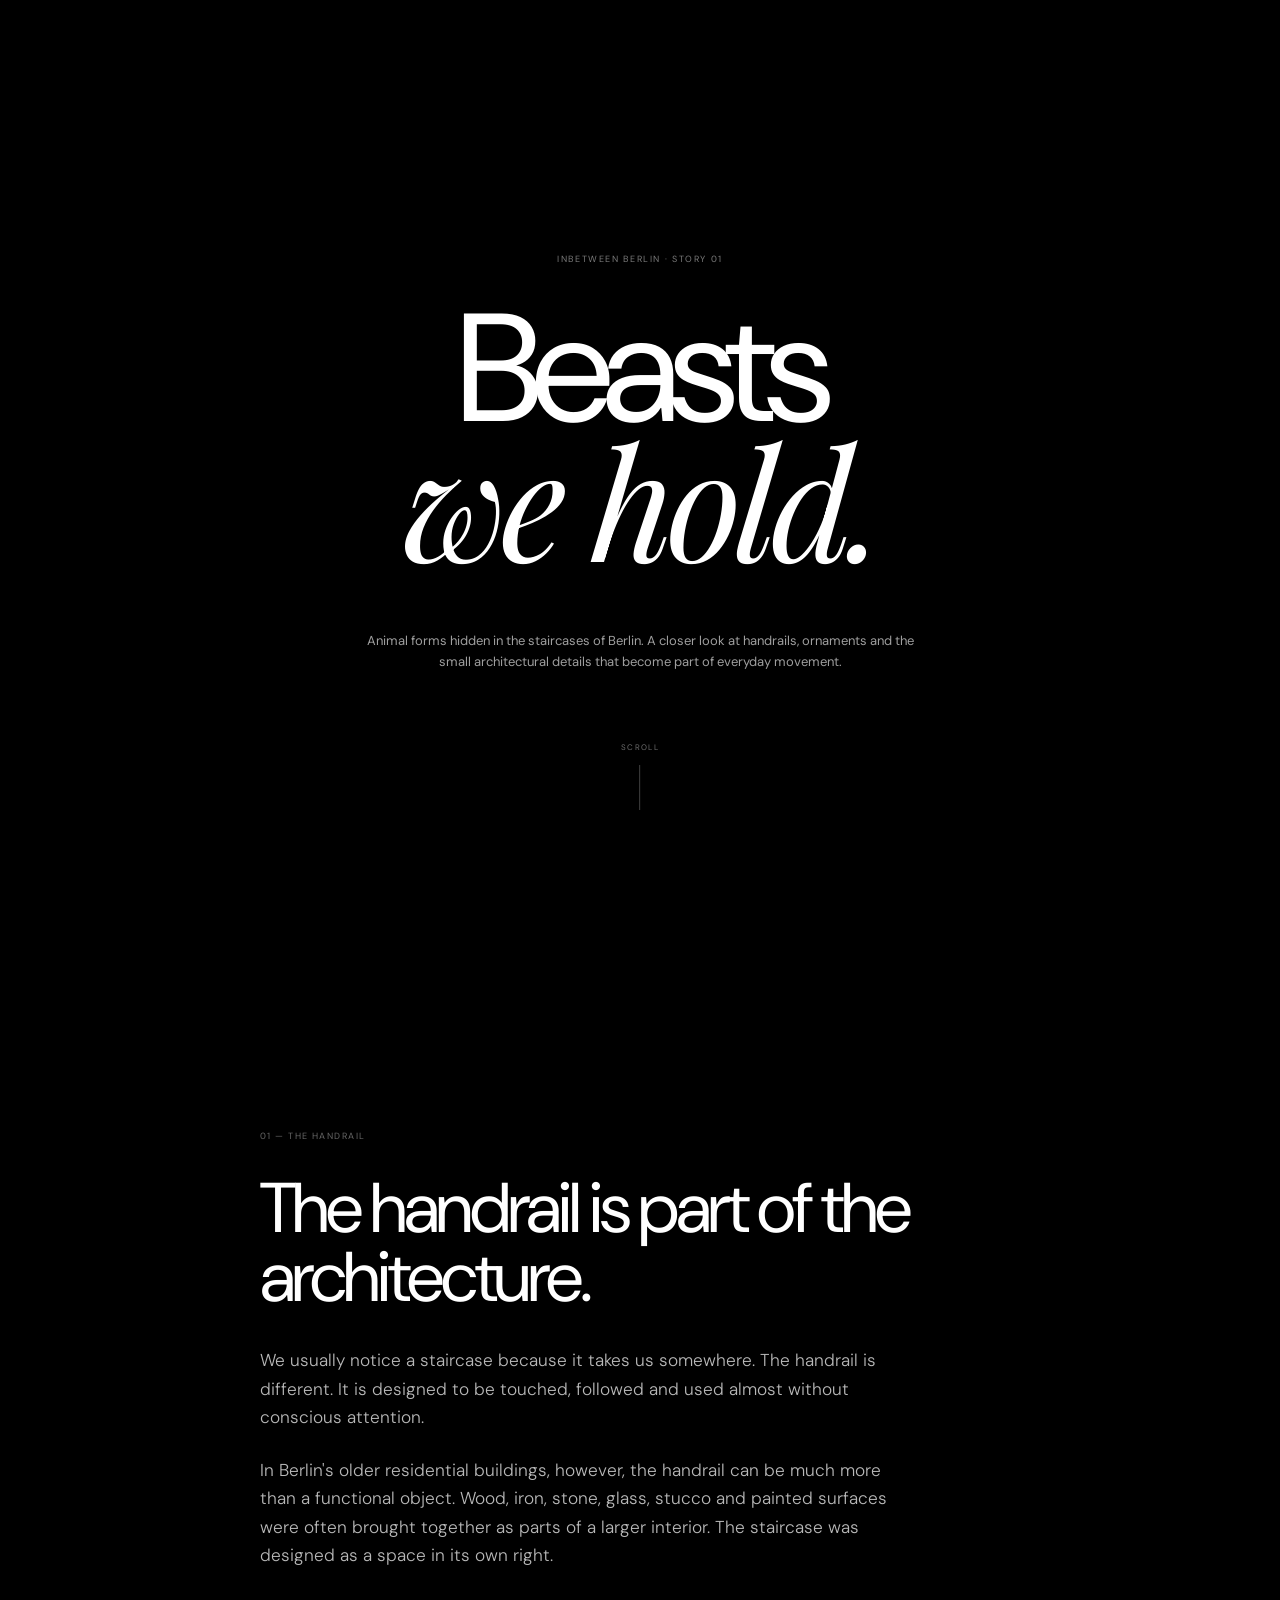
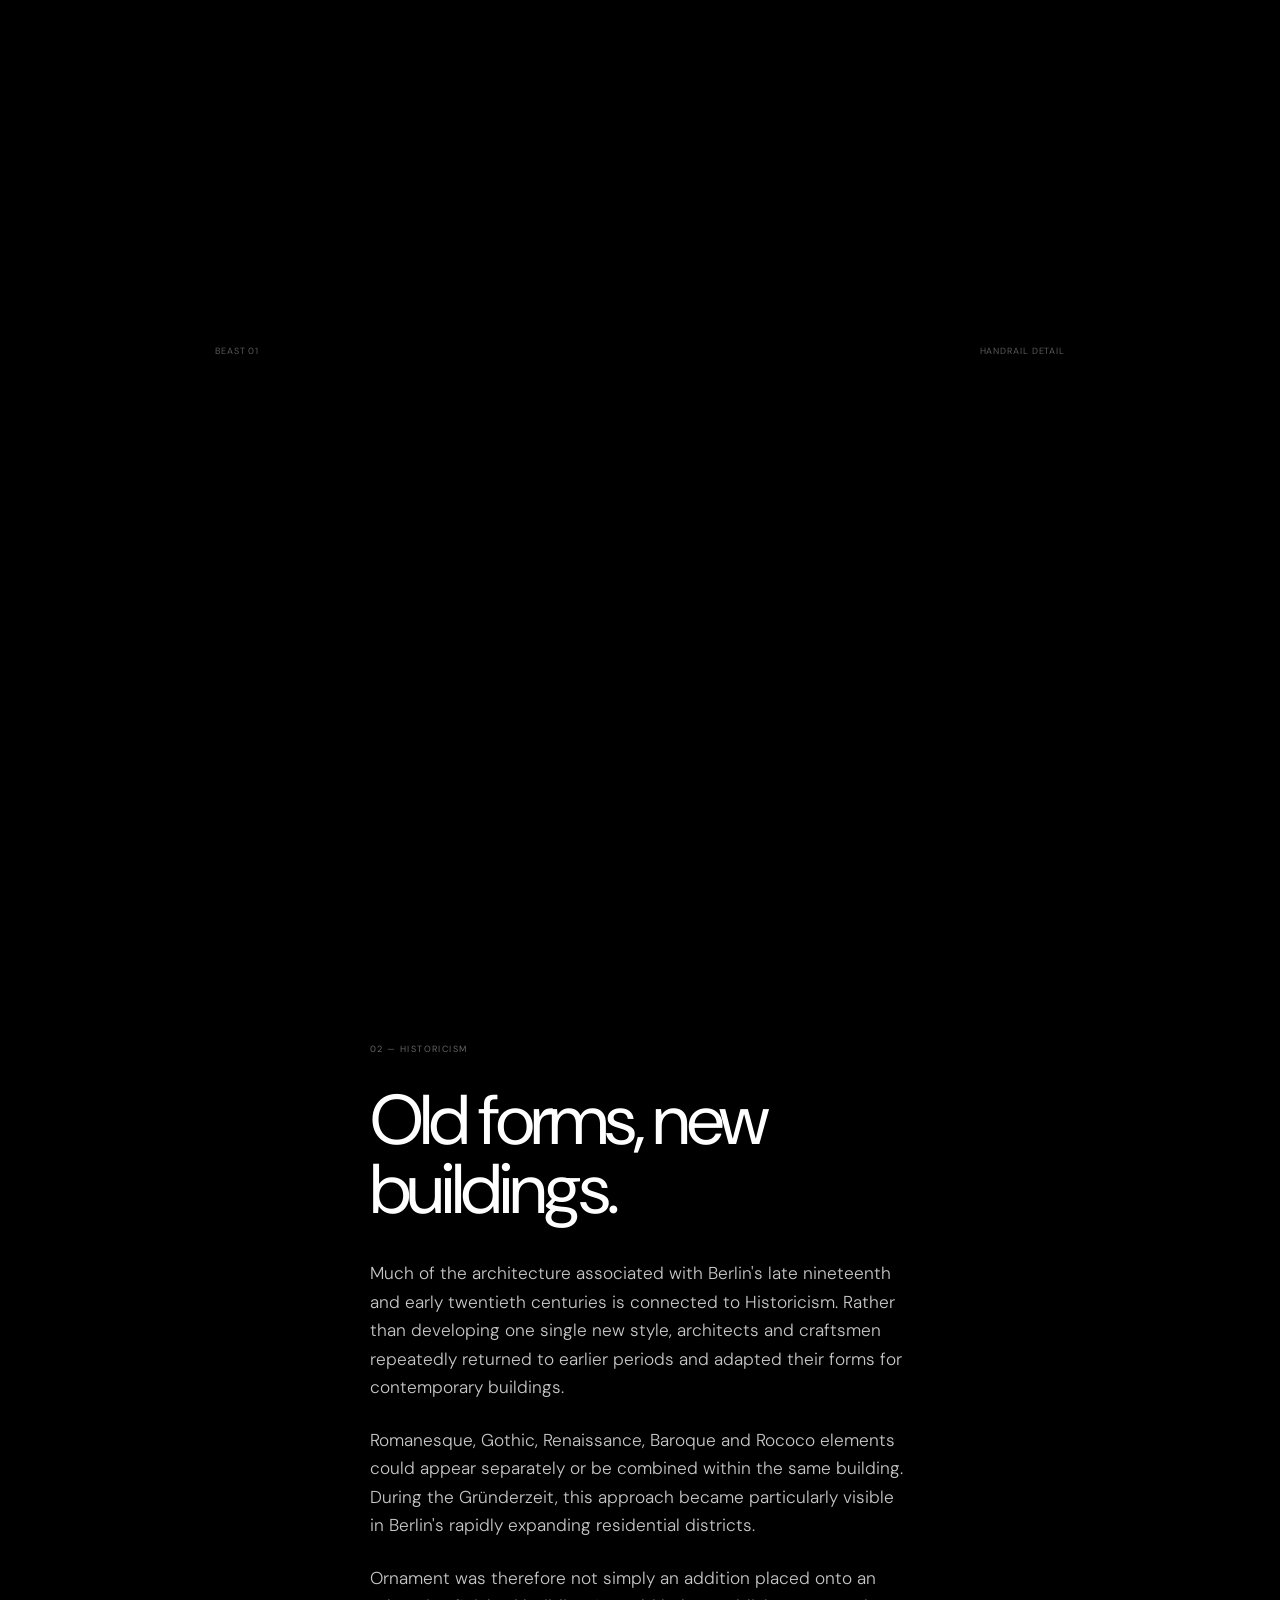
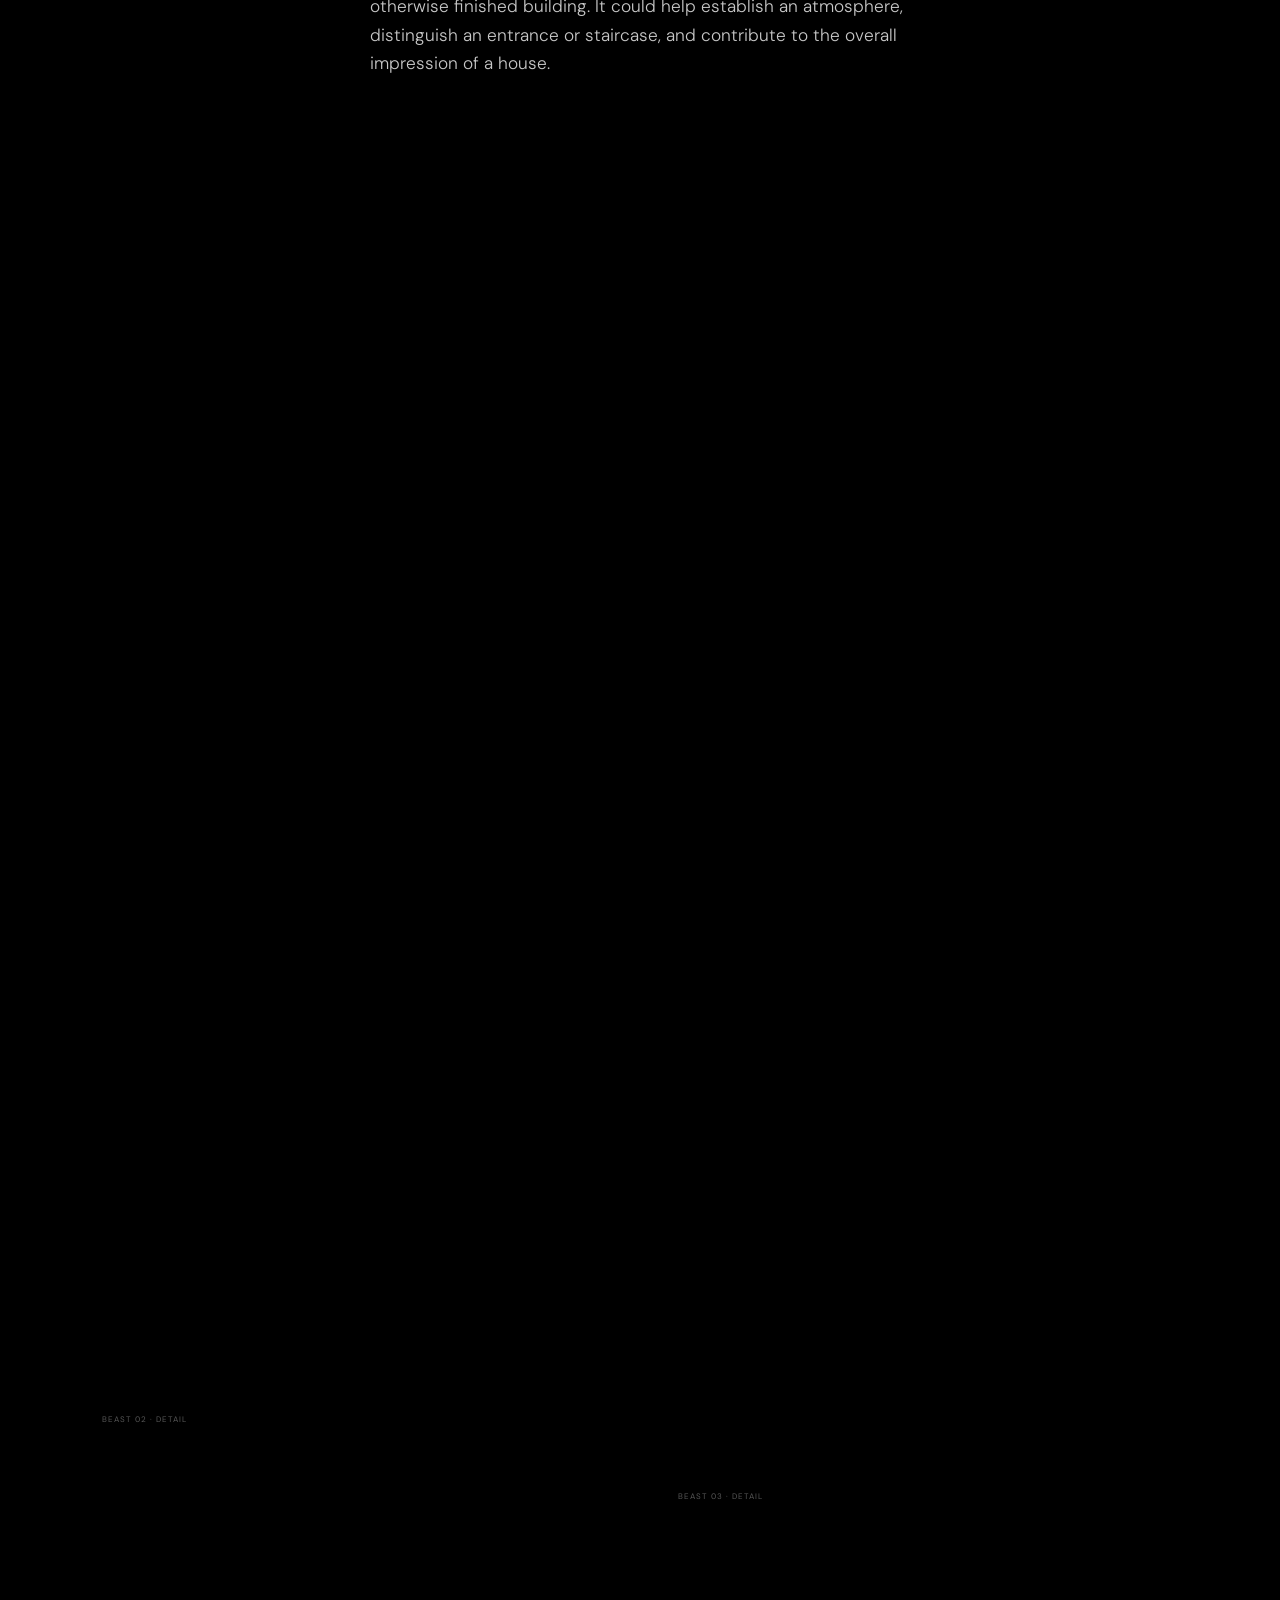
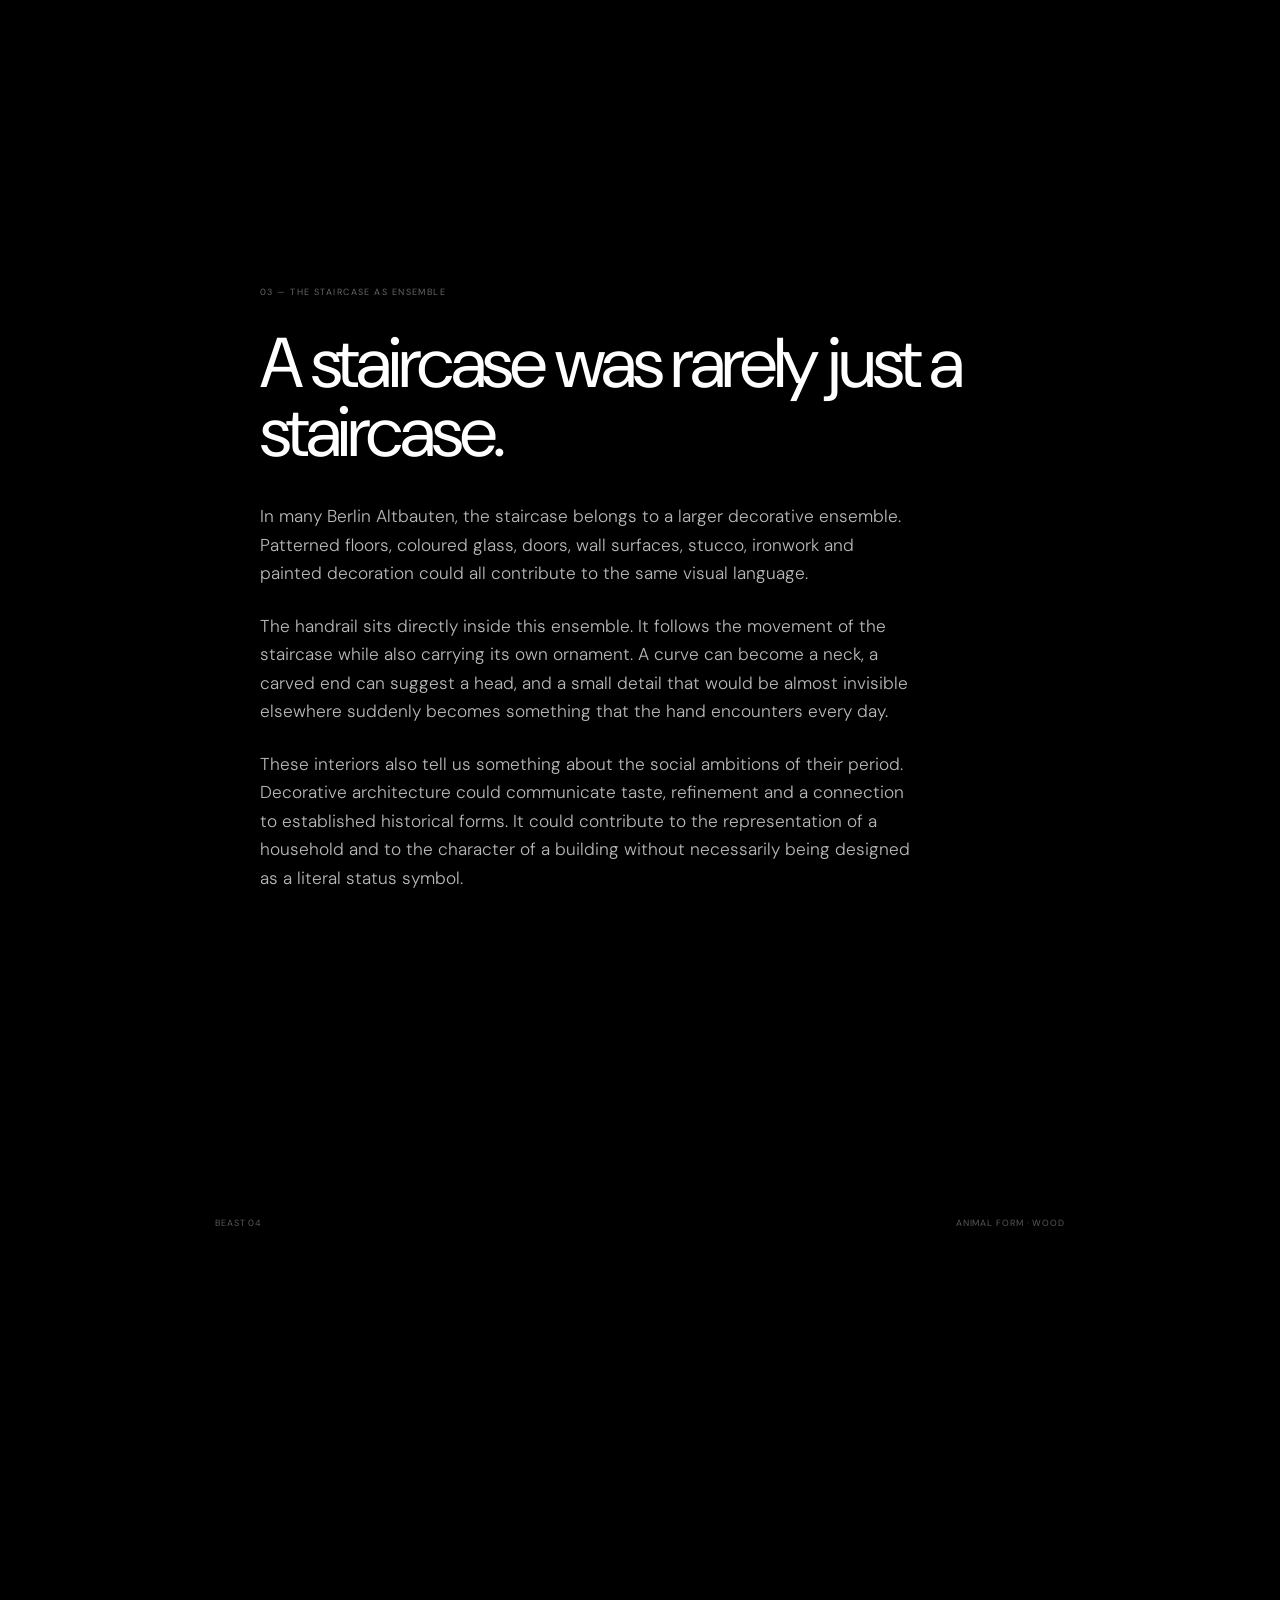
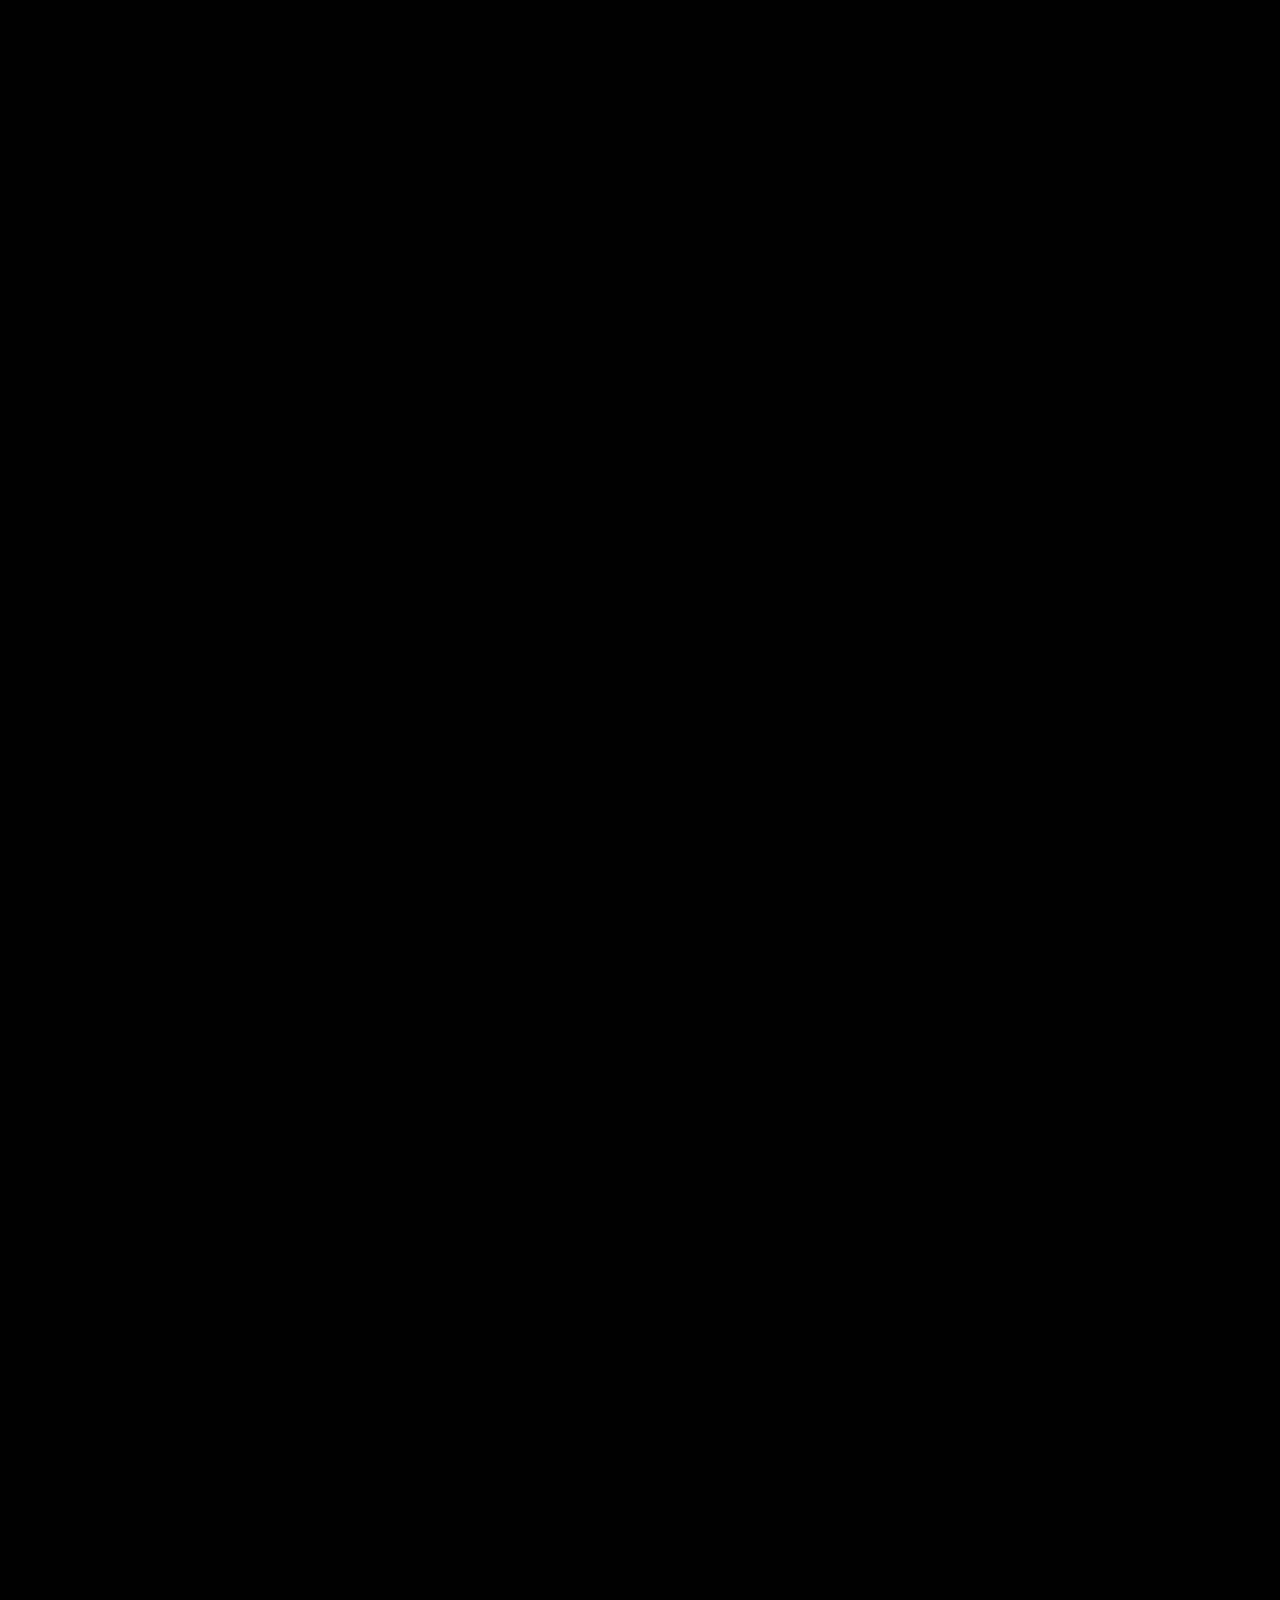
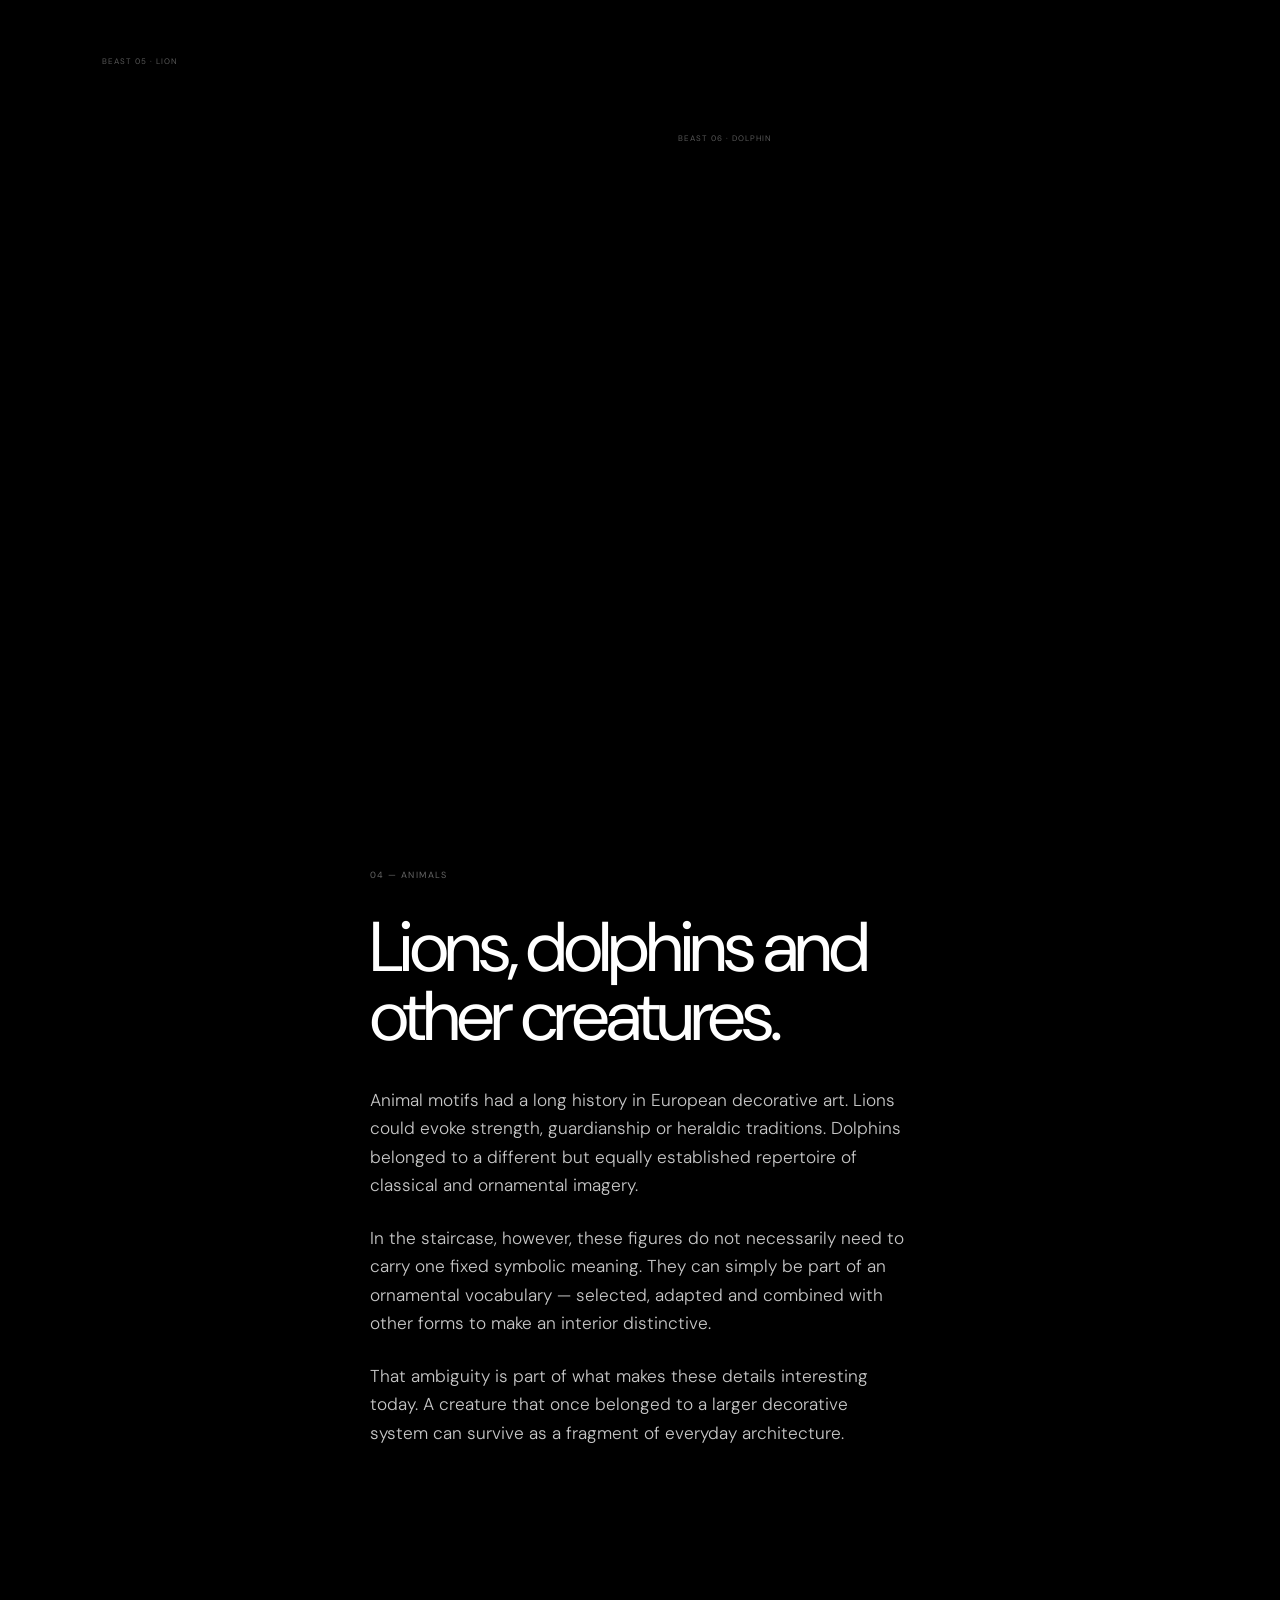
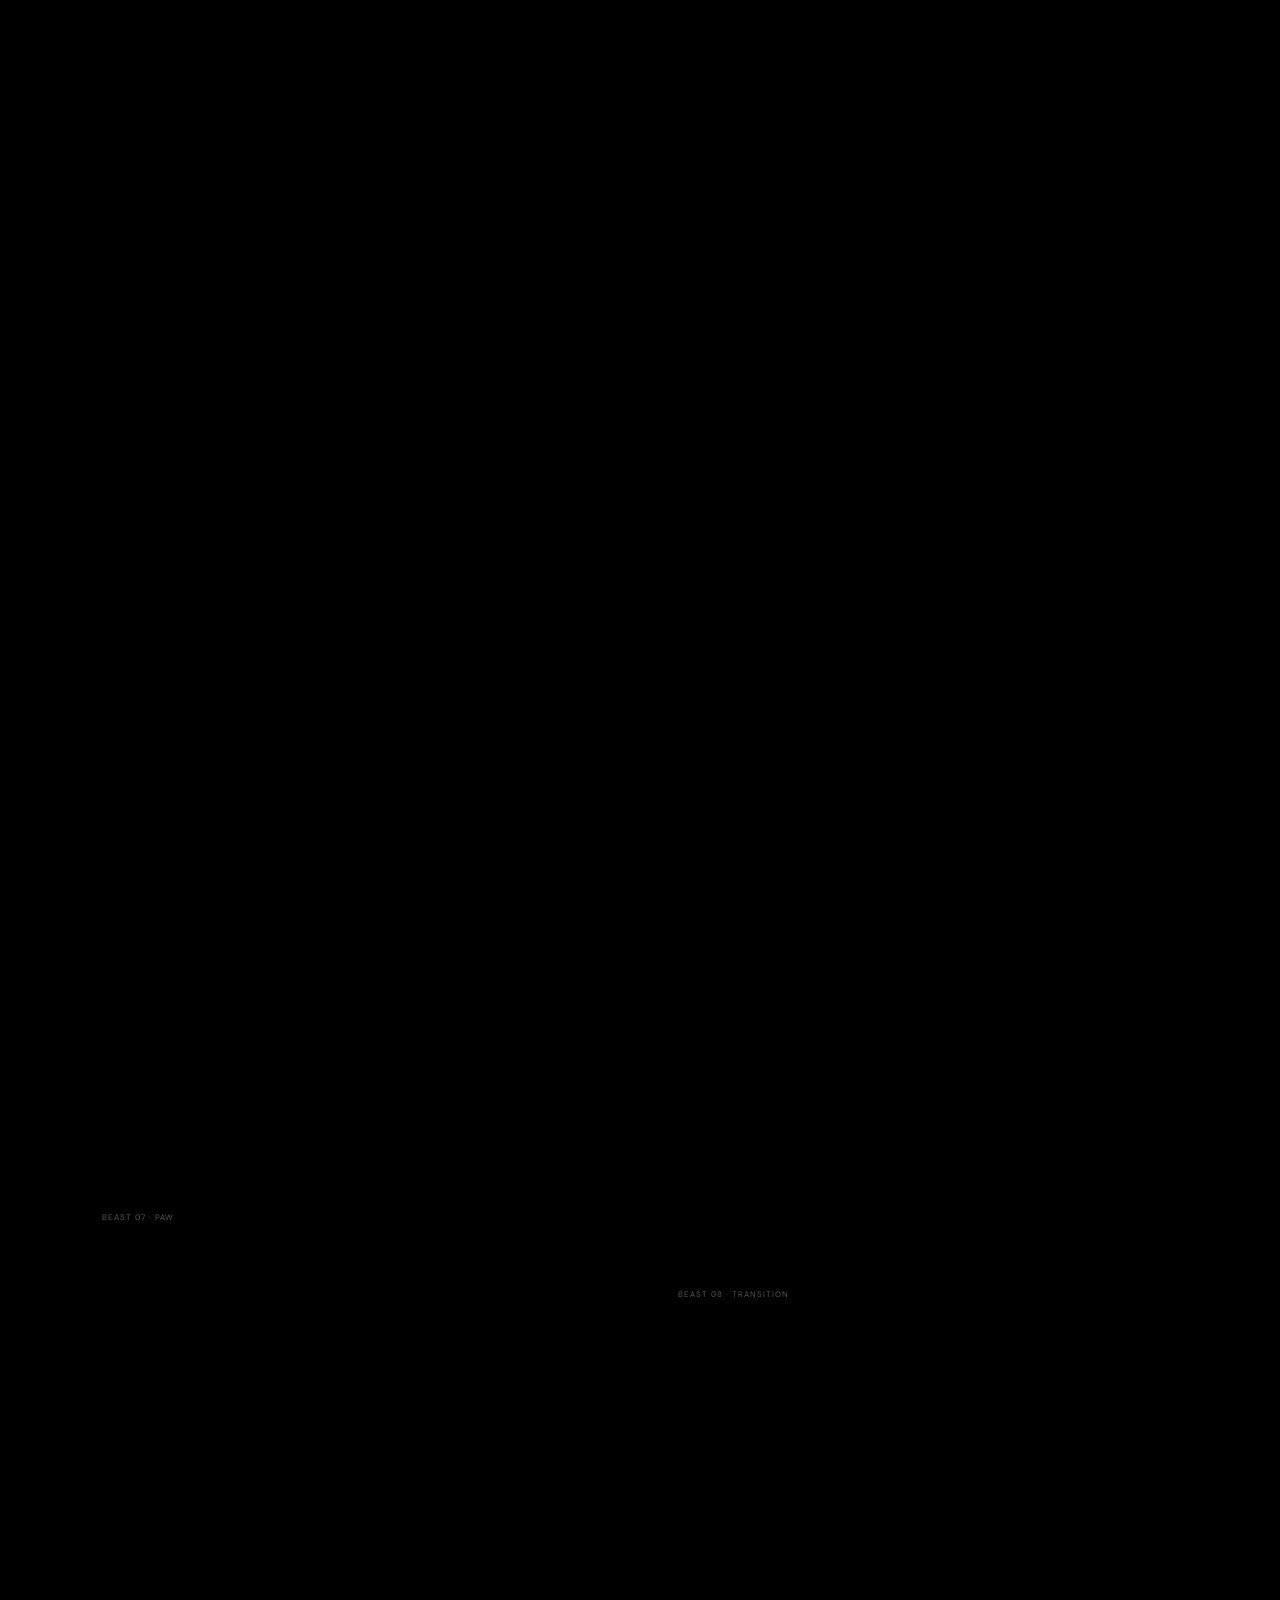
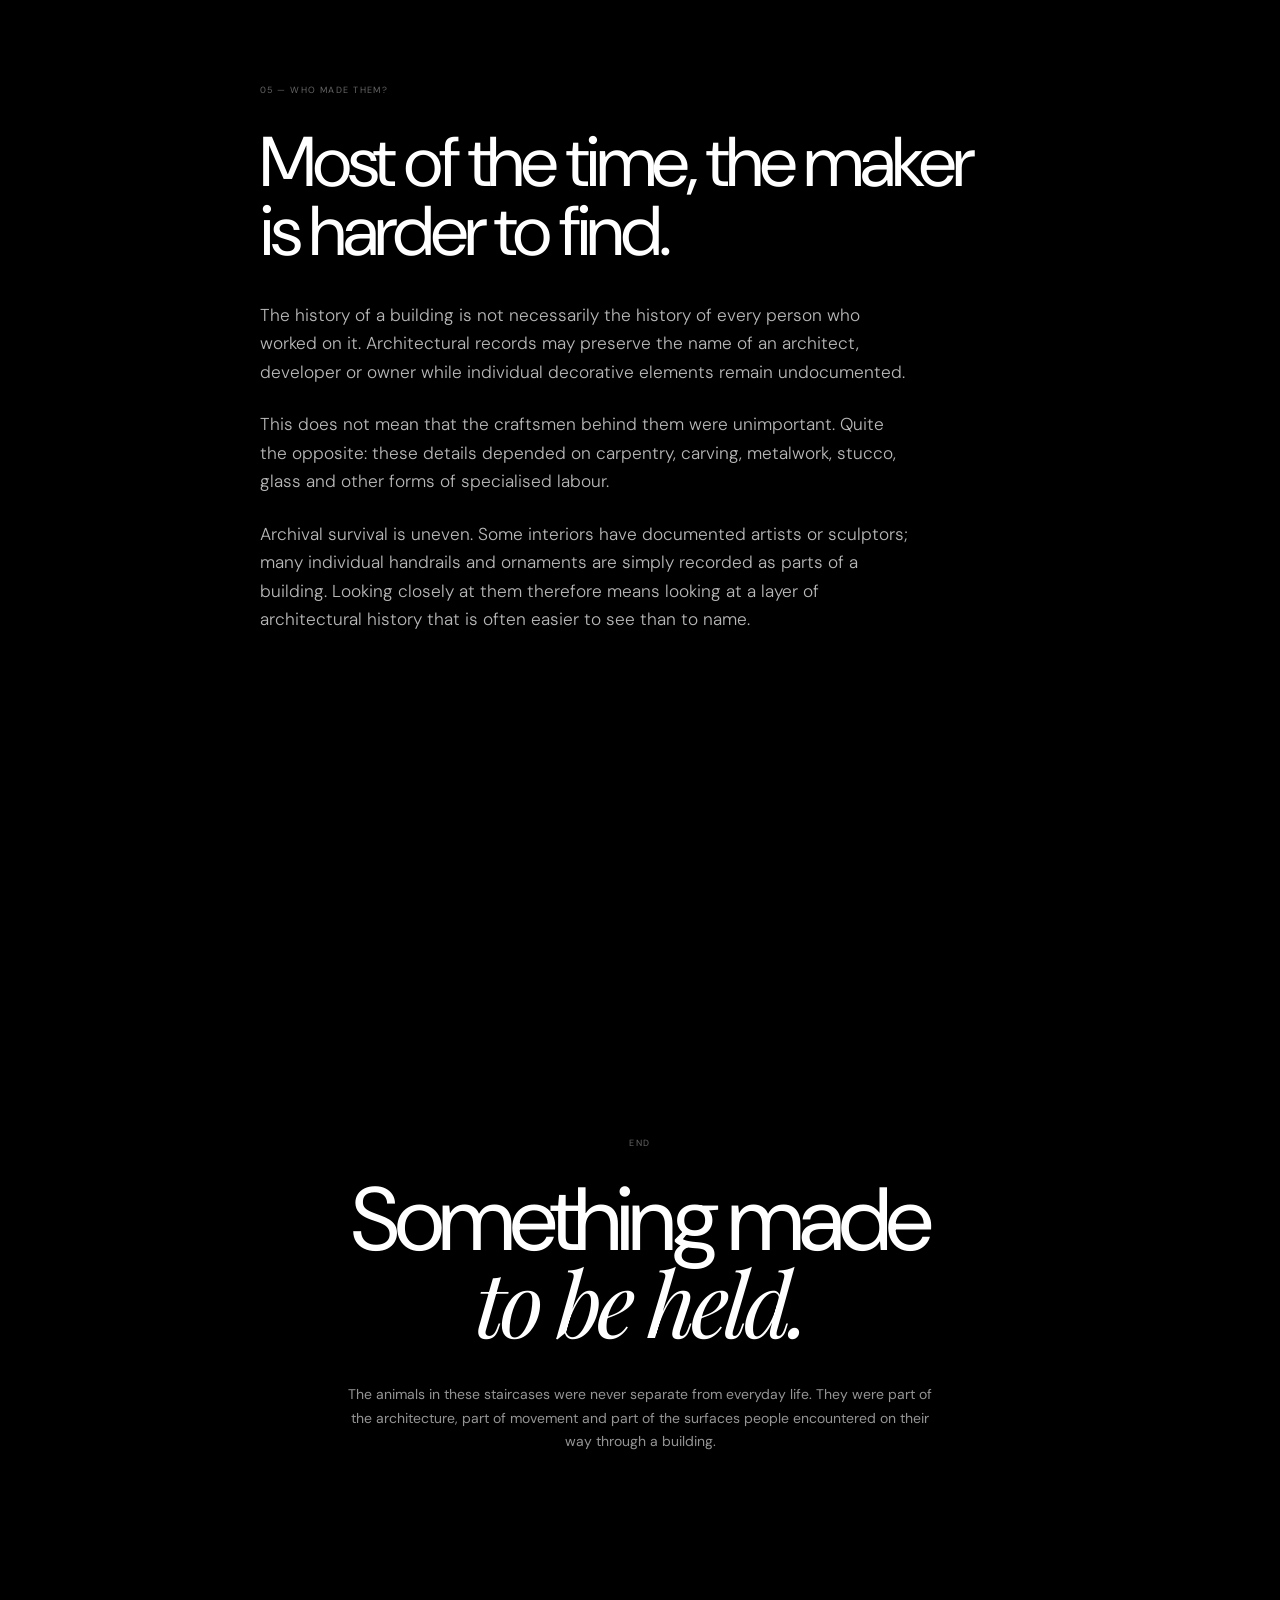
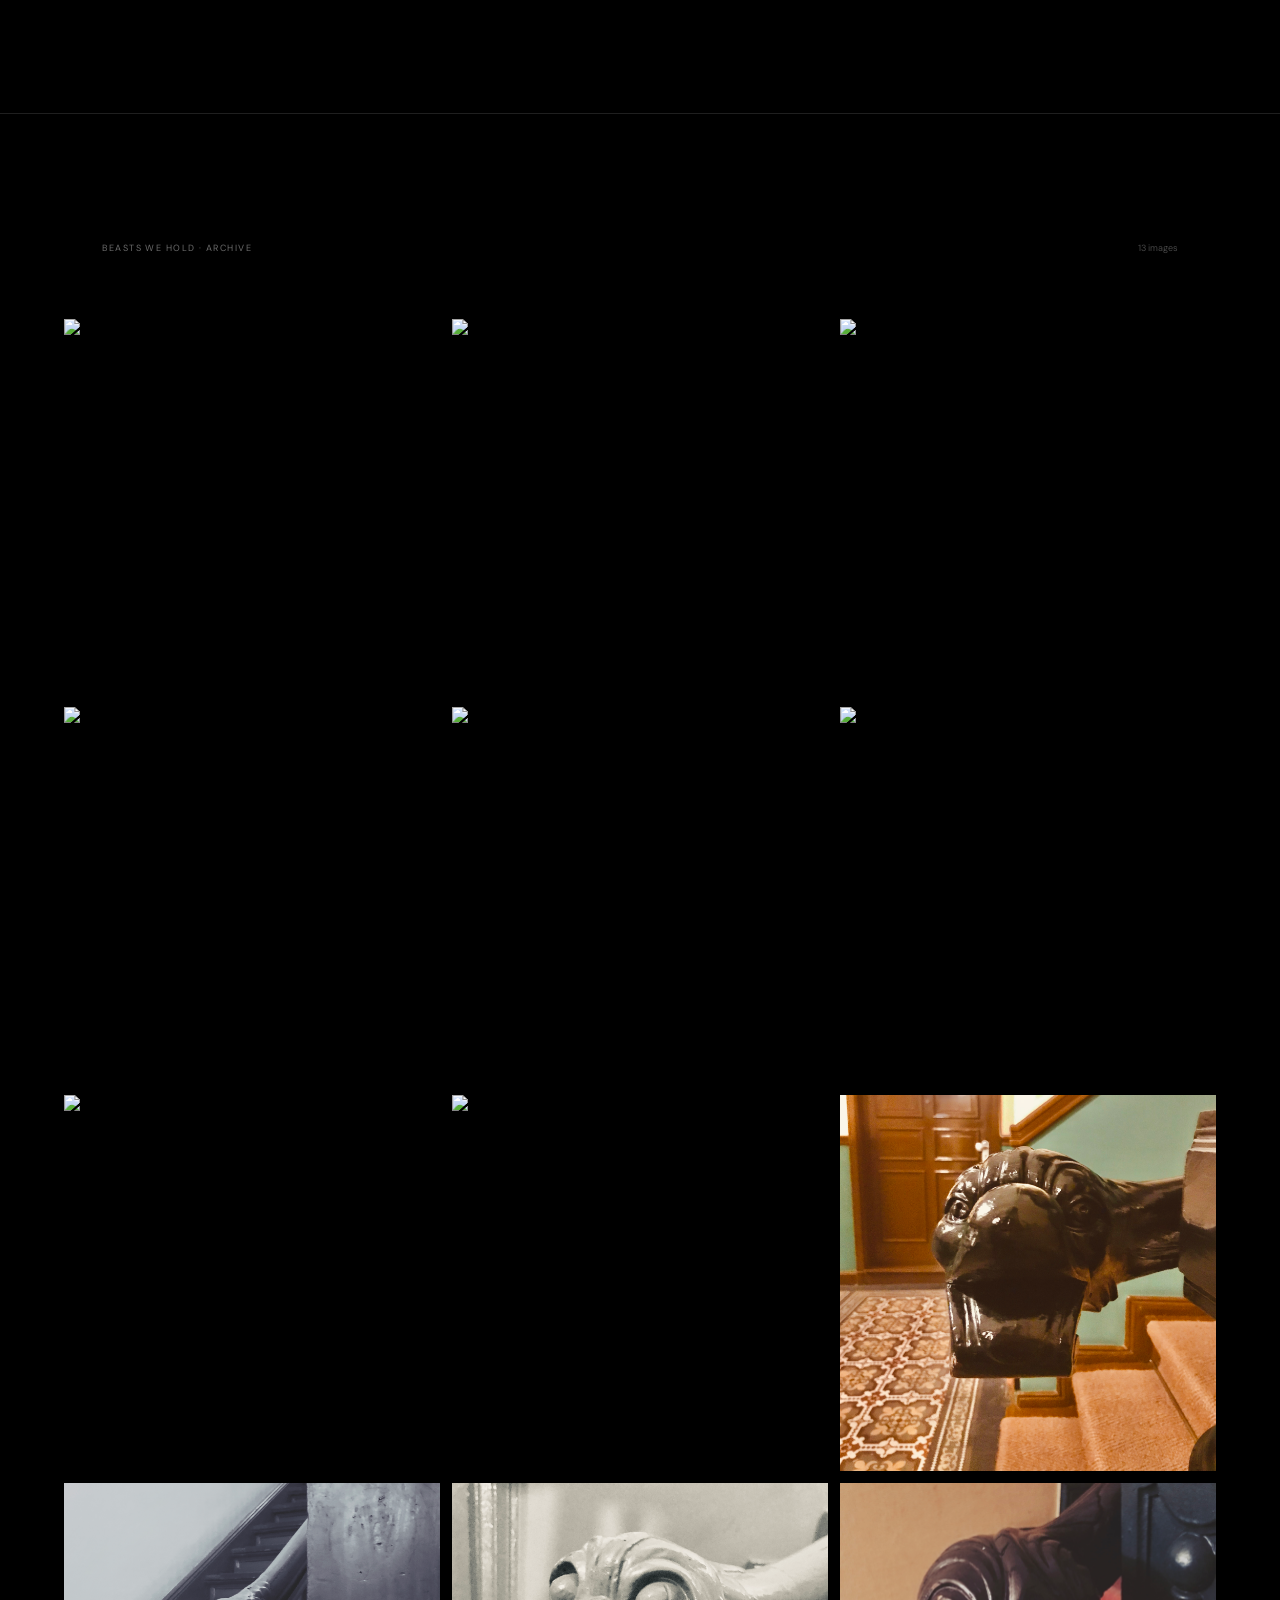
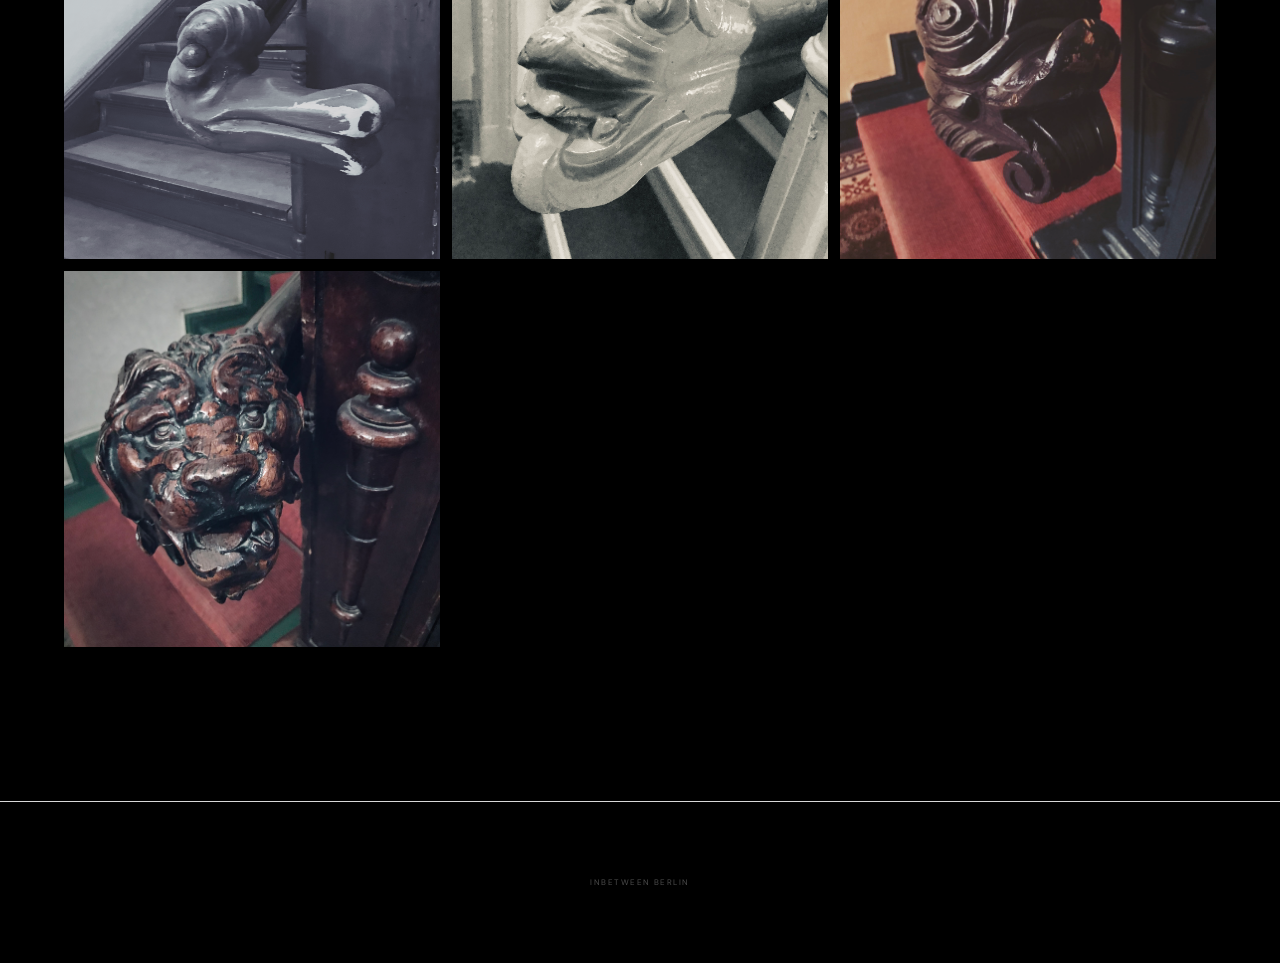
==== beasts-we-hold.html @ a4cddf71 "Add initial HTML structure for Beasts We Hold page This file contains the HTML structure for the 'Be" ====
<!DOCTYPE html>
<html lang="en">
<head>
    <meta charset="UTF-8">
    <meta name="viewport" content="width=device-width, initial-scale=1.0">

    <title>Beasts We Hold — Inbetween Berlin</title>

    <meta
        name="description"
        content="Animal forms in Berlin's everyday architecture."
    >

    <link rel="preconnect" href="https://fonts.googleapis.com">
    <link rel="preconnect" href="https://fonts.gstatic.com" crossorigin>

    <link
        href="https://fonts.googleapis.com/css2?family=DM+Sans:wght@300;400;500&family=Playfair+Display:ital,wght@0,400;1,400&display=swap"
        rel="stylesheet"
    >

    <link rel="stylesheet" href="style.css">

    <!-- DISCOVER PAGE CSS -->
    <style>
        /* =========================================================
           BEASTS WE HOLD — DISCOVER PAGE
        ========================================================= */

        .beasts-page {
            --beasts-black: #000;
            --beasts-white: #fff;
            --beasts-muted: rgba(255,255,255,.48);
            --beasts-line: rgba(255,255,255,.16);

            margin: 0;
            padding: 0;
            background: #000;
            color: #fff;
            overflow-x: hidden;
        }

        .beasts-page * {
            box-sizing: border-box;
        }

        .beasts-page a {
            color: inherit;
        }

        /* ---------------------------------------------------------
           INTRO
        --------------------------------------------------------- */

        .beasts-intro {
            min-height: 100svh;
            padding: 10vw 8vw 8vw;
            display: flex;
            flex-direction: column;
            justify-content: center;
            align-items: center;
            text-align: center;
            background: #000;
            position: relative;
            z-index: 10;
        }

        .beasts-kicker {
            margin: 0 0 38px;
            font-family: "DM Sans", sans-serif;
            font-size: 9px;
            letter-spacing: .18em;
            text-transform: uppercase;
            color: var(--beasts-muted);
        }

        .beasts-title {
            margin: 0;
            font-family: "DM Sans", sans-serif;
            font-size: clamp(70px, 12vw, 170px);
            line-height: .84;
            font-weight: 400;
            letter-spacing: -.065em;
        }

        .beasts-title em {
            font-family: "Playfair Display", Georgia, serif;
            font-style: italic;
            font-weight: 400;
            letter-spacing: -.045em;
        }

        .beasts-intro-text {
            max-width: 550px;
            margin: 55px 0 0;
            color: rgba(255,255,255,.62);
            font-family: "DM Sans", sans-serif;
            font-size: 13px;
            line-height: 1.65;
        }

        .beasts-scroll {
            position: absolute;
            bottom: 7vw;
            left: 50%;
            transform: translateX(-50%);
            display: flex;
            flex-direction: column;
            align-items: center;
            gap: 12px;
            font-family: "DM Sans", sans-serif;
            font-size: 8px;
            letter-spacing: .16em;
            text-transform: uppercase;
            color: rgba(255,255,255,.42);
        }

        .beasts-scroll-line {
            width: 1px;
            height: 45px;
            background: rgba(255,255,255,.25);
        }

        /* ---------------------------------------------------------
           GENERAL FOREGROUND SHEET
        --------------------------------------------------------- */

        .beasts-sheet {
            position: relative;
            z-index: 5;
            background: #000;
        }

        .beasts-text-section {
            min-height: 100vh;
            padding: 14vw 8vw;
            display: flex;
            align-items: center;
            justify-content: center;
            background: #000;
        }

        .beasts-text-inner {
            width: min(760px, 84vw);
        }

        .beasts-section-number {
            display: block;
            margin-bottom: 30px;
            font-family: "DM Sans", sans-serif;
            font-size: 9px;
            letter-spacing: .16em;
            color: rgba(255,255,255,.4);
        }

        .beasts-heading {
            margin: 0 0 35px;
            font-family: "DM Sans", sans-serif;
            font-size: clamp(38px, 5.5vw, 76px);
            line-height: .98;
            font-weight: 400;
            letter-spacing: -.045em;
        }

        .beasts-body {
            max-width: 650px;
            margin: 0;
            font-family: "DM Sans", sans-serif;
            font-size: clamp(15px, 1.35vw, 19px);
            line-height: 1.65;
            font-weight: 300;
            color: rgba(255,255,255,.72);
        }

        .beasts-body + .beasts-body {
            margin-top: 24px;
        }

        /* ---------------------------------------------------------
           DETAIL IMAGES
        --------------------------------------------------------- */

        .beasts-detail {
            position: relative;
            z-index: 6;
            padding: 8vw 8vw 15vw;
            background: #000;
        }

        .beasts-detail-image {
            display: block;
            width: min(850px, 82vw);
            max-height: 85vh;
            margin: 0 auto;
            object-fit: cover;

            opacity: 0;
            transform: translateY(70px);
            transition:
                opacity 1.2s cubic-bezier(.22,.61,.36,1),
                transform 1.2s cubic-bezier(.22,.61,.36,1);
        }

        .beasts-detail-image.is-visible {
            opacity: 1;
            transform: translateY(0);
        }

        .beasts-detail-caption {
            width: min(850px, 82vw);
            margin: 20px auto 0;
            display: flex;
            justify-content: space-between;
            gap: 30px;
            font-family: "DM Sans", sans-serif;
            font-size: 9px;
            letter-spacing: .1em;
            text-transform: uppercase;
            color: rgba(255,255,255,.35);
        }

        /* ---------------------------------------------------------
           FIXED IMAGE SCENES
        --------------------------------------------------------- */

        .beasts-fixed-scene {
            position: relative;
            min-height: 180vh;
            background: #000;
        }

        .beasts-fixed-media {
            position: absolute;
            inset: 0;
            z-index: 1;
            pointer-events: none;
        }

        .beasts-fixed-media img {
            position: sticky;
            top: 0;
            display: block;
            width: 100%;
            height: 100svh;
            object-fit: cover;
            object-position: center;
            opacity: 0;
            transition: opacity 1.2s ease;
        }

        .beasts-fixed-media img.is-visible {
            opacity: 1;
        }

        .beasts-fixed-overlay {
            position: relative;
            z-index: 5;
            min-height: 180vh;
            display: flex;
            align-items: center;
            justify-content: center;
            padding: 15vw 8vw;
        }

        .beasts-fixed-card {
            width: min(720px, 84vw);
            padding: 7vw;
            background: #000;
        }

        .beasts-fixed-card .beasts-body {
            color: rgba(255,255,255,.78);
        }

        /* ---------------------------------------------------------
           IMAGE PAIRS
        --------------------------------------------------------- */

        .beasts-pair {
            position: relative;
            z-index: 7;
            min-height: 100vh;
            padding: 10vw 8vw 16vw;
            background: #000;
            display: grid;
            grid-template-columns: 1fr 1fr;
            gap: 6vw;
            align-items: center;
        }

        .beasts-pair figure {
            margin: 0;
        }

        .beasts-pair img {
            display: block;
            width: 100%;
            aspect-ratio: 4 / 5;
            object-fit: cover;
            opacity: 0;
            transform: translateY(60px);
            transition:
                opacity 1s ease,
                transform 1s cubic-bezier(.22,.61,.36,1);
        }

        .beasts-pair img.is-visible {
            opacity: 1;
            transform: translateY(0);
        }

        .beasts-pair figure:nth-child(2) {
            margin-top: 12vw;
        }

        .beasts-pair figcaption {
            margin-top: 14px;
            font-family: "DM Sans", sans-serif;
            font-size: 8px;
            letter-spacing: .12em;
            text-transform: uppercase;
            color: rgba(255,255,255,.34);
        }

        /* ---------------------------------------------------------
           WIDE TEXT MOMENT
        --------------------------------------------------------- */

        .beasts-wide-text {
            min-height: 110vh;
            padding: 15vw 8vw;
            display: flex;
            align-items: center;
            justify-content: center;
            background: #000;
            position: relative;
            z-index: 7;
        }

        .beasts-wide-text p {
            width: min(1050px, 88vw);
            margin: 0;
            font-family: "Playfair Display", Georgia, serif;
            font-size: clamp(36px, 6vw, 90px);
            line-height: 1.03;
            letter-spacing: -.035em;
            text-align: center;
            opacity: 0;
            transform: translateY(55px);
            transition:
                opacity 1.2s ease,
                transform 1.2s cubic-bezier(.22,.61,.36,1);
        }

        .beasts-wide-text p.is-visible {
            opacity: 1;
            transform: translateY(0);
        }

        /* ---------------------------------------------------------
           FINAL
        --------------------------------------------------------- */

        .beasts-final {
            min-height: 100vh;
            padding: 15vw 8vw 10vw;
            display: flex;
            align-items: center;
            justify-content: center;
            text-align: center;
            background: #000;
            position: relative;
            z-index: 7;
        }

        .beasts-final-inner {
            width: min(850px, 88vw);
        }

        .beasts-final h2 {
            margin: 0 0 35px;
            font-family: "DM Sans", sans-serif;
            font-size: clamp(45px, 7vw, 105px);
            line-height: .9;
            font-weight: 400;
            letter-spacing: -.055em;
        }

        .beasts-final h2 em {
            font-family: "Playfair Display", Georgia, serif;
            font-style: italic;
        }

        .beasts-final p {
            max-width: 600px;
            margin: 0 auto;
            font-family: "DM Sans", sans-serif;
            font-size: 14px;
            line-height: 1.65;
            color: rgba(255,255,255,.58);
        }

        /* ---------------------------------------------------------
           GALLERY
        --------------------------------------------------------- */

        .beasts-gallery {
            position: relative;
            z-index: 8;
            padding: 10vw 5vw 12vw;
            background: #000;
            border-top: 1px solid rgba(255,255,255,.12);
        }

        .beasts-gallery-header {
            padding: 0 3vw 5vw;
            display: flex;
            align-items: baseline;
            justify-content: space-between;
            gap: 30px;
        }

        .beasts-gallery-label {
            margin: 0;
            font-family: "DM Sans", sans-serif;
            font-size: 9px;
            letter-spacing: .16em;
            text-transform: uppercase;
            color: rgba(255,255,255,.42);
        }

        .beasts-gallery-count {
            margin: 0;
            font-family: "DM Sans", sans-serif;
            font-size: 9px;
            color: rgba(255,255,255,.28);
        }

        .beasts-gallery-grid {
            display: grid;
            grid-template-columns: repeat(3, 1fr);
            gap: 12px;
        }

        .beasts-gallery-item {
            appearance: none;
            border: 0;
            padding: 0;
            margin: 0;
            background: none;
            cursor: pointer;
            display: block;
            width: 100%;
            overflow: hidden;
        }

        .beasts-gallery-item img {
            display: block;
            width: 100%;
            aspect-ratio: 1 / 1;
            object-fit: cover;
            transition: transform .7s cubic-bezier(.22,.61,.36,1);
        }

        .beasts-gallery-item:hover img {
            transform: scale(1.025);
        }

        /* ---------------------------------------------------------
           LIGHTBOX
        --------------------------------------------------------- */

        .beasts-lightbox {
            position: fixed;
            inset: 0;
            z-index: 9999;
            background: rgba(0,0,0,.96);
            display: none;
            align-items: center;
            justify-content: center;
            padding: 5vw;
        }

        .beasts-lightbox.is-open {
            display: flex;
        }

        .beasts-lightbox img {
            display: block;
            max-width: 90vw;
            max-height: 88vh;
            width: auto;
            height: auto;
            object-fit: contain;
        }

        .beasts-lightbox-close,
        .beasts-lightbox-prev,
        .beasts-lightbox-next {
            position: absolute;
            border: 0;
            background: none;
            color: #fff;
            cursor: pointer;
            font-family: "DM Sans", sans-serif;
            font-size: 11px;
            opacity: .55;
            transition: opacity .25s ease;
        }

        .beasts-lightbox-close:hover,
        .beasts-lightbox-prev:hover,
        .beasts-lightbox-next:hover {
            opacity: 1;
        }

        .beasts-lightbox-close {
            top: 28px;
            right: 35px;
            font-size: 18px;
        }

        .beasts-lightbox-prev {
            left: 30px;
            top: 50%;
        }

        .beasts-lightbox-next {
            right: 30px;
            top: 50%;
        }

        .beasts-lightbox-counter {
            position: absolute;
            left: 50%;
            bottom: 28px;
            transform: translateX(-50%);
            font-family: "DM Sans", sans-serif;
            font-size: 9px;
            letter-spacing: .12em;
            color: rgba(255,255,255,.4);
        }

        /* ---------------------------------------------------------
           EXIT
        --------------------------------------------------------- */

        .beasts-exit {
            position: relative;
            z-index: 8;
            min-height: 18vh;
            display: flex;
            align-items: center;
            justify-content: center;
            background: #000;
        }

        .beasts-exit a {
            font-family: "DM Sans", sans-serif;
            font-size: 8px;
            letter-spacing: .18em;
            text-transform: uppercase;
            color: rgba(255,255,255,.3);
            text-decoration: none;
            transition: color .3s ease;
        }

        .beasts-exit a:hover {
            color: #fff;
        }

        /* ---------------------------------------------------------
           MOBILE
        --------------------------------------------------------- */

        @media (max-width: 700px) {

            .beasts-intro {
                padding: 22vw 7vw 30vw;
            }

            .beasts-title {
                font-size: clamp(58px, 18vw, 100px);
            }

            .beasts-intro-text {
                max-width: 86vw;
                margin-top: 40px;
                font-size: 12px;
            }

            .beasts-scroll {
                bottom: 10vw;
            }

            .beasts-text-section {
                min-height: 90vh;
                padding: 25vw 8vw;
            }

            .beasts-text-inner {
                width: 84vw;
            }

            .beasts-heading {
                font-size: clamp(35px, 10vw, 52px);
                margin-bottom: 28px;
            }

            .beasts-body {
                font-size: 14px;
                line-height: 1.65;
            }

            .beasts-detail {
                padding: 5vw 6vw 24vw;
            }

            .beasts-detail-image {
                width: 88vw;
                max-height: none;
                transform: translateY(45px);
            }

            .beasts-detail-caption {
                width: 88vw;
                font-size: 7px;
            }

            .beasts-fixed-scene {
                min-height: 175vh;
            }

            .beasts-fixed-overlay {
                min-height: 175vh;
                padding: 15vw 6vw;
            }

            .beasts-fixed-card {
                width: 88vw;
                padding: 10vw 8vw;
            }

            .beasts-pair {
                min-height: auto;
                padding: 12vw 6vw 25vw;
                grid-template-columns: 1fr;
                gap: 18vw;
            }

            .beasts-pair figure:nth-child(2) {
                margin-top: 0;
            }

            .beasts-pair img {
                aspect-ratio: 4 / 5;
            }

            .beasts-wide-text {
                min-height: 90vh;
                padding: 25vw 7vw;
            }

            .beasts-wide-text p {
                width: 88vw;
                font-size: clamp(32px, 9vw, 52px);
            }

            .beasts-final {
                min-height: 90vh;
                padding: 25vw 7vw;
            }

            .beasts-final-inner {
                width: 88vw;
            }

            .beasts-final h2 {
                font-size: clamp(42px, 12vw, 65px);
            }

            .beasts-gallery {
                padding: 20vw 4vw 25vw;
            }

            .beasts-gallery-header {
                padding: 0 2vw 7vw;
            }

            .beasts-gallery-grid {
                grid-template-columns: repeat(2, 1fr);
                gap: 7px;
            }

            .beasts-lightbox {
                padding: 4vw;
            }

            .beasts-lightbox img {
                max-width: 94vw;
                max-height: 82vh;
            }

            .beasts-lightbox-prev {
                left: 15px;
            }

            .beasts-lightbox-next {
                right: 15px;
            }

            .beasts-lightbox-close {
                top: 18px;
                right: 20px;
            }

            .beasts-exit {
                min-height: 20vh;
            }
        }
    </style>
</head>

<body class="beasts-page">

<main>

    <!-- =========================================================
         INTRO
    ========================================================= -->

    <section class="beasts-intro">

        <p class="beasts-kicker">Inbetween Berlin · Story 01</p>

        <h1 class="beasts-title">
            Beasts<br>
            <em>we hold.</em>
        </h1>

        <p class="beasts-intro-text">
            Animal forms hidden in the staircases of Berlin.
            A closer look at handrails, ornaments and the small
            architectural details that become part of everyday movement.
        </p>

        <div class="beasts-scroll">
            <span>Scroll</span>
            <span class="beasts-scroll-line"></span>
        </div>

    </section>


    <!-- =========================================================
         OPENING
    ========================================================= -->

    <section class="beasts-sheet">

        <section class="beasts-text-section">

            <div class="beasts-text-inner">

                <span class="beasts-section-number">01 — THE HANDRAIL</span>

                <h2 class="beasts-heading">
                    The handrail is part of the architecture.
                </h2>

                <p class="beasts-body">
                    We usually notice a staircase because it takes us
                    somewhere. The handrail is different. It is designed
                    to be touched, followed and used almost without
                    conscious attention.
                </p>

                <p class="beasts-body">
                    In Berlin's older residential buildings, however,
                    the handrail can be much more than a functional
                    object. Wood, iron, stone, glass, stucco and painted
                    surfaces were often brought together as parts of a
                    larger interior. The staircase was designed as a
                    space in its own right.
                </p>

            </div>

        </section>


        <!-- BEAST 01 -->

        <section class="beasts-detail">

            <img
                class="beasts-detail-image"
                src="beast1.jpg"
                alt="Animal-shaped architectural handrail in Berlin"
            >

            <div class="beasts-detail-caption">
                <span>Beast 01</span>
                <span>Handrail detail</span>
            </div>

        </section>


        <!-- =====================================================
             FIXED SCENE 01
        ====================================================== -->

        <section class="beasts-fixed-scene">

            <div class="beasts-fixed-media">
                <img
                    src="FIXFOTO1.jpg"
                    alt=""
                    aria-hidden="true"
                    data-fixed-image
                >
            </div>

            <div class="beasts-fixed-overlay">

                <article class="beasts-fixed-card">

                    <span class="beasts-section-number">
                        02 — HISTORICISM
                    </span>

                    <h2 class="beasts-heading">
                        Old forms, new buildings.
                    </h2>

                    <p class="beasts-body">
                        Much of the architecture associated with Berlin's
                        late nineteenth and early twentieth centuries is
                        connected to Historicism. Rather than developing
                        one single new style, architects and craftsmen
                        repeatedly returned to earlier periods and adapted
                        their forms for contemporary buildings.
                    </p>

                    <p class="beasts-body">
                        Romanesque, Gothic, Renaissance, Baroque and
                        Rococo elements could appear separately or be
                        combined within the same building. During the
                        Gründerzeit, this approach became particularly
                        visible in Berlin's rapidly expanding residential
                        districts.
                    </p>

                    <p class="beasts-body">
                        Ornament was therefore not simply an addition
                        placed onto an otherwise finished building.
                        It could help establish an atmosphere, distinguish
                        an entrance or staircase, and contribute to the
                        overall impression of a house.
                    </p>

                </article>

            </div>

        </section>


        <!-- BEASTS 02 + 03 -->

        <section class="beasts-pair">

            <figure>
                <img
                    src="beast2.jpg"
                    alt="Animal detail on a Berlin handrail"
                >
                <figcaption>Beast 02 · detail</figcaption>
            </figure>

            <figure>
                <img
                    src="beast3.jpg"
                    alt="Decorative animal handrail detail"
                >
                <figcaption>Beast 03 · detail</figcaption>
            </figure>

        </section>


        <!-- =====================================================
             TEXT
        ====================================================== -->

        <section class="beasts-text-section">

            <div class="beasts-text-inner">

                <span class="beasts-section-number">
                    03 — THE STAIRCASE AS ENSEMBLE
                </span>

                <h2 class="beasts-heading">
                    A staircase was rarely just a staircase.
                </h2>

                <p class="beasts-body">
                    In many Berlin Altbauten, the staircase belongs to a
                    larger decorative ensemble. Patterned floors, coloured
                    glass, doors, wall surfaces, stucco, ironwork and
                    painted decoration could all contribute to the same
                    visual language.
                </p>

                <p class="beasts-body">
                    The handrail sits directly inside this ensemble.
                    It follows the movement of the staircase while also
                    carrying its own ornament. A curve can become a neck,
                    a carved end can suggest a head, and a small detail
                    that would be almost invisible elsewhere suddenly
                    becomes something that the hand encounters every day.
                </p>

                <p class="beasts-body">
                    These interiors also tell us something about the
                    social ambitions of their period. Decorative
                    architecture could communicate taste, refinement
                    and a connection to established historical forms.
                    It could contribute to the representation of a
                    household and to the character of a building without
                    necessarily being designed as a literal status symbol.
                </p>

            </div>

        </section>


        <!-- BEAST 04 -->

        <section class="beasts-detail">

            <img
                class="beasts-detail-image"
                src="beast4.jpg"
                alt="Animal head incorporated into a handrail"
            >

            <div class="beasts-detail-caption">
                <span>Beast 04</span>
                <span>Animal form · wood</span>
            </div>

        </section>


        <!-- =====================================================
             WIDE TEXT
        ====================================================== -->

        <section class="beasts-wide-text">

            <p data-fade>
                In this selection, two animals return again and again:
                <em>the lion and the dolphin.</em>
            </p>

        </section>


        <!-- BEAST 05 + 06 -->

        <section class="beasts-pair">

            <figure>
                <img
                    src="beast5.jpg"
                    alt="Lion motif in a Berlin handrail"
                >
                <figcaption>Beast 05 · lion</figcaption>
            </figure>

            <figure>
                <img
                    src="beast6.jpg"
                    alt="Dolphin motif in Berlin architectural ornament"
                >
                <figcaption>Beast 06 · dolphin</figcaption>
            </figure>

        </section>


        <!-- =====================================================
             FIXED SCENE 02
        ====================================================== -->

        <section class="beasts-fixed-scene">

            <div class="beasts-fixed-media">
                <img
                    src="FIXFOTO2.jpg"
                    alt=""
                    aria-hidden="true"
                    data-fixed-image
                >
            </div>

            <div class="beasts-fixed-overlay">

                <article class="beasts-fixed-card">

                    <span class="beasts-section-number">
                        04 — ANIMALS
                    </span>

                    <h2 class="beasts-heading">
                        Lions, dolphins and other creatures.
                    </h2>

                    <p class="beasts-body">
                        Animal motifs had a long history in European
                        decorative art. Lions could evoke strength,
                        guardianship or heraldic traditions. Dolphins
                        belonged to a different but equally established
                        repertoire of classical and ornamental imagery.
                    </p>

                    <p class="beasts-body">
                        In the staircase, however, these figures do not
                        necessarily need to carry one fixed symbolic
                        meaning. They can simply be part of an ornamental
                        vocabulary — selected, adapted and combined with
                        other forms to make an interior distinctive.
                    </p>

                    <p class="beasts-body">
                        That ambiguity is part of what makes these details
                        interesting today. A creature that once belonged
                        to a larger decorative system can survive as a
                        fragment of everyday architecture.
                    </p>

                </article>

            </div>

        </section>


        <!-- BEAST 07 + 08 -->

        <section class="beasts-pair">

            <figure>
                <img
                    src="beast7.jpg"
                    alt="Animal paw detail on a Berlin handrail"
                >
                <figcaption>Beast 07 · paw</figcaption>
            </figure>

            <figure>
                <img
                    src="beast8.jpg"
                    alt="Ornamental animal transition on a handrail"
                >
                <figcaption>Beast 08 · transition</figcaption>
            </figure>

        </section>


        <!-- =====================================================
             MAKERS / ARCHIVE
        ====================================================== -->

        <section class="beasts-text-section">

            <div class="beasts-text-inner">

                <span class="beasts-section-number">
                    05 — WHO MADE THEM?
                </span>

                <h2 class="beasts-heading">
                    Most of the time, the maker is harder to find.
                </h2>

                <p class="beasts-body">
                    The history of a building is not necessarily the
                    history of every person who worked on it. Architectural
                    records may preserve the name of an architect,
                    developer or owner while individual decorative
                    elements remain undocumented.
                </p>

                <p class="beasts-body">
                    This does not mean that the craftsmen behind them
                    were unimportant. Quite the opposite: these details
                    depended on carpentry, carving, metalwork, stucco,
                    glass and other forms of specialised labour.
                </p>

                <p class="beasts-body">
                    Archival survival is uneven. Some interiors have
                    documented artists or sculptors; many individual
                    handrails and ornaments are simply recorded as parts
                    of a building. Looking closely at them therefore
                    means looking at a layer of architectural history
                    that is often easier to see than to name.
                </p>

            </div>

        </section>


        <!-- =====================================================
             FINAL
        ====================================================== -->

        <section class="beasts-final">

            <div class="beasts-final-inner">

                <span class="beasts-section-number">
                    END
                </span>

                <h2>
                    Something made<br>
                    <em>to be held.</em>
                </h2>

                <p>
                    The animals in these staircases were never separate
                    from everyday life. They were part of the architecture,
                    part of movement and part of the surfaces people
                    encountered on their way through a building.
                </p>

            </div>

        </section>

    </section>


    <!-- =========================================================
         GALLERY
    ========================================================= -->

    <section class="beasts-gallery">

        <div class="beasts-gallery-header">
            <p class="beasts-gallery-label">
                Beasts We Hold · Archive
            </p>

            <p class="beasts-gallery-count">
                13 images
            </p>
        </div>

        <div class="beasts-gallery-grid">

            <!-- NEW IMAGES -->

            <button class="beasts-gallery-item" data-beasts-gallery="0">
                <img src="beast1.jpg" alt="Beast 01">
            </button>

            <button class="beasts-gallery-item" data-beasts-gallery="1">
                <img src="beast2.jpg" alt="Beast 02">
            </button>

            <button class="beasts-gallery-item" data-beasts-gallery="2">
                <img src="beast3.jpg" alt="Beast 03">
            </button>

            <button class="beasts-gallery-item" data-beasts-gallery="3">
                <img src="beast4.jpg" alt="Beast 04">
            </button>

            <button class="beasts-gallery-item" data-beasts-gallery="4">
                <img src="beast5.jpg" alt="Beast 05">
            </button>

            <button class="beasts-gallery-item" data-beasts-gallery="5">
                <img src="beast6.jpg" alt="Beast 06">
            </button>

            <button class="beasts-gallery-item" data-beasts-gallery="6">
                <img src="beast7.jpg" alt="Beast 07">
            </button>

            <button class="beasts-gallery-item" data-beasts-gallery="7">
                <img src="beast8.jpg" alt="Beast 08">
            </button>


            <!-- EXISTING STORY 01 IMAGES -->

            <button class="beasts-gallery-item" data-beasts-gallery="8">
                <img src="IMG_4587%203.jpg" alt="Beast from Story 01">
            </button>

            <button class="beasts-gallery-item" data-beasts-gallery="9">
                <img src="IMG_7035%20Edited.jpg" alt="Beast from Story 01">
            </button>

            <button class="beasts-gallery-item" data-beasts-gallery="10">
                <img src="IMG_9379.jpg" alt="Beast from Story 01">
            </button>

            <button class="beasts-gallery-item" data-beasts-gallery="11">
                <img src="IMG_9123%20Edited.jpg" alt="Beast from Story 01">
            </button>

            <button class="beasts-gallery-item" data-beasts-gallery="12">
                <img src="IMG_8316%203.jpg" alt="Beast from Story 01">
            </button>

        </div>

    </section>


    <!-- =========================================================
         LIGHTBOX
    ========================================================= -->

    <div
        class="beasts-lightbox"
        id="beastsLightbox"
        aria-hidden="true"
    >

        <button
            class="beasts-lightbox-close"
            id="beastsLightboxClose"
            aria-label="Close"
        >
            ×
        </button>

        <button
            class="beasts-lightbox-prev"
            id="beastsLightboxPrev"
            aria-label="Previous image"
        >
            ←
        </button>

        <img
            id="beastsLightboxImage"
            src=""
            alt=""
        >

        <button
            class="beasts-lightbox-next"
            id="beastsLightboxNext"
            aria-label="Next image"
        >
            →
        </button>

        <div
            class="beasts-lightbox-counter"
            id="beastsLightboxCounter"
        >
            01 / 13
        </div>

    </div>


    <!-- =========================================================
         EXIT
    ========================================================= -->

    <footer class="beasts-exit">

        <a href="index.html" aria-label="Back to Inbetween Berlin">
            INBETWEEN BERLIN
        </a>

    </footer>

</main>


<script src="script.js"></script>

</body>
</html>
---- style.css ----
@import url('https://fonts.googleapis.com/css2?family=DM+Sans:wght@400;500&family=Playfair+Display:ital@0;1&display=swap');


/* =========================================================
   INBETWEEN BERLIN
   EDITORIAL / PHOTOGRAPHY / ARCHITECTURE
========================================================= */

:root {
    --page: 5vw;

    --text: #151515;
    --muted: #777;
    --line: #d8d8d8;
    --placeholder: #e8e7e3;

    --transition: 220ms ease;
}


/* =========================================================
   RESET
========================================================= */

* {
    box-sizing: border-box;
}

html {
    scroll-behavior: smooth;
}

body {
    margin: 0;
    padding: 0;

    width: 100%;

    background: #ffffff;
    color: var(--text);

    font-family: "DM Sans", Arial, sans-serif;

    font-size: 15px;
    line-height: 1.5;
}

a {
    color: inherit;
    text-decoration: none;
}

a:hover {
    text-decoration: underline;
}

button {
    font: inherit;
}


/* =========================================================
   HEADER
========================================================= */

.site-header {
    display: flex;

    justify-content: space-between;
    align-items: center;

    width: 100%;
    box-sizing: border-box;

    padding: 24px var(--page);

    border-bottom: 1px solid var(--line);
}

.logo {
    display: block;

    flex-shrink: 0;

    font-size: 14px;

    font-weight: 500;

    letter-spacing: 0.08em;
}

nav {
    display: flex;

    align-items: center;

    gap: 22px;

    color: var(--muted);

    font-size: 12px;

    white-space: nowrap;
}

nav a {
    transition: color 200ms ease;
}

nav a:hover {
    color: var(--text);
}


/* =========================================================
   HEADER — MOBILE
========================================================= */

@media (max-width: 700px) {

    .site-header {
        align-items: flex-start;

        padding-top: 18px;
        padding-bottom: 18px;
    }

    .logo {
        font-size: 12px;

        letter-spacing: 0.06em;
    }

    nav {
        display: grid;

        grid-template-columns: auto auto;

        gap: 8px 16px;

        max-width: 180px;

        text-align: right;

        font-size: 10px;

        line-height: 1.2;

        white-space: normal;
    }

}
/* =========================================================
   INTRO
========================================================= */

.intro {
    padding: 12vw var(--page) 9vw;

    max-width: 1200px;
}

.label {
    margin: 0 0 24px;

    font-size: 10px;
    line-height: 1;

    letter-spacing: 0.15em;

    text-transform: uppercase;

    color: var(--muted);
}

h1 {
    margin: 0;

    font-size: clamp(58px, 10vw, 140px);

    line-height: 0.88;

    font-weight: 400;

    letter-spacing: -0.06em;
}

h1 em {
    font-family: "Playfair Display", Georgia, serif;

    font-style: italic;

    letter-spacing: -0.045em;
}

.intro-text {
    max-width: 520px;

    margin-top: 48px;

    font-size: 18px;

    color: var(--muted);
}


/* =========================================================
   HERO
========================================================= */

.hero {
    width: auto;

    margin: 0 var(--page);
}

.image-button {
    display: block;

    width: 100%;

    margin: 0;
    padding: 0;

    border: 0;

    background: none;

    cursor: zoom-in;

    text-align: left;
}

.hero-button {
    width: 100%;
}

.hero img {
    display: block;

    width: 100%;

    aspect-ratio: 1 / 1;

    object-fit: cover;
}


/* =========================================================
   IMAGE HOVER
========================================================= */

.image-button img {
    transition:
        transform 500ms cubic-bezier(.2, .7, .2, 1),
        opacity var(--transition);
}

.image-button:hover img {
    transform: scale(1.012);
}

.image-button:focus-visible {
    outline: 2px solid var(--text);

    outline-offset: 4px;
}


/* =========================================================
   WORK
========================================================= */

.work {
    padding: 13vw var(--page) 0;
}

.section-header {
    display: flex;

    justify-content: space-between;
    align-items: baseline;

    padding-top: 18px;

    margin-bottom: 55px;

    border-top: 1px solid var(--line);
}

.section-header .label {
    margin: 0;
}

.section-description {
    margin: 0;

    font-size: 12px;

    color: var(--muted);
}


/* =========================================================
   GALLERY
========================================================= */

.gallery {
    display: grid;

    grid-template-columns: repeat(12, 1fr);

    gap: 22px;
}

.gallery .image-button {
    aspect-ratio: 1 / 1;

    overflow: hidden;
}

.gallery .image-button img {
    display: block;

    width: 100%;
    height: 100%;

    object-fit: cover;
}


/* =========================================================
   GALLERY POSITIONS
========================================================= */

.gallery .image-button:nth-child(1) {
    grid-column: 1 / span 4;
}

.gallery .image-button:nth-child(2) {
    grid-column: 7 / span 6;
}

.gallery .image-button:nth-child(3) {
    grid-column: 3 / span 5;
}

.gallery .image-button:nth-child(4) {
    grid-column: 8 / span 5;
}

.gallery .image-button:nth-child(5) {
    grid-column: 1 / span 6;
}

.gallery .image-button:nth-child(6) {
    grid-column: 8 / span 4;
}

.gallery .image-button:nth-child(7) {
    grid-column: 2 / span 7;
}

.gallery .image-placeholder {
    aspect-ratio: 1 / 1;

    background: var(--placeholder);

    color: #999;

    display: flex;

    justify-content: center;
    align-items: center;

    font-size: 10px;

    letter-spacing: 0.15em;
}


/* =========================================================
   STORY — BEASTS WE HOLD
========================================================= */

.story {
    position: relative;

    margin-top: 12vw;

    border-top: 1px solid var(--line);

    overflow: clip;
}


/* =========================================================
   STORY INTRO
========================================================= */

.story-intro {
    min-height: 100svh;

    padding: 14vw var(--page) 8vw;

    display: flex;

    flex-direction: column;

    justify-content: center;
    align-items: center;

    text-align: center;
}

.story-intro .label {
    margin-bottom: 35px;
}

.story-intro h2 {
    margin: 0;

    font-size: clamp(64px, 11vw, 150px);

    line-height: 0.86;

    font-weight: 400;

    letter-spacing: -0.065em;
}

.story-intro h2 em {
    font-family: "Playfair Display", Georgia, serif;

    font-style: italic;

    font-weight: 400;

    letter-spacing: -0.045em;
}

.story-subtitle {
    margin: 45px 0 0;

    color: var(--muted);

    font-size: 13px;
}


/* =========================================================
   STORY SCROLL HINT
========================================================= */

.story-scroll-hint {
    display: flex;

    flex-direction: column;

    align-items: center;

    gap: 12px;

    margin-top: 90px;

    color: var(--muted);

    font-size: 9px;

    letter-spacing: 0.15em;

    text-transform: uppercase;
}

.story-scroll-line {
    width: 1px;

    height: 45px;

    background: var(--line);
}


/* =========================================================
   STORY SEQUENCE
========================================================= */

.story-sequence {
    position: relative;
}

.story-step {
    position: relative;

    min-height: 150vh;

    display: flex;

    justify-content: center;

    align-items: flex-start;
}


/* =========================================================
   STORY IMAGE
========================================================= */

.story-image-wrap {
    position: sticky;

    top: 10vh;

    width: min(62vw, 82vh);

    aspect-ratio: 1 / 1;

    flex: 0 0 auto;

    overflow: hidden;

    background: #ffffff;

    z-index: 2;
}

.story-image {
    display: block;

    width: 100%;
    height: 100%;

    object-fit: cover;

    opacity: 1;

    transform: scale(1);

    will-change: transform, opacity;
}

/* =========================================================
   STORY COPY
========================================================= */

.story-copy {
    position: absolute;

    z-index: 10;

    width: min(420px, 34vw);

    padding: 0;

    background: transparent;

    opacity: 0;

    transform: translate3d(0, 70px, 0);

    will-change: transform, opacity;

    pointer-events: none;
}


/* =========================================================
   STORY COPY RHYTHM — DESKTOP
========================================================= */

@media (min-width: 701px) {

    .story-step .story-copy {
        left: 50%;
        right: auto;

        bottom: auto;

        width: min(620px, 62vw);

        margin-left: -310px;

        margin-top: calc(min(62vw, 82vh) + 55px);

        text-align: center;
    }

}

/* =========================================================
   STORY NUMBER
========================================================= */

.story-number {
    display: block;

    margin-bottom: 18px;

    color: var(--muted);

    font-size: 9px;

    letter-spacing: 0.15em;
}


/* =========================================================
   STORY TEXT
========================================================= */

.story-copy p {
    margin: 0;

    font-family: "Playfair Display", Georgia, serif;

    font-size: clamp(25px, 3vw, 44px);

    line-height: 1.08;

    letter-spacing: -0.025em;

    color: #ffffff;

    text-shadow: 0 2px 18px rgba(0, 0, 0, 0.35);
}


/* =========================================================
   STORY COPY
========================================================= */

.story-copy {
    position: absolute;

    z-index: 10;

    width: min(420px, 34vw);

    padding: 0;

    background: transparent;

    opacity: 0;

    transform: translate3d(0, 70px, 0);

    will-change: transform, opacity;

    pointer-events: none;
}
/* =========================================================
   STORY COPY RHYTHM — DESKTOP
========================================================= */

@media (min-width: 701px) {

    .story-step .story-copy {
        left: 50%;
        right: auto;

        bottom: auto;

        width: min(620px, 62vw);

        margin-left: -310px;

        margin-top: calc(min(62vw, 82vh) + 55px);

        text-align: center;
    }

}


/* =========================================================
   BLACK INTERLUDE
========================================================= */

.story-interlude {
    position: relative;

    min-height: 75vh;

    display: flex;

    justify-content: center;
    align-items: center;

    padding: 12vw var(--page);

    background: #000000;
    color: #ffffff;

    text-align: center;
}

.story-interlude p {
    max-width: 850px;

    margin: 0;

    font-family: "Playfair Display", Georgia, serif;

    font-size: clamp(42px, 7vw, 100px);

    line-height: 0.98;

    letter-spacing: -0.04em;

    opacity: 0;

    transform: translateY(50px);

    will-change: opacity, transform;
}


/* =========================================================
   FINAL STORY STEP
========================================================= */

.story-step-final {
    min-height: 160vh;

    background: #000000;

    color: #ffffff;
}

.story-step-final .story-image-wrap {
    top: 0;

    width: min(100vw, 100vh);

    height: min(100vw, 100vh);

    aspect-ratio: 1 / 1;

    background: #000000;

    z-index: 2;
}

.story-step-final .story-image {
    transform: scale(1);

    object-fit: cover;
}


/* =========================================================
   FINAL STORY TEXT
========================================================= */

.story-step-final .story-copy {
    left: 50% !important;

    right: auto !important;

    bottom: 16vh;

    width: 90vw;

    margin-left: 0 !important;

    color: #ffffff;

    text-align: center;

    transform: translate3d(-50%, 80px, 0);

    opacity: 0;

    text-shadow: 0 2px 18px rgba(0, 0, 0, 0.35);
}

.story-step-final .story-number {
    display: none;
}

.story-step-final .story-copy p {
    margin: 0;

    font-size: clamp(48px, 8vw, 120px);

    line-height: 0.9;

    letter-spacing: -0.045em;

    color: #ffffff;

    text-align: center;
}
/* =========================================================
   STORY END
========================================================= */

.story-end {
    min-height: 70vh;

    padding: 12vw var(--page) 9vw;

    display: flex;

    flex-direction: column;

    justify-content: center;
    align-items: center;

    text-align: center;

    border-top: 1px solid var(--line);

    background: #ffffff;
}

.story-end .label {
    margin-bottom: 35px;
}

.story-end-text {
    max-width: 650px;

    margin: 0;

    font-family: "Playfair Display", Georgia, serif;

    font-size: clamp(30px, 4vw, 55px);

    line-height: 1.08;

    letter-spacing: -0.03em;
}


/* =========================================================
   STORY END — DISCOVER MORE
========================================================= */

.story-discover {
    margin-top: 7vw;

    display: inline-flex;

    flex-direction: column;

    align-items: center;

    gap: 14px;

    color: #111111;

    text-decoration: none;

    font-size: 10px;

    letter-spacing: 0.16em;

    text-transform: uppercase;

    transition: opacity 0.35s ease;
}

.story-discover-line {
    width: 90px;

    height: 1px;

    background: #111111;

    transform-origin: center;

    transition:
        width 0.45s ease,
        transform 0.45s ease;
}

.story-discover:hover {
    opacity: 0.65;
}

.story-discover:hover .story-discover-line {
    width: 125px;

    transform: translateX(8px);
}


/* =========================================================
   STORY END — MOBILE
========================================================= */

@media (max-width: 700px) {

    .story-end {
        min-height: 65vh;

        padding: 22vw var(--page) 16vw;
    }

    .story-end-text {
        max-width: 88vw;

        font-size: clamp(29px, 8vw, 42px);
    }

    .story-discover {
        margin-top: 15vw;
    }

}
/* =========================================================
   STORY 02 — WORN SURFACES
========================================================= */

.worn-story {
    position: relative;

    width: 100%;
    box-sizing: border-box;

    background: #ffffff;

    padding: 14vw var(--page) 12vw;

    overflow: visible;
}


/* =========================================================
   WORN INTRO
========================================================= */

.worn-intro {
    width: 100%;
    max-width: 900px;

    margin: 0 0 9vw 0;
}

.worn-intro h2 {
    margin: 30px 0 0;

    font-family: "Playfair Display", Georgia, serif;

    font-size: clamp(64px, 10vw, 140px);

    font-weight: 400;

    line-height: 0.88;

    letter-spacing: -0.06em;
}

.worn-intro h2 em {
    font-family: "Playfair Display", Georgia, serif;

    font-style: italic;

    font-weight: 400;
}

.worn-subtitle {
    max-width: 430px;

    margin: 38px 0 0;

    color: var(--muted);

    font-size: 15px;

    line-height: 1.5;
}


/* =========================================================
   WORN SCROLL HINT
========================================================= */

.worn-scroll-hint {
    display: flex;

    flex-direction: column;

    align-items: flex-start;

    gap: 12px;

    margin-top: 70px;

    color: var(--muted);

    font-size: 9px;

    letter-spacing: 0.15em;

    text-transform: uppercase;
}

.worn-scroll-line {
    width: 1px;
    height: 45px;

    background: var(--line);
}


/* =========================================================
   WORN SEQUENCE
========================================================= */

.worn-sequence {
    display: flex;

    flex-direction: column;

    gap: 15vw;

    width: 100%;

    box-sizing: border-box;
}


/* =========================================================
   WORN IMAGES
========================================================= */

.worn-image {
    display: block;

    width: min(68vw, 900px);
    max-width: 100%;

    aspect-ratio: 1 / 1;

    margin: 0;
    padding: 0;

    border: 0;

    background: transparent;

    overflow: hidden;

    cursor: zoom-in;

    flex-shrink: 0;

    box-sizing: border-box;
}

.worn-image-right {
    align-self: flex-end;
}

.worn-image img {
    display: block;

    width: 100%;
    height: 100%;

    object-fit: cover;

    transition:
        transform 700ms cubic-bezier(.2, .7, .2, 1),
        opacity 300ms ease;
}

.worn-image:hover img {
    transform: scale(1.018);
}

.worn-image:focus-visible {
    outline: 2px solid var(--text);
    outline-offset: 5px;
}


/* =========================================================
WORN MID STATEMENT
BETWEEN IMAGE 06 + 07
========================================================= */

.worn-statement {
position: relative;


width: 100%;
box-sizing: border-box;

margin: 2vw 0;

padding: 11vw var(--page) 12vw;

background: #ffffff;

overflow: hidden;

display: flex;
flex-direction: column;
align-items: center;

text-align: center;


}

/* =========================================================
WORN STATEMENT ORNAMENT
========================================================= */

.worn-statement-ornament {
position: relative;


display: block;

width: 150px;
height: 78px;

margin: 0 auto 48px;

pointer-events: none;

z-index: 2;

transform: scale(0.78);
transform-origin: center;
```

}

.worn-ornament-circle {
position: absolute;


left: 0;
top: 15px;

width: 72px;
height: 72px;

box-sizing: border-box;

border: 2px solid #111111;

border-radius: 50%;


}

.worn-ornament-square {
position: absolute;


left: 58px;
top: 0;

width: 72px;
height: 72px;

background: #111111;

transform: rotate(45deg);

box-sizing: border-box;


}

.worn-ornament-line {
position: absolute;


left: 0;
bottom: 0;

width: 150px;
height: 1px;

background: #111111;


}

.worn-statement-ornament::after {
content: "";


position: absolute;

left: 72px;
top: 28px;

width: 28px;
height: 28px;

background: #ffffff;

transform: rotate(45deg);

z-index: 3;

pointer-events: none;


}

/* =========================================================
WORN STATEMENT TEXT
========================================================= */

.worn-statement-content {
position: relative;


width: min(680px, 82vw);

margin: 0 auto;

z-index: 4;

}

.worn-statement-content p {
width: 100%;


margin: 0;

font-family: "Playfair Display", Georgia, serif;

font-size: clamp(20px, 2.25vw, 30px);

line-height: 1.24;

font-weight: 400;

letter-spacing: -0.018em;

color: #111111;


}

.worn-statement-content strong {
font-weight: 400;
}

/* =========================================================
WORN MID STATEMENT — MOBILE
========================================================= */

@media (max-width: 700px) {


.worn-statement {
    margin: 0;

    padding: 20vw var(--page) 22vw;
}

.worn-statement-ornament {
    margin-bottom: 38px;

    transform: scale(0.68);
}

.worn-statement-content {
    width: 88vw;
}

.worn-statement-content p {
    font-size: clamp(19px, 5vw, 25px);

    line-height: 1.25;

    letter-spacing: -0.015em;
}


}


/* =========================================================
   WORN END
========================================================= */

.worn-end {
    width: 100%;
    box-sizing: border-box;

    padding: 15vw 0 2vw;

    text-align: center;
}

.worn-end .label {
    margin-bottom: 28px;
}

.worn-end-text {
    max-width: 600px;

    margin: 0 auto;

    font-family: "Playfair Display", Georgia, serif;

    font-size: clamp(30px, 4vw, 55px);

    line-height: 1.08;

    letter-spacing: -0.03em;
}


/* =========================================================
   WORN SURFACES — MOBILE
========================================================= */

@media (max-width: 700px) {

    .worn-story {
        padding-top: 25vw;
        padding-bottom: 25vw;
    }

    .worn-intro {
        margin-bottom: 20vw;
    }

    .worn-intro h2 {
        font-size: clamp(58px, 17vw, 90px);
    }

    .worn-subtitle {
        max-width: 280px;
        margin-top: 30px;
    }

    .worn-scroll-hint {
        margin-top: 55px;
    }

    .worn-sequence {
        gap: 24vw;
    }

    .worn-image,
    .worn-image-right {
        width: 88vw;
        max-width: 100%;

        align-self: center;

        margin: 0;
    }


    /* -----------------------------------------
       MID STATEMENT — MOBILE
    ----------------------------------------- */

    .worn-statement {
        margin: 4vw 0;

        padding:
            25vw
            var(--page)
            28vw;
    }

    .worn-statement-ornament {
        width: 145px;
        height: 78px;

        margin-bottom: 42px;
    }

    .worn-ornament-circle {
        left: 0;
        top: 11px;

        width: 52px;
        height: 52px;

        border-width: 1.5px;
    }

    .worn-ornament-square {
        left: 42px;
        top: 0;

        width: 52px;
        height: 52px;
    }

    .worn-ornament-line {
        left: 0;
        bottom: 0;

        width: 145px;
        height: 1.5px;
    }

    .worn-statement-ornament::after {
        left: 52px;
        top: 20px;

        width: 20px;
        height: 20px;
    }

    .worn-statement-content {
        width: 100%;
        max-width: 90vw;
    }

    .worn-statement-content p {
        width: 100%;
        max-width: 90vw;

        font-size: clamp(34px, 9vw, 52px);

        line-height: 1.06;

        letter-spacing: -0.025em;
    }


    /* -----------------------------------------
       WORN END — MOBILE
    ----------------------------------------- */

    .worn-end {
        padding-top: 28vw;
    }

    .worn-end-text {
        max-width: 85vw;

        font-size: clamp(29px, 8vw, 42px);
    }
}

/* =========================================================
   STORY 03 — UP & DOWN
========================================================= */

.updown-story {
    position: relative;

    width: 100%;

    background: #ffffff;

    overflow: visible;
}


/* =========================================================
   UP & DOWN — INTRO
========================================================= */

.updown-story .story-intro {
    padding-top: 14vw;
}


/* =========================================================
   UP & DOWN — SEQUENCE
========================================================= */

.updown-story .story-sequence {
    display: flex;

    flex-direction: column;

    gap: 15vw;

    width: 100%;
}


/* =========================================================
   UP & DOWN — STEPS
========================================================= */

.updown-story .story-step {
    position: relative;

    min-height: 150vh;

    display: flex;

    justify-content: center;

    align-items: flex-start;
}


/* =========================================================
   UP & DOWN — IMAGES
========================================================= */

.updown-story .story-image-wrap {
    position: sticky;

    top: 10vh;

    width: min(62vw, 82vh);

    aspect-ratio: 1 / 1;

    flex: 0 0 auto;

    overflow: hidden;

    background: #ffffff;

    z-index: 2;

    margin-left: auto;
    margin-right: auto;
}

.updown-story .story-image {
    display: block;

    width: 100%;
    height: 100%;

    object-fit: cover;

    opacity: 1;

    transform: scale(1);

    will-change: transform, opacity;
}

/* =========================================================
   UP & DOWN — COPY
========================================================= */

.updown-story .story-copy {
    position: absolute;

    z-index: 10;

    left: 50%;
    right: auto;

    bottom: auto;

    width: min(620px, 62vw);

    margin-left: -310px;

    margin-top: calc(min(62vw, 82vh) + 55px);

    padding: 0;

    background: transparent;

    text-align: center;

    color: #ffffff;

    opacity: 0;

    transform: translate3d(0, 70px, 0);

    will-change: transform, opacity;

    pointer-events: none;
}
/* =========================================================
   UP & DOWN — TEXT
========================================================= */

.updown-story .story-copy p {
    margin: 0;

    font-family: "Playfair Display", Georgia, serif;

    font-size: clamp(25px, 3vw, 44px);

    line-height: 1.08;

    letter-spacing: -0.025em;

    color: #ffffff;

    text-shadow: 0 2px 18px rgba(0, 0, 0, 0.35);
}
/* =========================================================
   UP & DOWN — NUMBER
========================================================= */

.updown-story .story-number {
    display: block;

    margin-bottom: 18px;

    color: rgba(255, 255, 255, 0.7);

    font-size: 9px;

    letter-spacing: 0.15em;
}


/* =========================================================
   UP & DOWN — LOWER COPY
========================================================= */

@media (min-width: 701px) {

    .updown-story .story-step[data-story="2"] .story-copy,
    .updown-story .story-step[data-story="4"] .story-copy,
    .updown-story .story-step[data-story="6"] .story-copy {

        margin-top: calc(min(68vw, 900px) + 95px);
    }

}


/* =========================================================
   UP & DOWN — FINAL STEP
========================================================= */

.updown-story .story-step-final {
    min-height: 160vh;

    background: #000000;

    color: #ffffff;
}

.updown-story .story-step-final .story-image-wrap {
    top: 0;

    width: min(100vw, 100vh);

    height: min(100vw, 100vh);

    aspect-ratio: 1 / 1;

    background: #000000;

    z-index: 2;
}

.updown-story .story-step-final .story-image {
    transform: scale(1);

    object-fit: cover;
}

.updown-story .story-step-final .story-copy {
    left: 50% !important;

    right: auto !important;

    bottom: 16vh;

    width: 90vw;

    margin-left: 0 !important;

    color: #ffffff;

    text-align: center;

    transform: translate3d(-50%, 80px, 0);

    opacity: 0;

    text-shadow: 0 2px 18px rgba(0, 0, 0, 0.35);
}

.updown-story .story-step-final .story-number {
    display: none;
}

.updown-story .story-step-final .story-copy p {
    font-size: clamp(48px, 8vw, 120px);

    line-height: 0.9;

    letter-spacing: -0.045em;

    color: #ffffff;
}


/* =========================================================
   UP & DOWN — END
========================================================= */

.updown-story .story-end {
    min-height: 70vh;

    padding: 12vw var(--page) 9vw;

    display: flex;

    flex-direction: column;

    justify-content: center;

    align-items: center;

    text-align: center;

    border-top: 1px solid var(--line);

    background: #ffffff;
}

.updown-story .story-end .label {
    margin-bottom: 35px;
}

.updown-story .story-end-text {
    max-width: 650px;

    margin: 0;

    font-family: "Playfair Display", Georgia, serif;

    font-size: clamp(30px, 4vw, 55px);

    line-height: 1.08;

    letter-spacing: -0.03em;
}


/* =========================================================
   UP & DOWN — DISCOVER MORE
========================================================= */

.updown-story .story-discover {
    margin-top: 7vw;

    display: inline-flex;

    flex-direction: column;

    align-items: center;

    gap: 14px;

    color: #111111;

    text-decoration: none;

    font-size: 10px;

    letter-spacing: 0.16em;

    text-transform: uppercase;

    transition: opacity 0.35s ease;
}

.updown-story .story-discover-line {
    width: 90px;

    height: 1px;

    background: #111111;

    transform-origin: center;

    transition:
        width 0.45s ease,
        transform 0.45s ease;
}

.updown-story .story-discover:hover {
    opacity: 0.65;
}

.updown-story .story-discover:hover .story-discover-line {
    width: 125px;

    transform: translateX(8px);
}



/* =========================================================
   UP & DOWN — MOBILE
========================================================= */

@media (max-width: 700px) {

    .updown-story .story-intro {
        padding-top: 25vw;
    }

    .updown-story .story-sequence {
        gap: 24vw;
    }

    .updown-story .story-step {
        min-height: 125vh;
    }

    .updown-story .story-image-wrap {
        width: 88vw;

        max-width: 100%;

        margin-left: auto;
        margin-right: auto;
    }

   
.updown-story .story-copy {
    left: 8vw;

    right: auto;

    width: 84vw;

    margin-left: 0;

    margin-top: calc(88vw + 38px);

    text-align: center;

    color: #ffffff;
}



    .updown-story .story-copy p {
        font-size: clamp(25px, 7.5vw, 40px);

        color: #ffffff;

        text-shadow: 0 2px 16px rgba(0, 0, 0, 0.4);
    }

    .updown-story .story-number {
        color: rgba(255, 255, 255, 0.7);
    }

    .updown-story .story-step-final {
        min-height: 145vh;
    }

    .updown-story .story-step-final .story-copy {
        width: 90vw;

        margin-left: 0 !important;

        bottom: 12vh;
    }

    .updown-story .story-end {
        min-height: 65vh;

        padding: 22vw var(--page) 16vw;
    }

    .updown-story .story-end-text {
        max-width: 88vw;

        font-size: clamp(29px, 8vw, 42px);
    }

    .updown-story .story-discover {
        margin-top: 15vw;
    }

}

/* =========================================================
   STATEMENT
========================================================= */

.statement {
    position: relative;

    width: 100%;
    box-sizing: border-box;

    margin: 0;

    padding: 14vw var(--page) 16vw;

    background: #ffffff;

    border-top: 1px solid var(--line);

    overflow: hidden;
}


/* =========================================================
   STATEMENT ORNAMENT
========================================================= */

.statement-ornament {
    position: relative;

    display: block;

    width: 210px;

    height: 110px;

    margin: 0 0 65px 0;

    z-index: 3;

    pointer-events: none;
}

.ornament-circle {
    position: absolute;

    left: 0;
    top: 15px;

    width: 72px;
    height: 72px;

    box-sizing: border-box;

    border: 2px solid #111111;

    border-radius: 50%;
}

.ornament-square {
    position: absolute;

    left: 58px;
    top: 0;

    width: 72px;
    height: 72px;

    background: #111111;

    transform: rotate(45deg);

    box-sizing: border-box;
}

.ornament-line {
    position: absolute;

    left: 0;
    bottom: 0;

    width: 210px;
    height: 2px;

    background: #111111;
}

.statement-ornament::after {
    content: "";

    position: absolute;

    left: 72px;
    top: 28px;

    width: 28px;
    height: 28px;

    background: #ffffff;

    transform: rotate(45deg);

    z-index: 4;

    pointer-events: none;
}


/* =========================================================
   STATEMENT CONTENT
========================================================= */

.statement-content {
    position: relative;

    z-index: 5;

    width: 100%;

    max-width: 1000px;

    box-sizing: border-box;
}

.statement-content p {
    margin: 0;

    max-width: 1000px;

    font-family: "Playfair Display", Georgia, serif;

    font-size: clamp(42px, 5.2vw, 76px);

    line-height: 1.04;

    font-weight: 400;

    letter-spacing: -0.035em;

    color: var(--text);
}

.statement-content strong {
    font-weight: 400;
}
/* =========================================================
   ABOUT
========================================================= */

.about {
    display: grid;

    grid-template-columns: 1fr 2fr;

    gap: 50px;

    width: 100%;

    padding: 60px var(--page) 13vw;

    border-top: 1px solid var(--line);
}

.about-label {
    padding-top: 5px;
}

.about-text {
    max-width: 680px;
}

.about-text h2 {
    margin: 0 0 30px;

    font-size: 30px;

    font-weight: 400;

    letter-spacing: -0.03em;
}

.about-text p {
    max-width: 620px;

    color: #444;
}

.about-location {
    margin-top: 0;
}


/* =========================================================
   FOOTER
========================================================= */

footer {
    display: flex;

    justify-content: space-between;

    width: 100%;

    padding: 30px var(--page);

    border-top: 1px solid var(--line);

    color: var(--muted);

    font-size: 13px;
}

footer .label {
    margin-bottom: 15px;
}

.footer-links {
    display: flex;

    gap: 30px;
}


/* =========================================================
   LIGHTBOX
========================================================= */

.lightbox {
    position: fixed;

    inset: 0;

    z-index: 9999;

    display: flex;

    justify-content: center;
    align-items: center;

    padding: 40px 70px;

    background: rgba(10, 10, 10, 0.96);

    opacity: 0;

    visibility: hidden;

    pointer-events: none;

    transition:
        opacity 250ms ease,
        visibility 250ms ease;
}

.lightbox.is-open {
    opacity: 1;

    visibility: visible;

    pointer-events: auto;

    overflow: auto;
}

.lightbox-content {
    display: flex;

    flex-direction: column;

    justify-content: center;
    align-items: center;

    width: min(90vw, 1400px);

    height: 90vh;

    flex-shrink: 0;
}

#lightbox-image {
    display: block;

    max-width: 100%;

    max-height: calc(100% - 40px);

    width: auto;

    height: auto;

    object-fit: contain;

    opacity: 0;

    transform: scale(0.985);

    transition:
        opacity 180ms ease,
        transform 180ms ease;
}

.lightbox.is-open #lightbox-image {
    opacity: 1;

    transform: scale(1);
}


/* =========================================================
   LIGHTBOX META
========================================================= */

.lightbox-meta {
    display: flex;

    justify-content: space-between;

    width: 100%;

    margin-top: 14px;

    color: #aaa;

    font-size: 10px;

    letter-spacing: 0.12em;

    text-transform: uppercase;
}


/* =========================================================
   LIGHTBOX BUTTONS
========================================================= */

.lightbox-close,
.lightbox-prev,
.lightbox-next {
    position: absolute;

    z-index: 2;

    display: flex;

    justify-content: center;
    align-items: center;

    width: 44px;
    height: 44px;

    padding: 0;

    border: 0;

    background: transparent;

    color: #ffffff;

    cursor: pointer;

    font-size: 26px;

    line-height: 1;

    transition:
        opacity var(--transition),
        transform var(--transition);
}

.lightbox-close:hover,
.lightbox-prev:hover,
.lightbox-next:hover {
    opacity: 0.55;
}

.lightbox-close {
    top: 20px;

    right: 25px;

    font-size: 32px;
}

.lightbox-prev {
    left: 20px;

    top: 50%;

    transform: translateY(-50%);
}

.lightbox-next {
    right: 20px;

    top: 50%;

    transform: translateY(-50%);
}

.lightbox-prev:hover {
    transform: translateY(-50%) translateX(-3px);
}

.lightbox-next:hover {
    transform: translateY(-50%) translateX(3px);
}


/* =========================================================
   MOBILE
========================================================= */

@media (max-width: 700px) {

    :root {
        --page: 6vw;
    }


    /* =====================================================
       HEADER
    ===================================================== */

    .site-header {
        padding-top: 18px;
        padding-bottom: 18px;
    }

    nav {
        gap: 16px;
    }


    /* =====================================================
       INTRO
    ===================================================== */

    .intro {
        padding-top: 24vw;
    }

    h1 {
        font-size: clamp(52px, 17vw, 90px);
    }

    .intro-text {
        font-size: 16px;
    }


    /* =====================================================
       WORK HEADER
    ===================================================== */

    .section-header {
        display: block;

        padding-top: 18px;

        margin-bottom: 40px;
    }

    .section-description {
        margin-top: 10px;

        line-height: 1.4;
    }


    /* =====================================================
       GALLERY
    ===================================================== */

    .gallery {
        display: block;
    }

    .gallery .image-button,
    .gallery .image-placeholder {
        width: 100%;

        margin-bottom: 16px;
    }

    .gallery .image-button {
        aspect-ratio: 1 / 1;
    }


    /* =====================================================
       STORY
    ===================================================== */

    .story {
        margin-top: 20vw;
    }


    /* =====================================================
       STORY INTRO
    ===================================================== */

    .story-intro {
        min-height: 90svh;

        padding-top: 25vw;

        padding-bottom: 20vw;
    }

    .story-intro h2 {
        font-size: clamp(58px, 17vw, 90px);
    }

    .story-subtitle {
        max-width: 260px;

        margin-top: 35px;

        line-height: 1.5;
    }

    .story-scroll-hint {
        margin-top: 65px;
    }


    /* =====================================================
       STORY STEPS
    ===================================================== */

    .story-step {
        min-height: 135svh;

        display: block;

        padding-top: 10svh;
    }

    .story-image-wrap {
        position: sticky;

        top: 10svh;

        width: 88vw;

        height: 88vw;

        aspect-ratio: 1 / 1;

        margin: 0 auto;

        overflow: hidden;

        background: #ffffff;

        z-index: 2;
    }

    .story-image {
        width: 100%;
        height: 100%;

        object-fit: cover;
    }


    /* =====================================================
       STORY TEXT
    ===================================================== */

    .story-copy {
        width: 78vw;

        left: 11vw !important;

        right: auto !important;

        bottom: 13svh !important;

        padding: 0;

        background: transparent;

        color: var(--text);

        text-align: left;

        transform: translate3d(0, 60px, 0);
    }

    .story-number {
        margin-bottom: 14px;

        font-size: 9px;
    }

    .story-copy p {
        font-size: clamp(25px, 7vw, 35px);

        line-height: 1.05;
    }


    /* =====================================================
       BLACK INTERLUDE
    ===================================================== */

    .story-interlude {
        min-height: 70svh;

        padding: 25vw var(--page);
    }

    .story-interlude p {
        max-width: 88vw;

        font-size: clamp(38px, 11vw, 65px);
    }


    /* =====================================================
       FINAL STORY IMAGE
    ===================================================== */

    .story-step-final {
        min-height: 125svh;

        padding-top: 0;
    }

    .story-step-final .story-image-wrap {
        position: sticky;

        top: 0;

        width: 100vw;

        height: 100vw;

        margin: 0;
    }

    .story-step-final .story-copy {
        width: 90vw;

        left: 50% !important;

        bottom: 10svh !important;

        text-align: center;

        transform: translate3d(-50%, 65px, 0);
    }

    .story-step-final .story-copy p {
        font-size: clamp(45px, 12vw, 75px);

        line-height: 0.92;
    }


    /* =====================================================
       STORY END
    ===================================================== */

    .story-end {
        min-height: 70svh;

        padding-top: 25vw;

        padding-bottom: 25vw;
    }

    .story-end-text {
        max-width: 85vw;

        font-size: clamp(29px, 8vw, 42px);
    }


    /* =====================================================
       TRACES
    ===================================================== */

    .traces-story {
        padding-top: 25vw;

        padding-bottom: 25vw;
    }

    .traces-intro {
        margin-bottom: 20vw;
    }

    .traces-intro h2 {
        font-size: clamp(58px, 17vw, 90px);
    }

    .traces-subtitle {
        max-width: 280px;

        margin-top: 30px;
    }

    .traces-gallery {
        gap: 24vw;
    }

    .traces-image,
    .traces-image-offset {
        width: 88vw;

        align-self: center;

        margin: 0;
    }

    .traces-end {
        padding-top: 28vw;
    }

    .traces-end-text {
        max-width: 85vw;

        font-size: clamp(29px, 8vw, 42px);
    }


    /* =====================================================
       STATEMENT
    ===================================================== */

    .statement {
        width: 100%;

        padding:
            25vw
            var(--page)
            28vw;
    }

    .statement-ornament {
        width: 145px;

        height: 78px;

        margin-bottom: 42px;
    }

    .ornament-circle {
        left: 0;

        top: 11px;

        width: 52px;

        height: 52px;

        border-width: 1.5px;
    }

    .ornament-square {
        left: 42px;

        top: 0;

        width: 52px;

        height: 52px;
    }

    .ornament-line {
        left: 0;

        bottom: 0;

        width: 145px;

        height: 1.5px;
    }

    .statement-ornament::after {
        left: 52px;

        top: 20px;

        width: 20px;

        height: 20px;
    }

    .statement-content {
        width: 100%;

        max-width: 90vw;
    }

    .statement-content p {
        width: 100%;

        max-width: 90vw;

        font-size: clamp(34px, 9vw, 52px);

        line-height: 1.06;

        letter-spacing: -0.025em;
    }


    /* =====================================================
       ABOUT
    ===================================================== */

    .about {
        display: block;

        padding-top: 50px;

        padding-bottom: 25vw;
    }

    .about-text {
        margin-top: 60px;

        max-width: 100%;
    }

    .about-text p {
        max-width: 90vw;
    }


    /* =====================================================
       FOOTER
    ===================================================== */

    footer {
        display: block;
    }

    .footer-links {
        margin-top: 28px;
    }


    /* =====================================================
       LIGHTBOX
    ===================================================== */

    .lightbox {
        padding: 60px 18px 30px;
    }

    .lightbox-content {
        width: 100%;

        height: 82vh;
    }

    #lightbox-image {
        max-width: 100%;

        max-height: calc(100% - 35px);
    }

    .lightbox-meta {
        margin-top: 10px;

        font-size: 9px;
    }

    .lightbox-close {
        top: 10px;

        right: 10px;
    }

    .lightbox-prev {
        left: 5px;
    }

    .lightbox-next {
        right: 5px;
    }
}
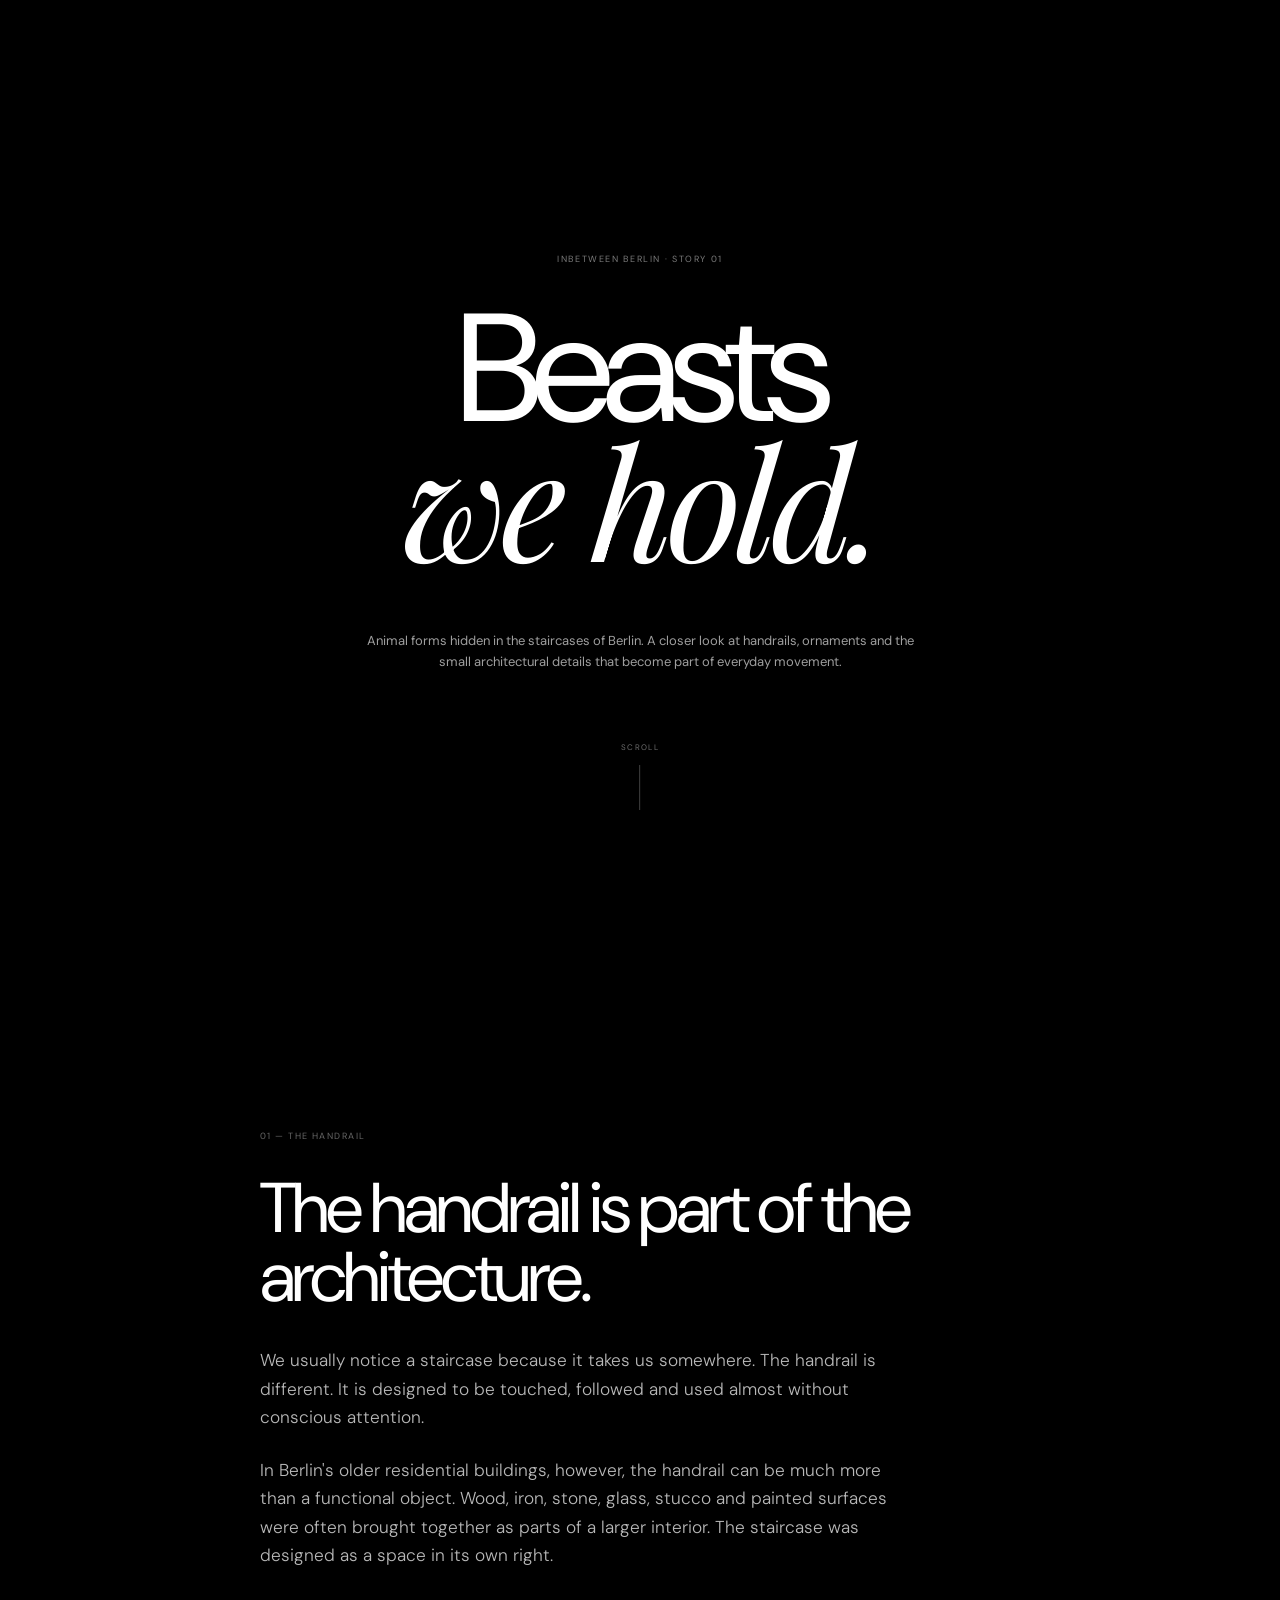
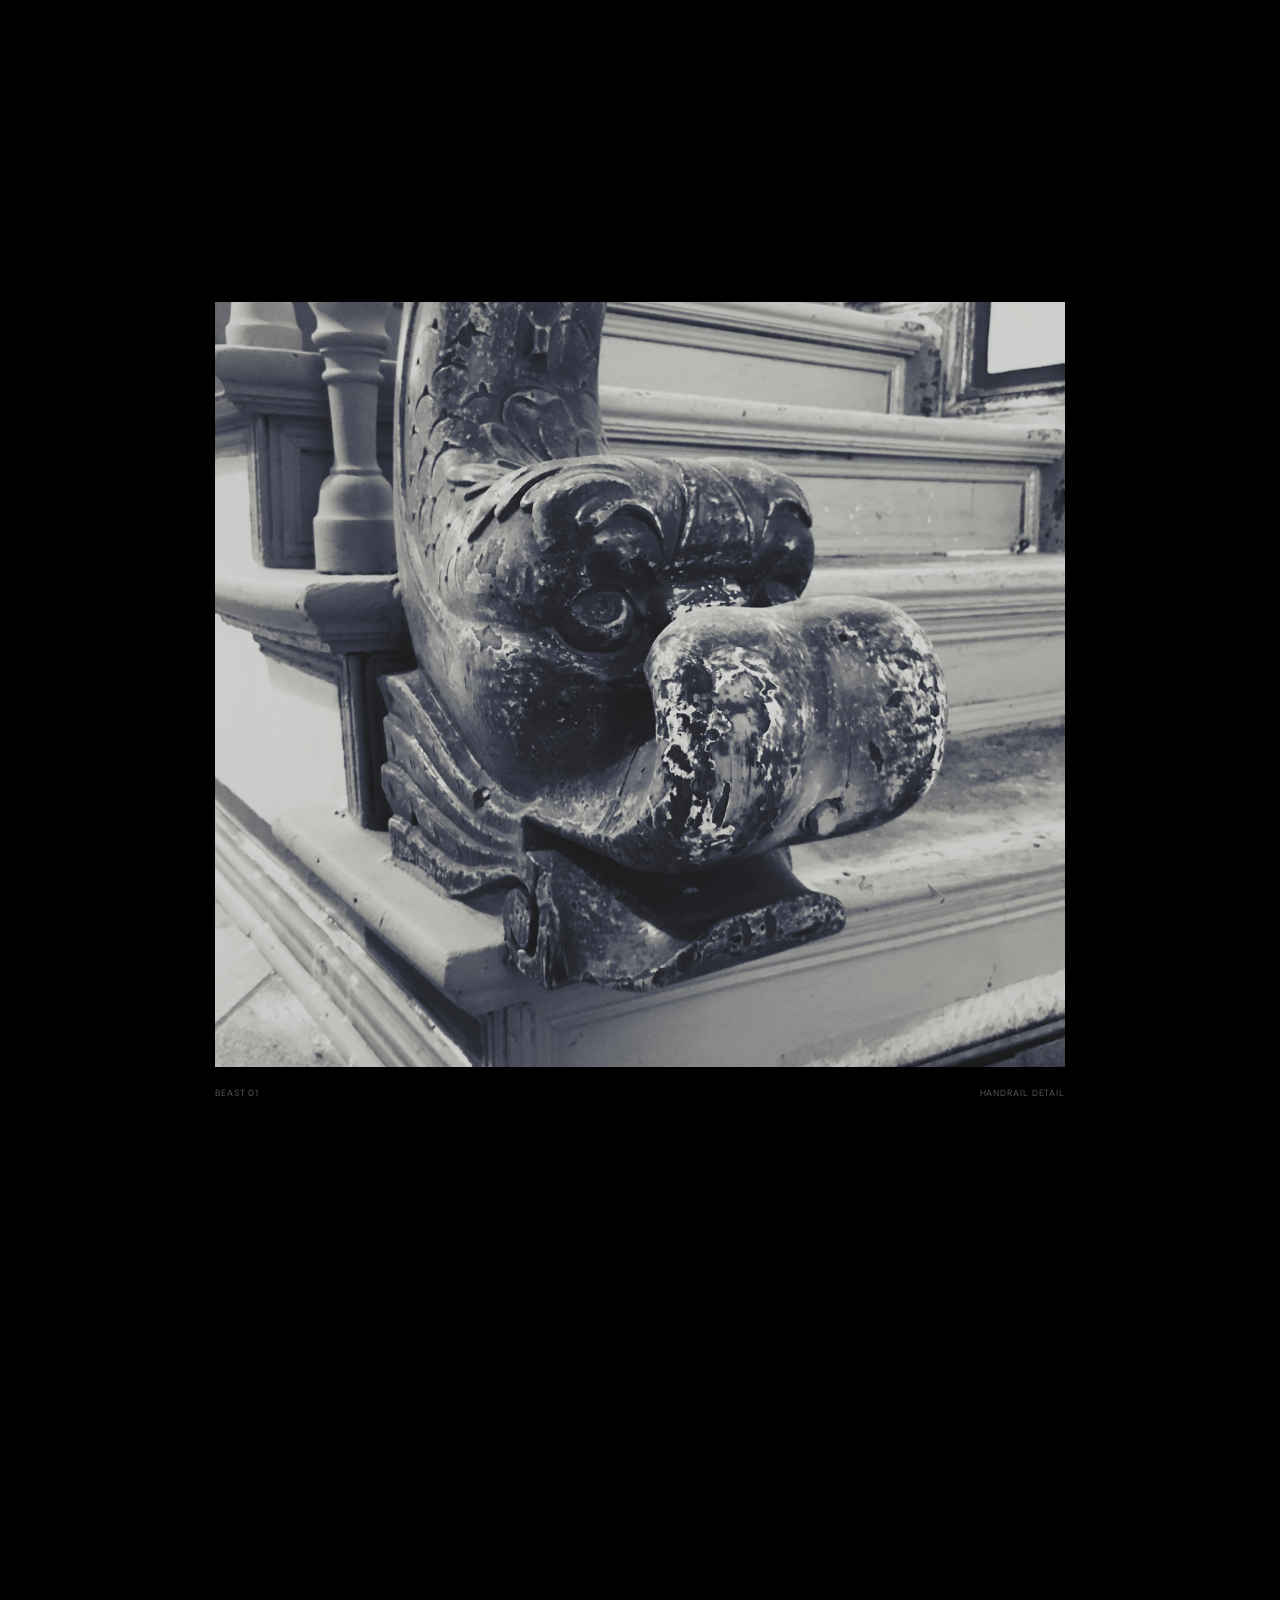
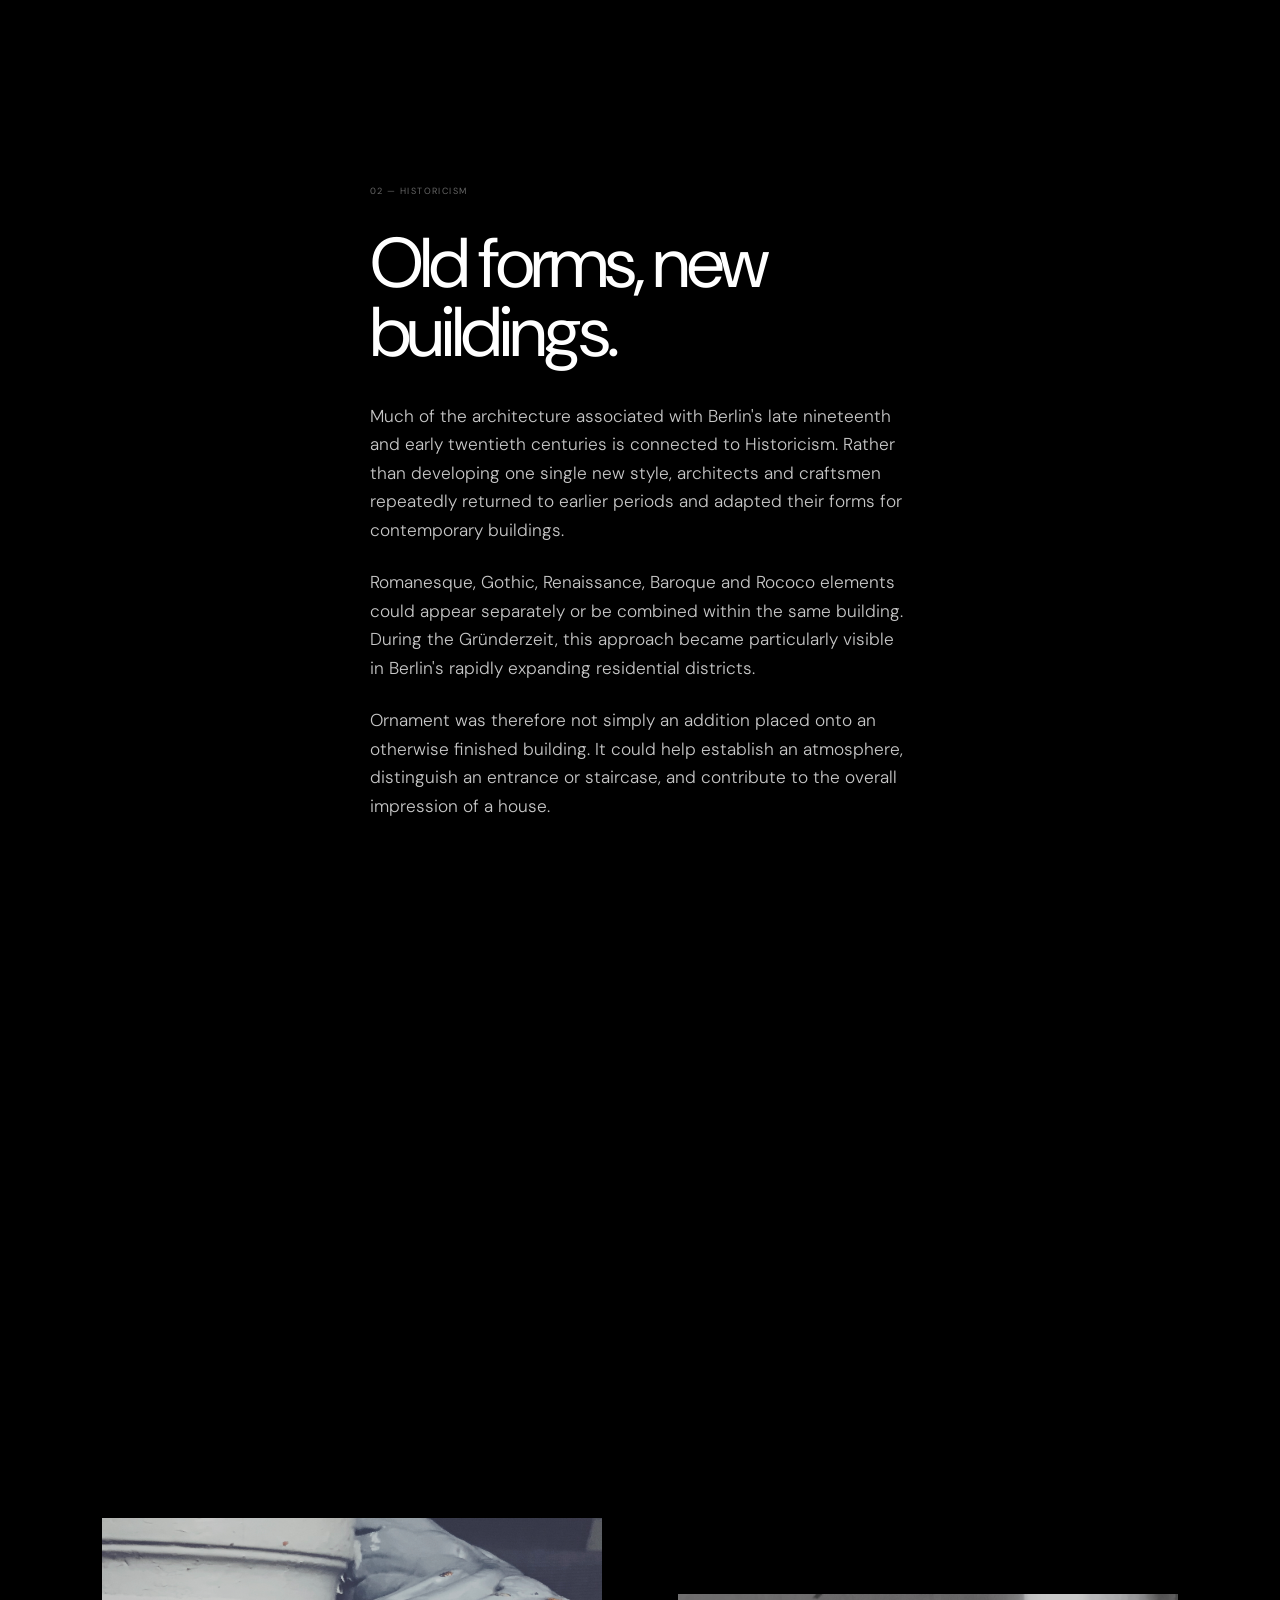
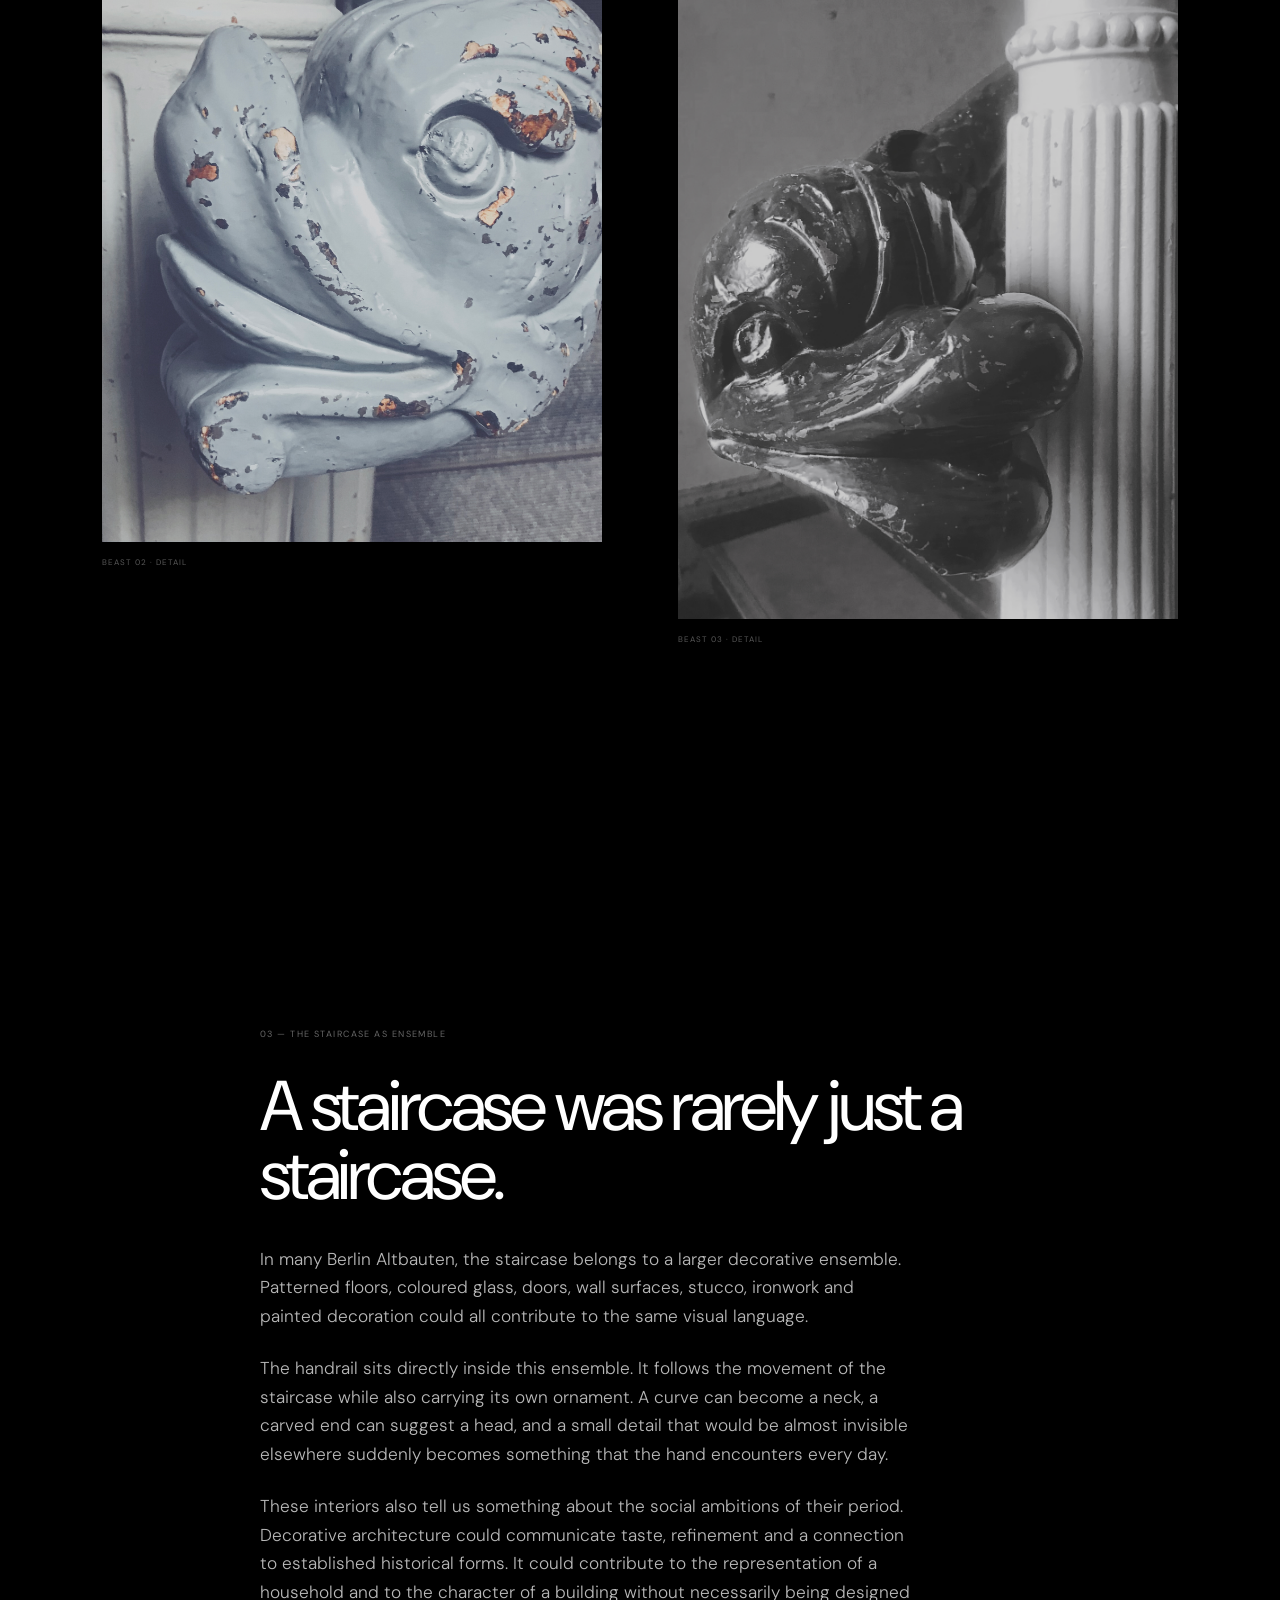
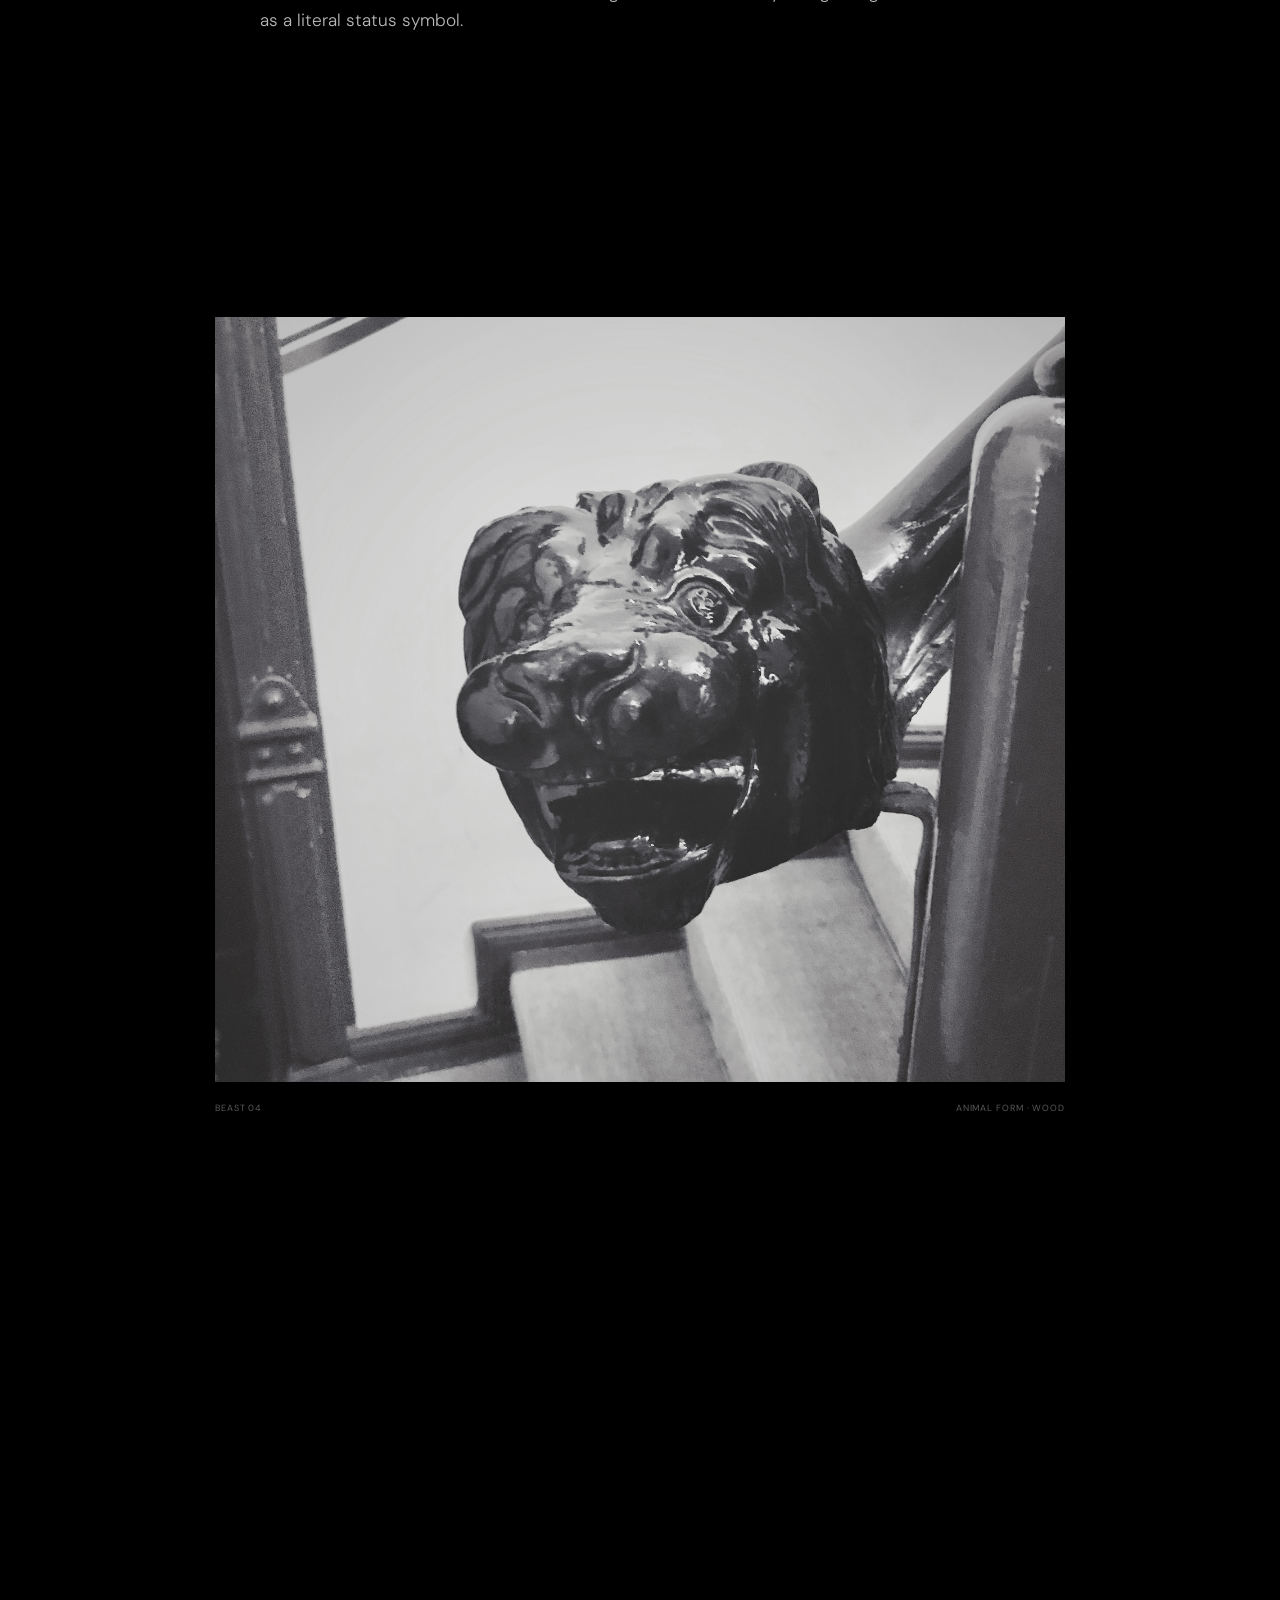
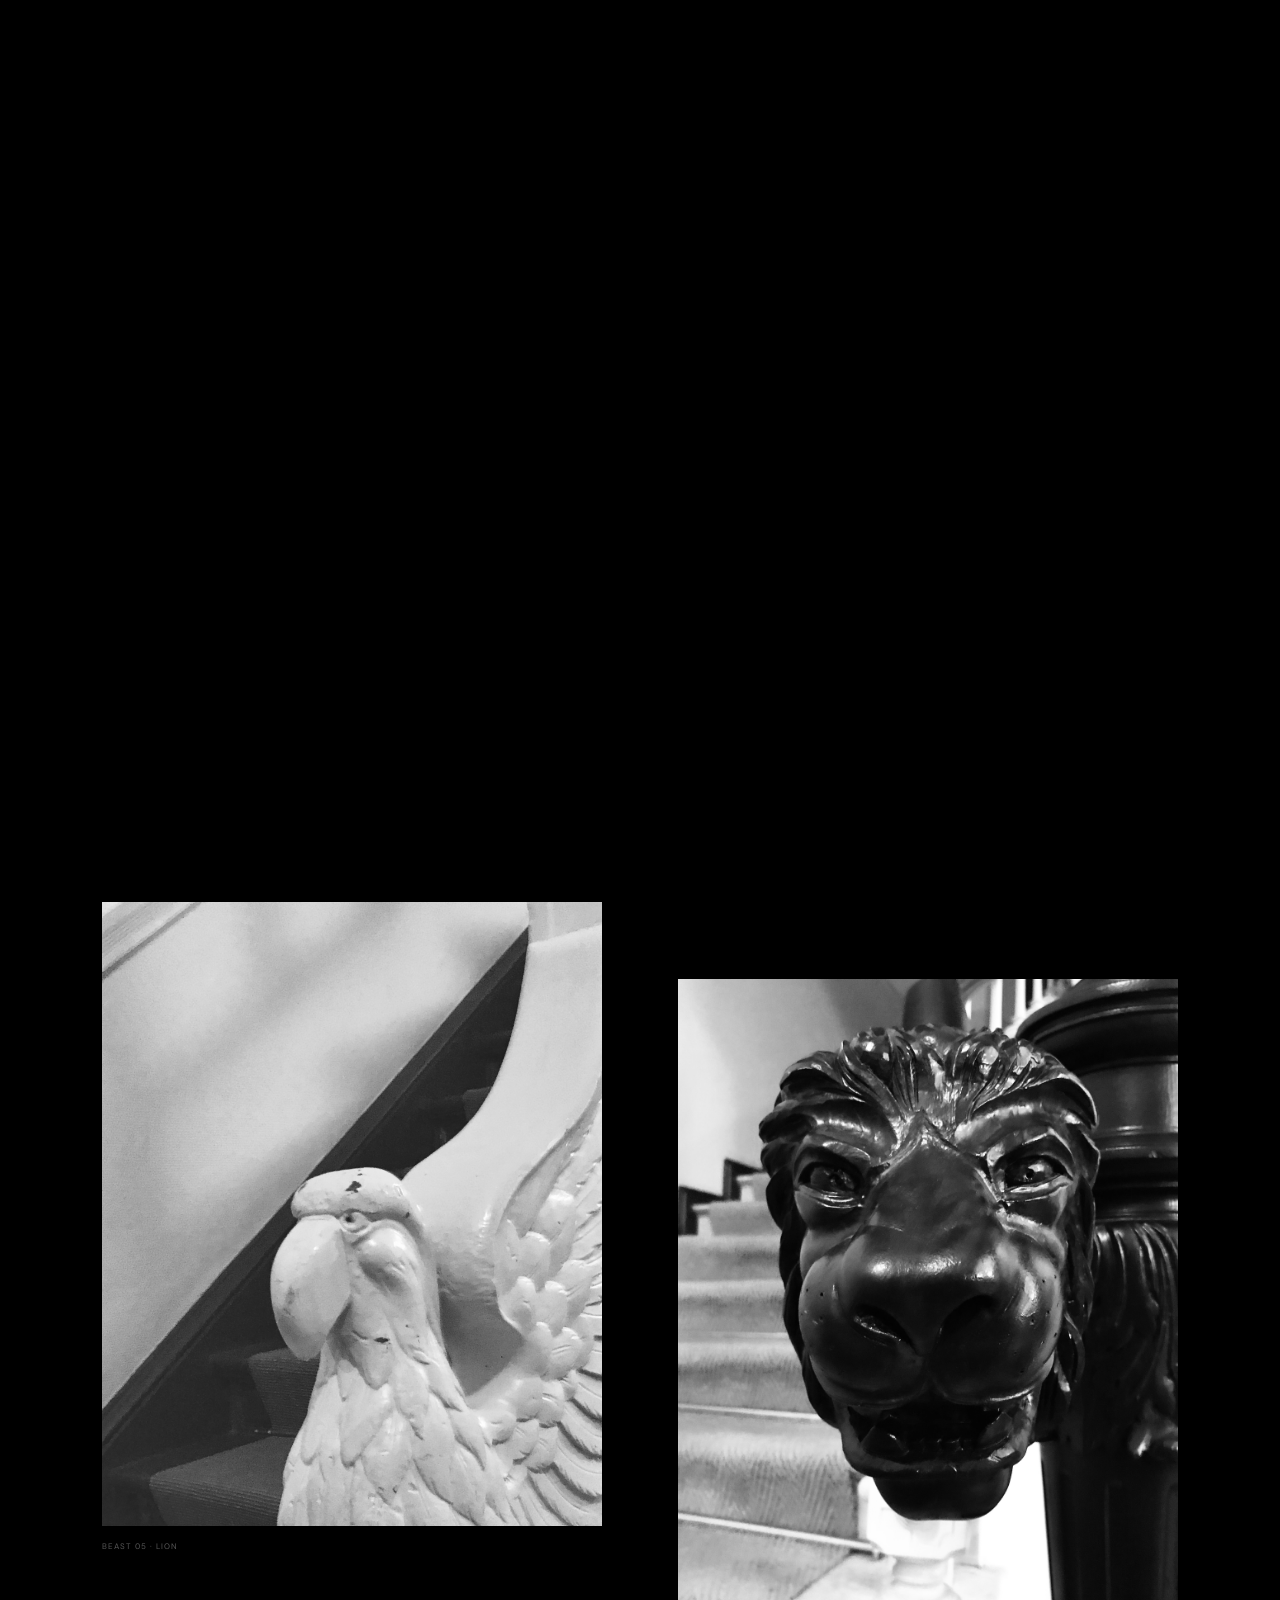
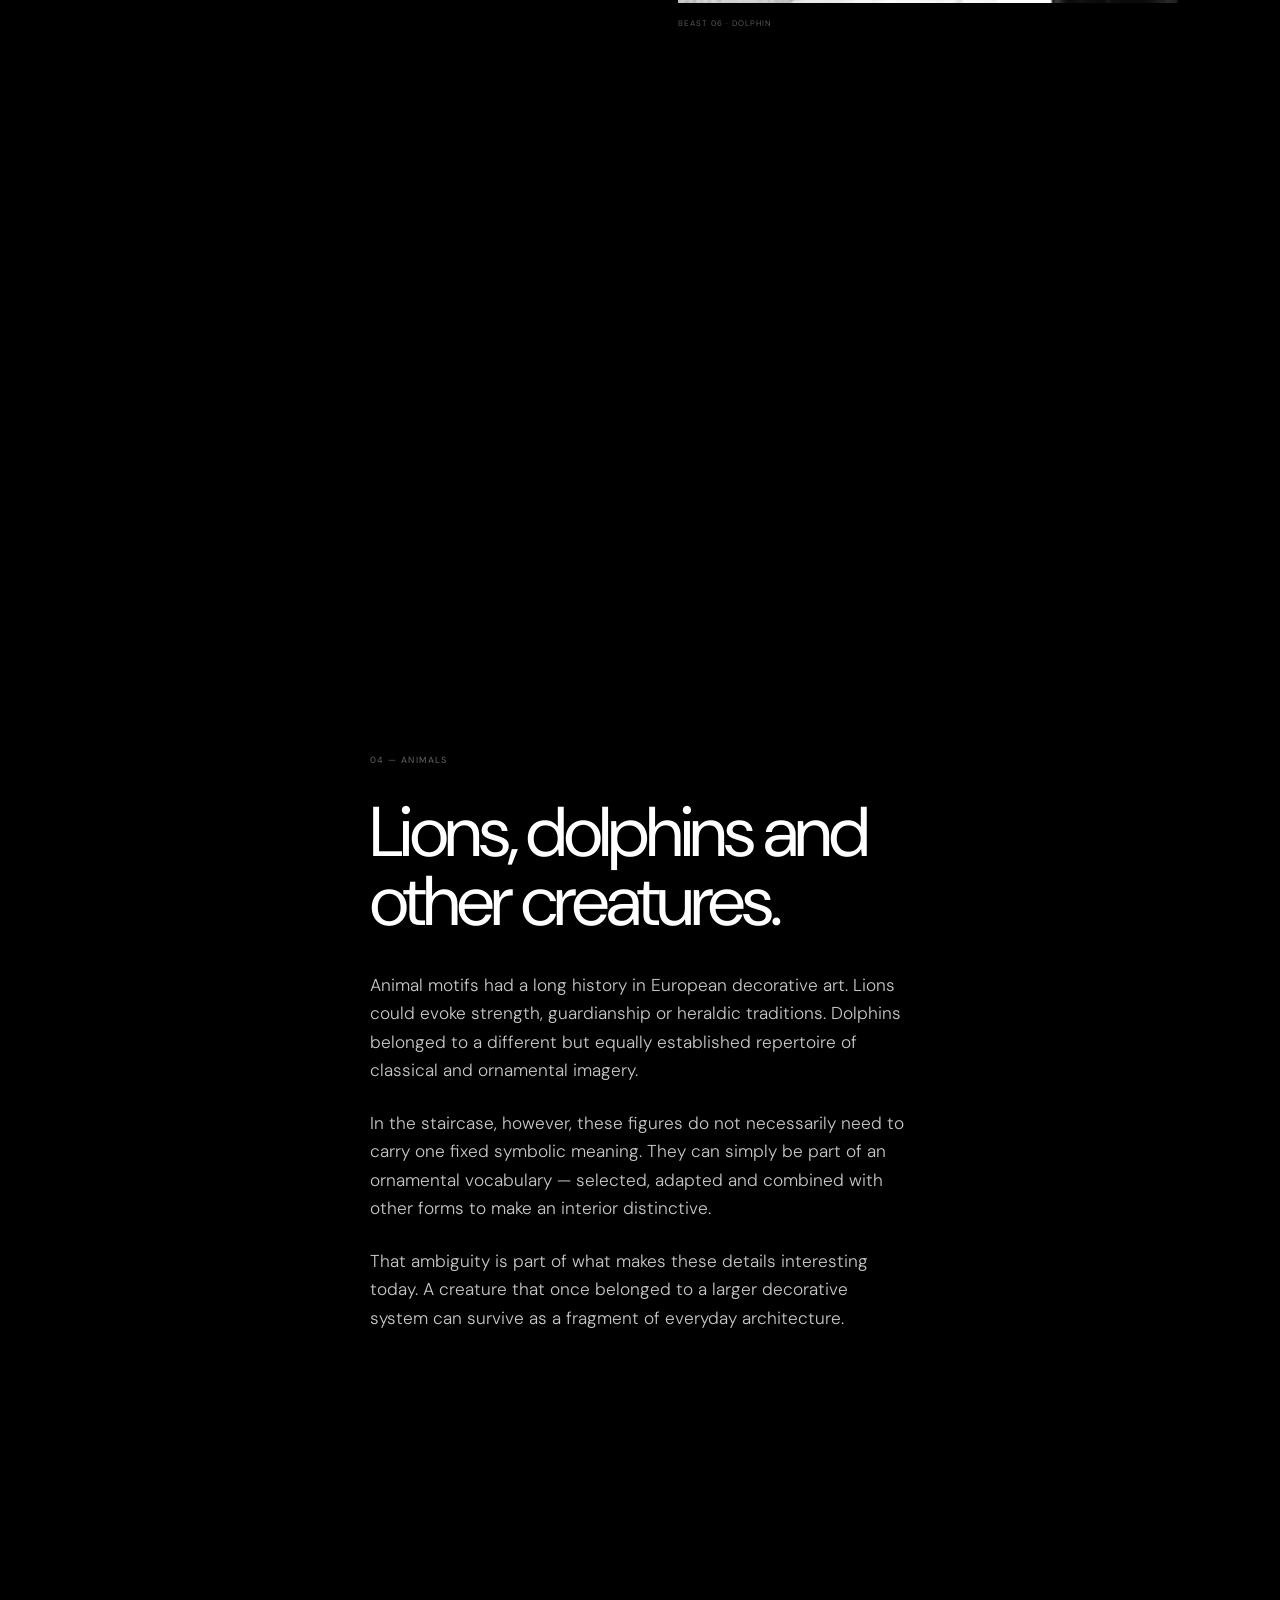
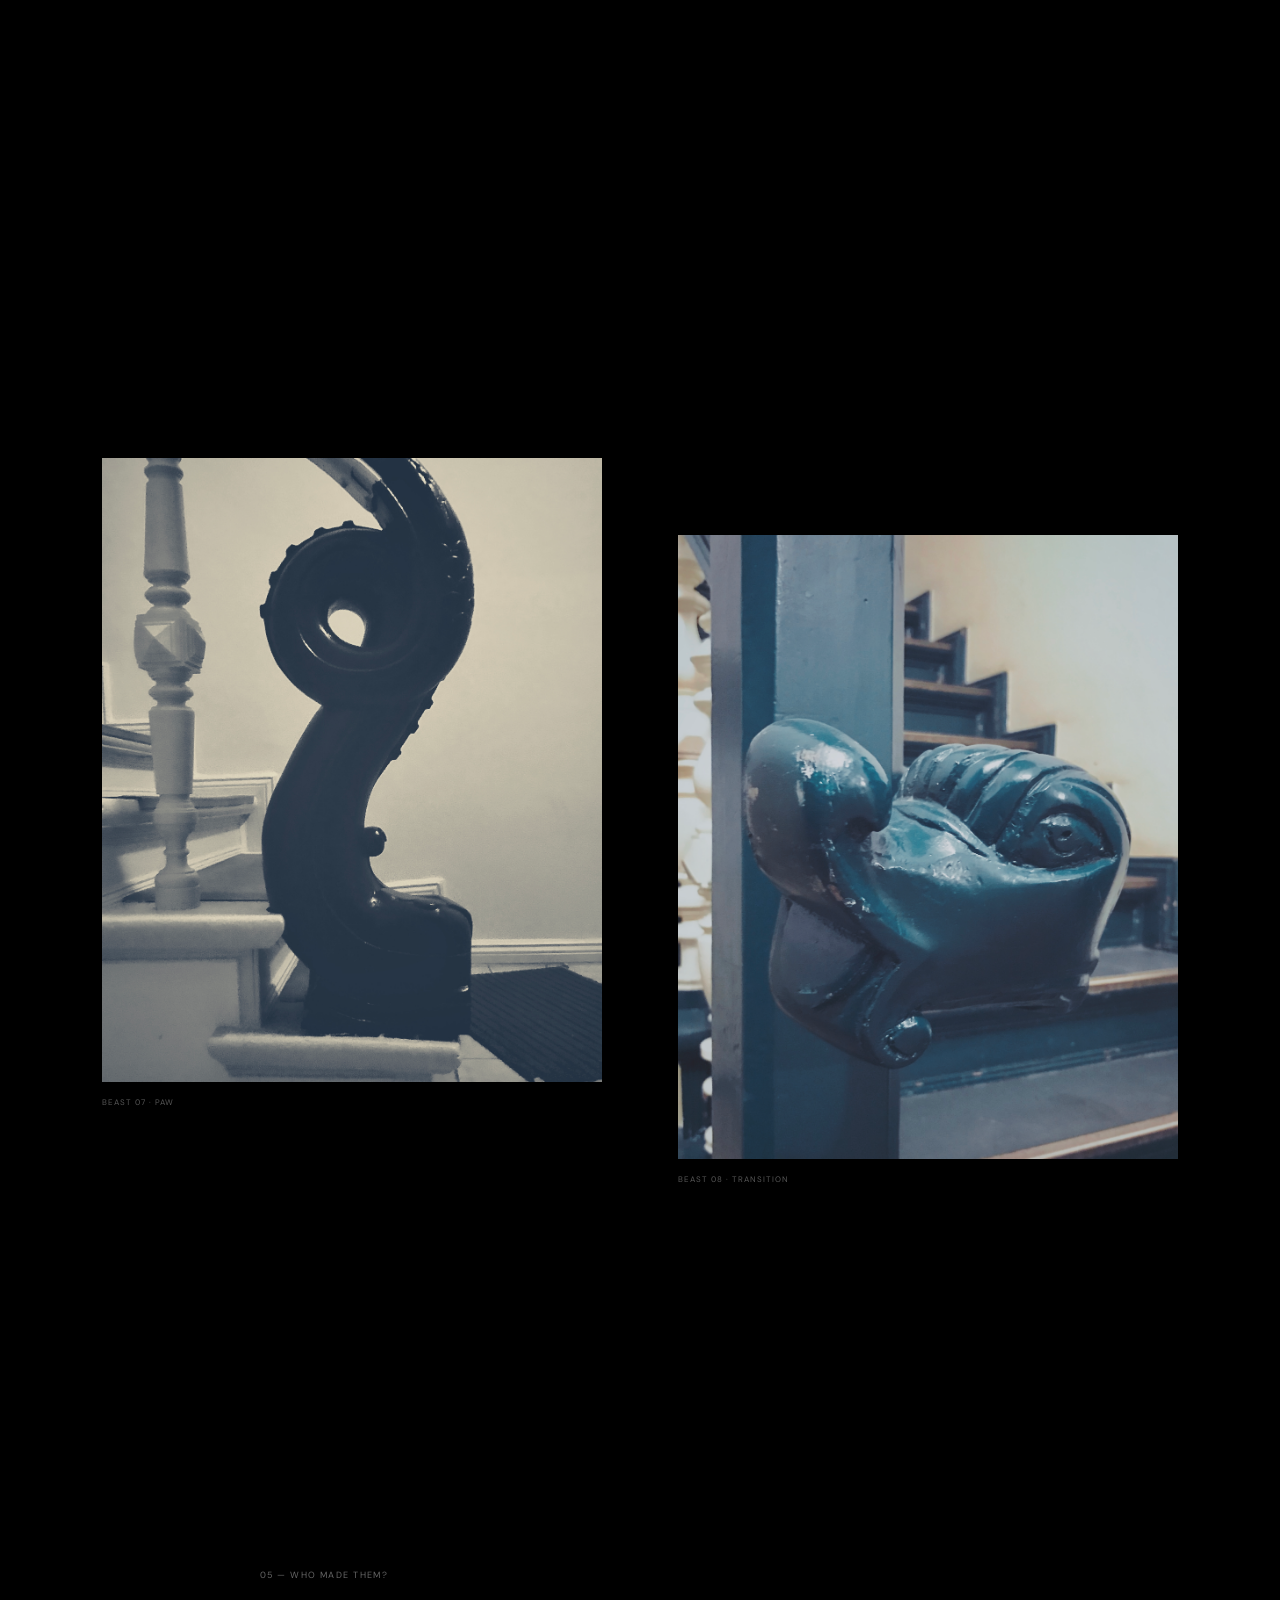
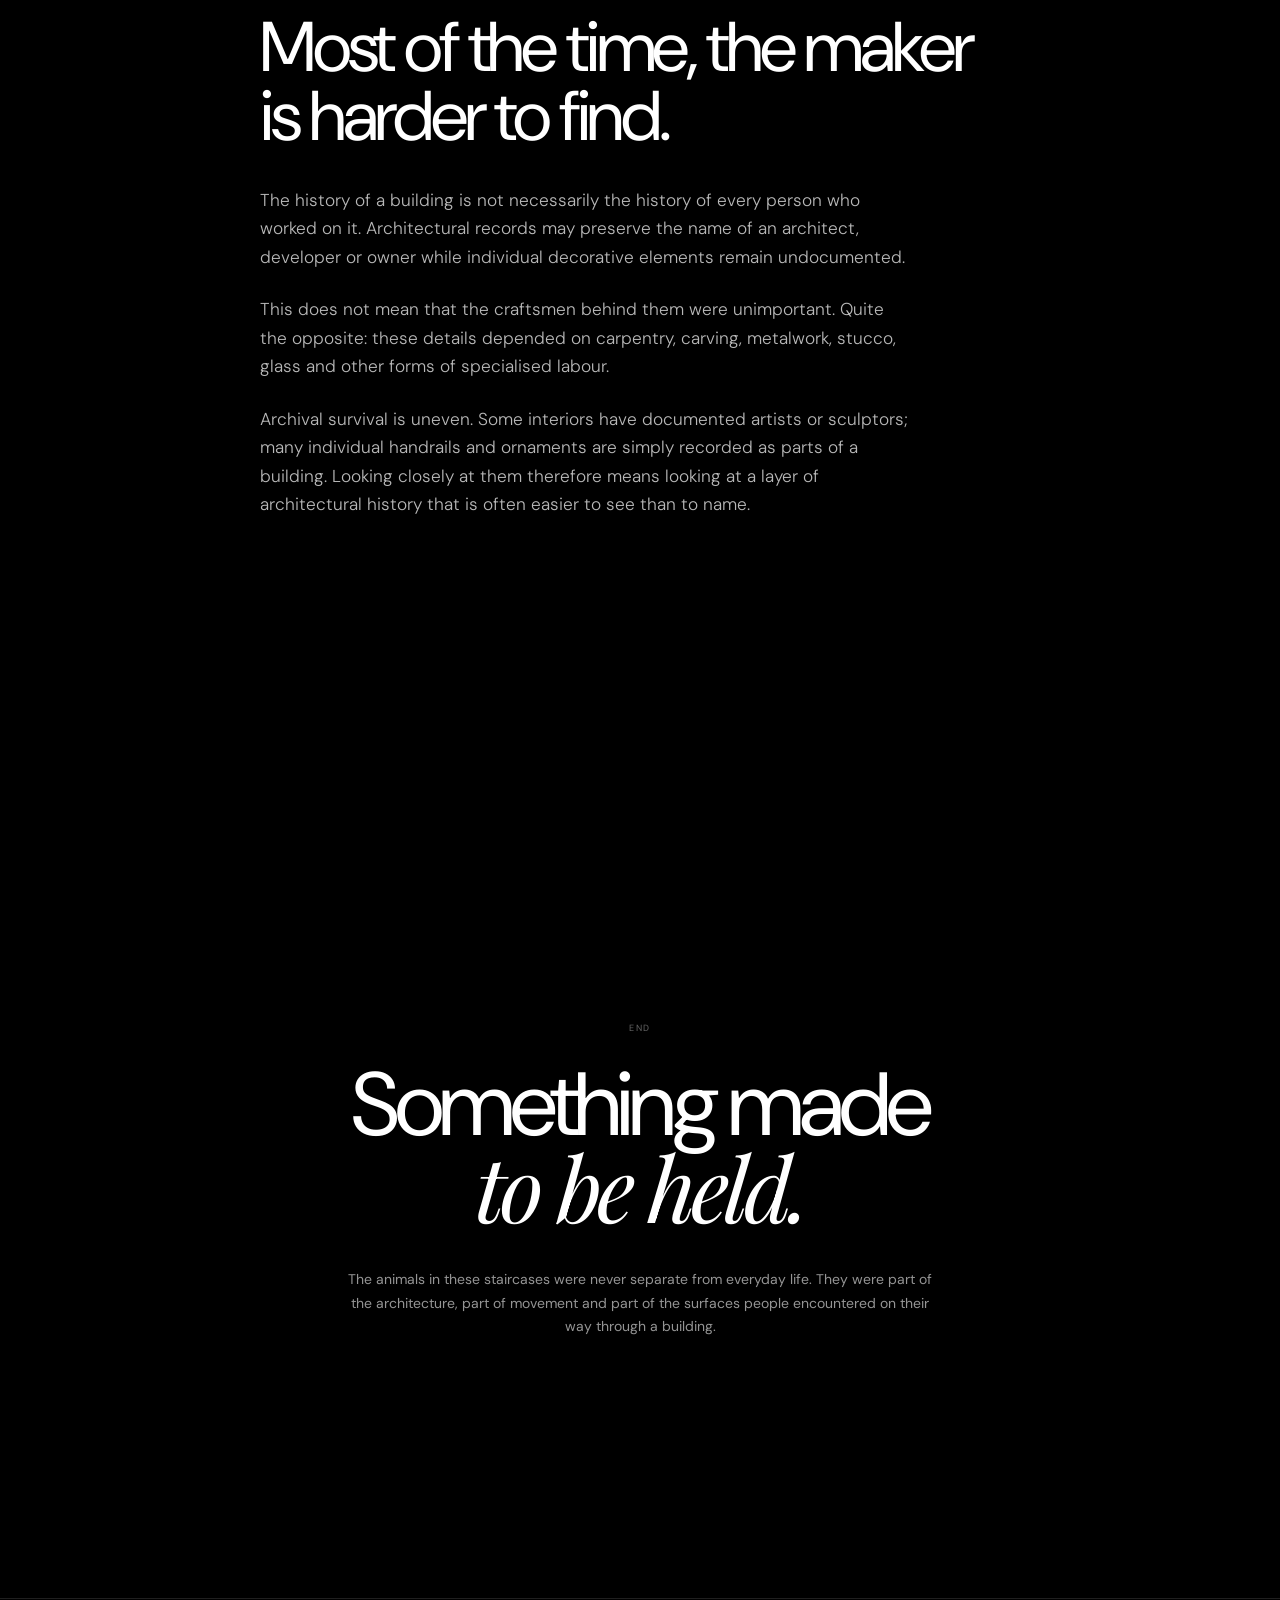
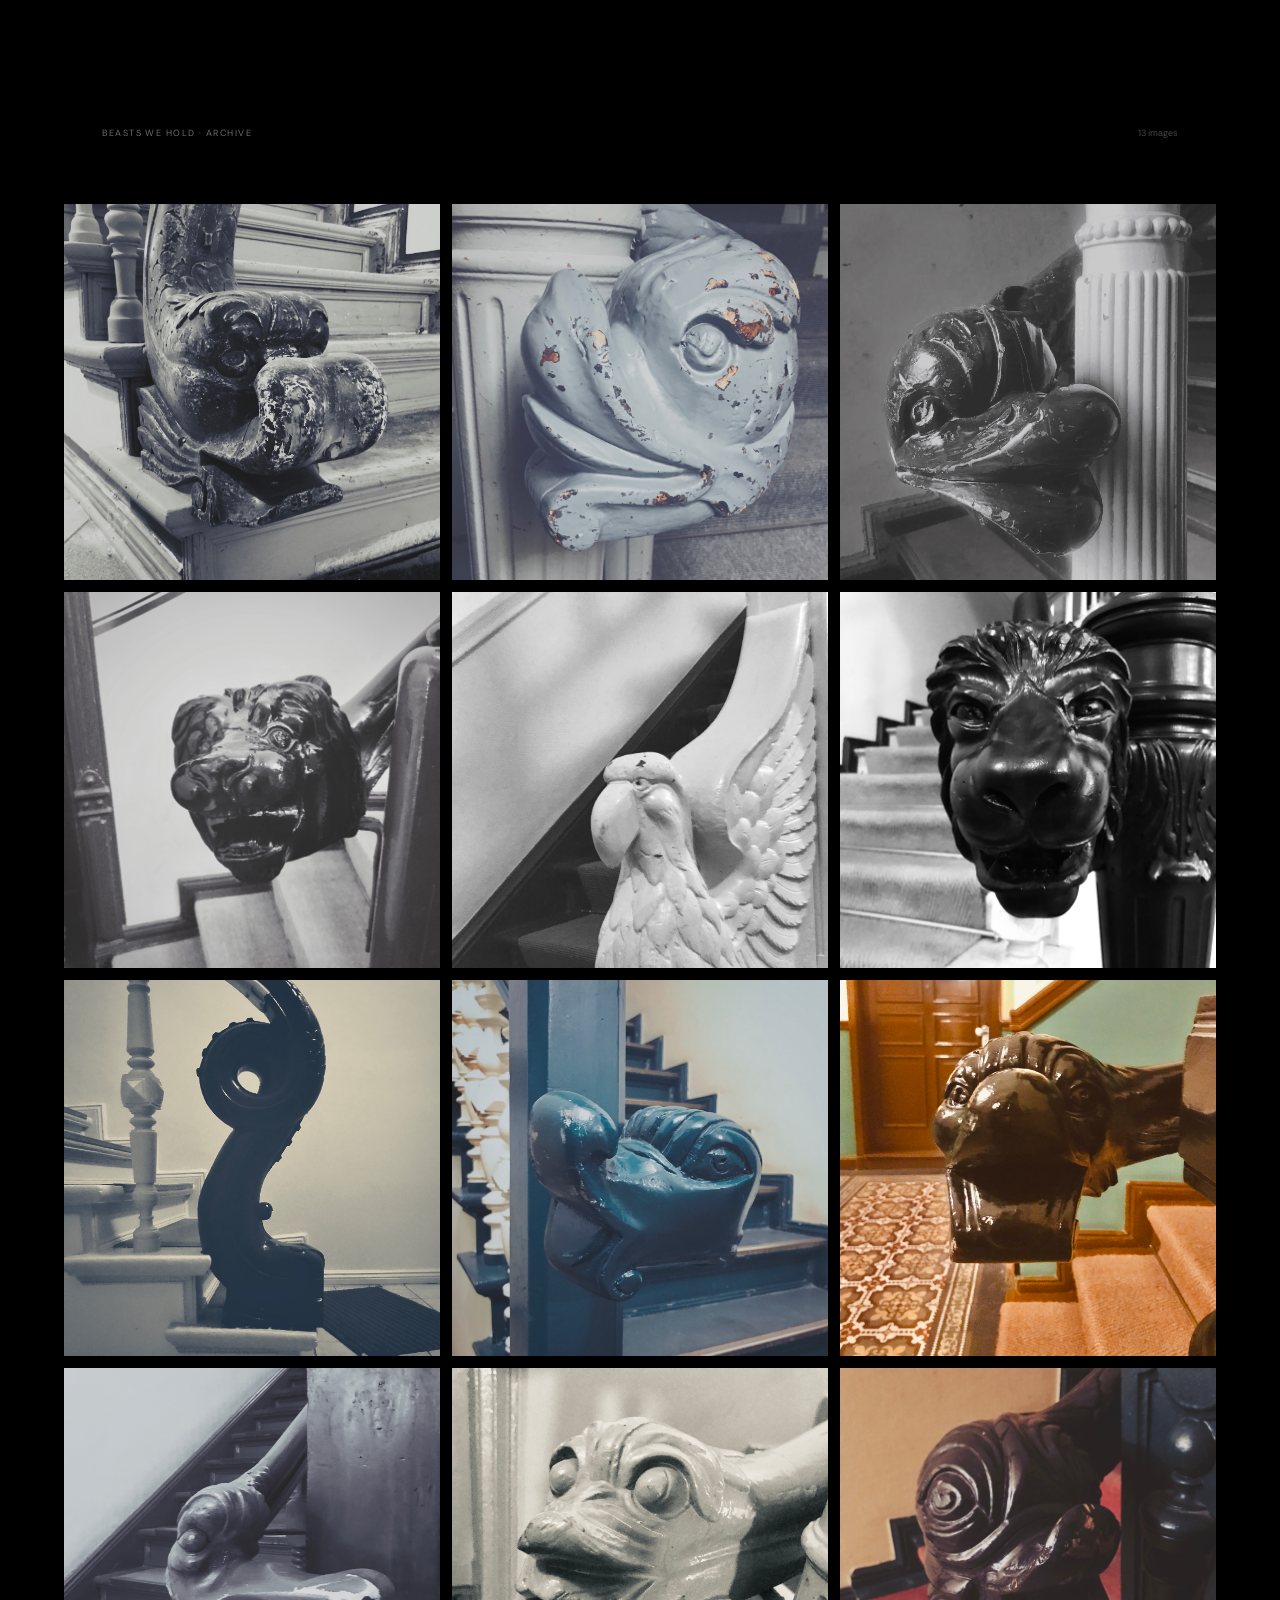
==== commit 07b74799: "Implement interactive features for Beasts We Hold page Added JavaScript functionality for image fade" ====
--- a/beasts-we-hold.html
+++ b/beasts-we-hold.html
@@ -1293,8 +1293,428 @@
 
 </main>
 
-
 <script src="script.js"></script>
+
+<script>
+/* =========================================================
+   BEASTS WE HOLD — DISCOVER PAGE
+   Standalone page script
+========================================================= */
+
+(function () {
+
+    const beastsPage = document.querySelector(".beasts-page");
+
+    if (!beastsPage) return;
+
+
+    /* =====================================================
+       IMAGE FADE INS
+    ===================================================== */
+
+    const fadeElements = document.querySelectorAll(
+        ".beasts-detail-image, .beasts-pair img, [data-fade]"
+    );
+
+    if ("IntersectionObserver" in window) {
+
+        const fadeObserver = new IntersectionObserver(
+            (entries) => {
+
+                entries.forEach((entry) => {
+
+                    if (entry.isIntersecting) {
+                        entry.target.classList.add("is-visible");
+                    }
+
+                });
+
+            },
+            {
+                threshold: 0.08,
+                rootMargin: "0px 0px -5% 0px"
+            }
+        );
+
+        fadeElements.forEach((element) => {
+            fadeObserver.observe(element);
+        });
+
+    } else {
+
+        fadeElements.forEach((element) => {
+            element.classList.add("is-visible");
+        });
+
+    }
+
+
+    /* =====================================================
+       FIXED BACKGROUND SCENES
+    ===================================================== */
+
+    const fixedScenes = document.querySelectorAll(
+        ".beasts-fixed-scene"
+    );
+
+    if ("IntersectionObserver" in window) {
+
+        const fixedObserver = new IntersectionObserver(
+            (entries) => {
+
+                entries.forEach((entry) => {
+
+                    const image = entry.target.querySelector(
+                        "[data-fixed-image]"
+                    );
+
+                    if (!image) return;
+
+                    if (entry.isIntersecting) {
+                        image.classList.add("is-visible");
+                    } else {
+                        image.classList.remove("is-visible");
+                    }
+
+                });
+
+            },
+            {
+                threshold: 0.05
+            }
+        );
+
+        fixedScenes.forEach((scene) => {
+            fixedObserver.observe(scene);
+        });
+
+    }
+
+
+    /* =====================================================
+       LIGHTBOX
+    ===================================================== */
+
+    const galleryItems = Array.from(
+        document.querySelectorAll(".beasts-gallery-item")
+    );
+
+    const lightbox = document.getElementById(
+        "beastsLightbox"
+    );
+
+    const lightboxImage = document.getElementById(
+        "beastsLightboxImage"
+    );
+
+    const lightboxCounter = document.getElementById(
+        "beastsLightboxCounter"
+    );
+
+    const closeButton = document.getElementById(
+        "beastsLightboxClose"
+    );
+
+    const prevButton = document.getElementById(
+        "beastsLightboxPrev"
+    );
+
+    const nextButton = document.getElementById(
+        "beastsLightboxNext"
+    );
+
+
+    if (
+        !lightbox ||
+        !lightboxImage ||
+        !lightboxCounter
+    ) {
+        return;
+    }
+
+
+    const galleryImages = galleryItems.map((item) => {
+
+        const image = item.querySelector("img");
+
+        return {
+            src: image.getAttribute("src"),
+            alt: image.getAttribute("alt") || ""
+        };
+
+    });
+
+
+    let currentGalleryIndex = 0;
+
+
+    function updateBeastsLightbox() {
+
+        if (!galleryImages.length) return;
+
+        const current =
+            galleryImages[currentGalleryIndex];
+
+        lightboxImage.src = current.src;
+        lightboxImage.alt = current.alt;
+
+        lightboxCounter.textContent =
+            String(currentGalleryIndex + 1).padStart(2, "0") +
+            " / " +
+            String(galleryImages.length).padStart(2, "0");
+    }
+
+
+    function openBeastsLightbox(index) {
+
+        currentGalleryIndex = index;
+
+        updateBeastsLightbox();
+
+        lightbox.classList.add("is-open");
+        lightbox.setAttribute(
+            "aria-hidden",
+            "false"
+        );
+
+        document.body.style.overflow = "hidden";
+    }
+
+
+    function closeBeastsLightbox() {
+
+        lightbox.classList.remove("is-open");
+        lightbox.setAttribute(
+            "aria-hidden",
+            "true"
+        );
+
+        document.body.style.overflow = "";
+    }
+
+
+    function nextBeastsImage() {
+
+        currentGalleryIndex =
+            (currentGalleryIndex + 1) %
+            galleryImages.length;
+
+        updateBeastsLightbox();
+    }
+
+
+    function previousBeastsImage() {
+
+        currentGalleryIndex =
+            (currentGalleryIndex - 1 + galleryImages.length) %
+            galleryImages.length;
+
+        updateBeastsLightbox();
+    }
+
+
+    galleryItems.forEach((item, index) => {
+
+        item.addEventListener(
+            "click",
+            () => openBeastsLightbox(index)
+        );
+
+    });
+
+
+    if (closeButton) {
+        closeButton.addEventListener(
+            "click",
+            closeBeastsLightbox
+        );
+    }
+
+
+    if (nextButton) {
+        nextButton.addEventListener(
+            "click",
+            nextBeastsImage
+        );
+    }
+
+
+    if (prevButton) {
+        prevButton.addEventListener(
+            "click",
+            previousBeastsImage
+        );
+    }
+
+
+    lightbox.addEventListener("click", (event) => {
+
+        if (event.target === lightbox) {
+            closeBeastsLightbox();
+        }
+
+    });
+
+
+    /* =====================================================
+       KEYBOARD
+    ===================================================== */
+
+    document.addEventListener("keydown", (event) => {
+
+        if (!lightbox.classList.contains("is-open")) {
+            return;
+        }
+
+        if (event.key === "Escape") {
+            closeBeastsLightbox();
+        }
+
+        if (event.key === "ArrowRight") {
+            nextBeastsImage();
+        }
+
+        if (event.key === "ArrowLeft") {
+            previousBeastsImage();
+        }
+
+    });
+
+
+    /* =====================================================
+       LIGHTBOX SWIPE
+    ===================================================== */
+
+    let touchStartX = 0;
+    let touchStartY = 0;
+
+
+    lightbox.addEventListener(
+        "touchstart",
+        (event) => {
+
+            const touch =
+                event.changedTouches[0];
+
+            touchStartX = touch.clientX;
+            touchStartY = touch.clientY;
+
+        },
+        { passive: true }
+    );
+
+
+    lightbox.addEventListener(
+        "touchend",
+        (event) => {
+
+            const touch =
+                event.changedTouches[0];
+
+            const deltaX =
+                touch.clientX - touchStartX;
+
+            const deltaY =
+                touch.clientY - touchStartY;
+
+
+            if (Math.abs(deltaX) < 60) return;
+
+            if (
+                Math.abs(deltaX) <
+                Math.abs(deltaY)
+            ) {
+                return;
+            }
+
+
+            if (deltaX < 0) {
+                nextBeastsImage();
+            } else {
+                previousBeastsImage();
+            }
+
+        },
+        { passive: true }
+    );
+
+
+    /* =====================================================
+       MOBILE EXIT SWIPE
+       ONLY AT VERY END
+    ===================================================== */
+
+    let exitTouchStartX = 0;
+    let exitTouchStartY = 0;
+
+
+    beastsPage.addEventListener(
+        "touchstart",
+        (event) => {
+
+            const touch =
+                event.changedTouches[0];
+
+            exitTouchStartX = touch.clientX;
+            exitTouchStartY = touch.clientY;
+
+        },
+        { passive: true }
+    );
+
+
+    beastsPage.addEventListener(
+        "touchend",
+        (event) => {
+
+            if (window.innerWidth > 700) {
+                return;
+            }
+
+            const touch =
+                event.changedTouches[0];
+
+            const deltaX =
+                touch.clientX - exitTouchStartX;
+
+            const deltaY =
+                touch.clientY - exitTouchStartY;
+
+
+            if (deltaX < 100) return;
+
+            if (
+                Math.abs(deltaX) <
+                Math.abs(deltaY)
+            ) {
+                return;
+            }
+
+
+            const scrollPosition =
+                window.scrollY +
+                window.innerHeight;
+
+            const documentHeight =
+                document.documentElement.scrollHeight;
+
+            const isAtBottom =
+                documentHeight -
+                scrollPosition < 100;
+
+
+            if (isAtBottom) {
+                window.location.href =
+                    "index.html";
+            }
+
+        },
+        { passive: true }
+    );
+
+
+})();
+</script>
 
 </body>
 </html>
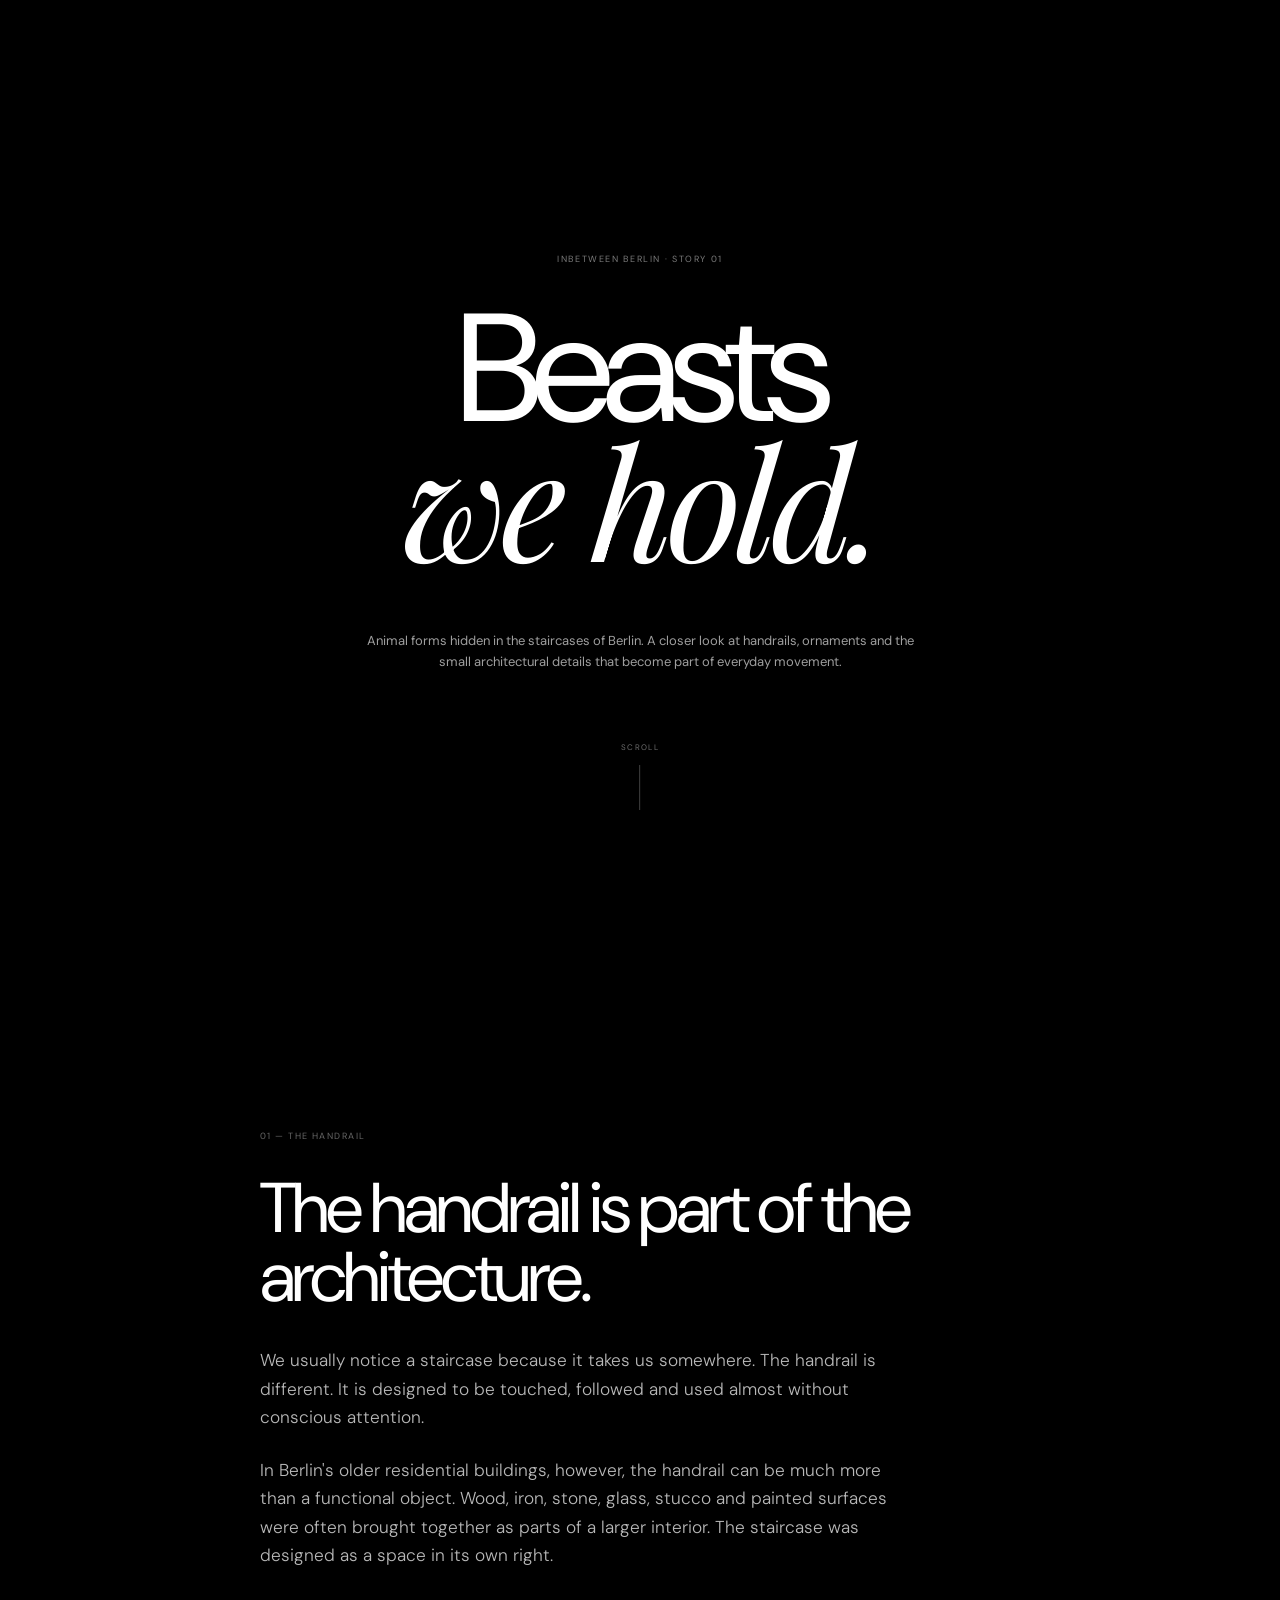
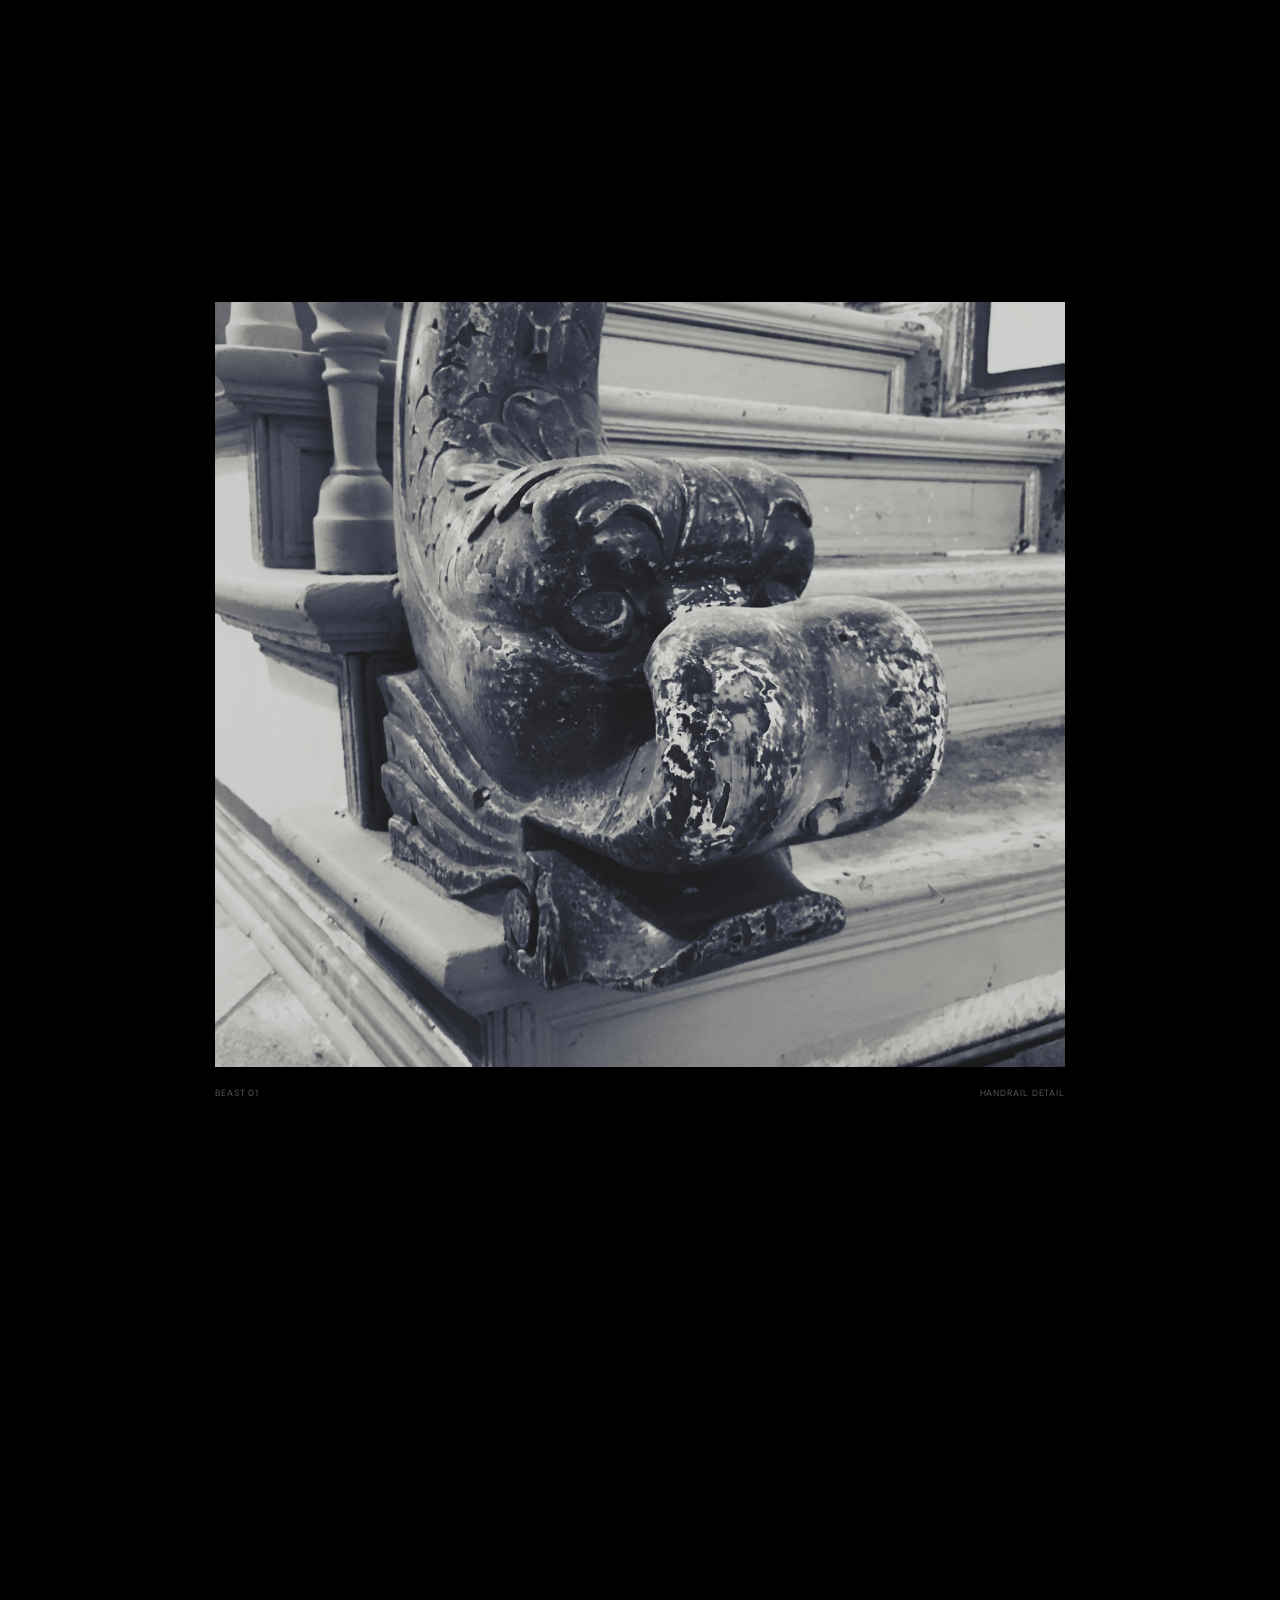
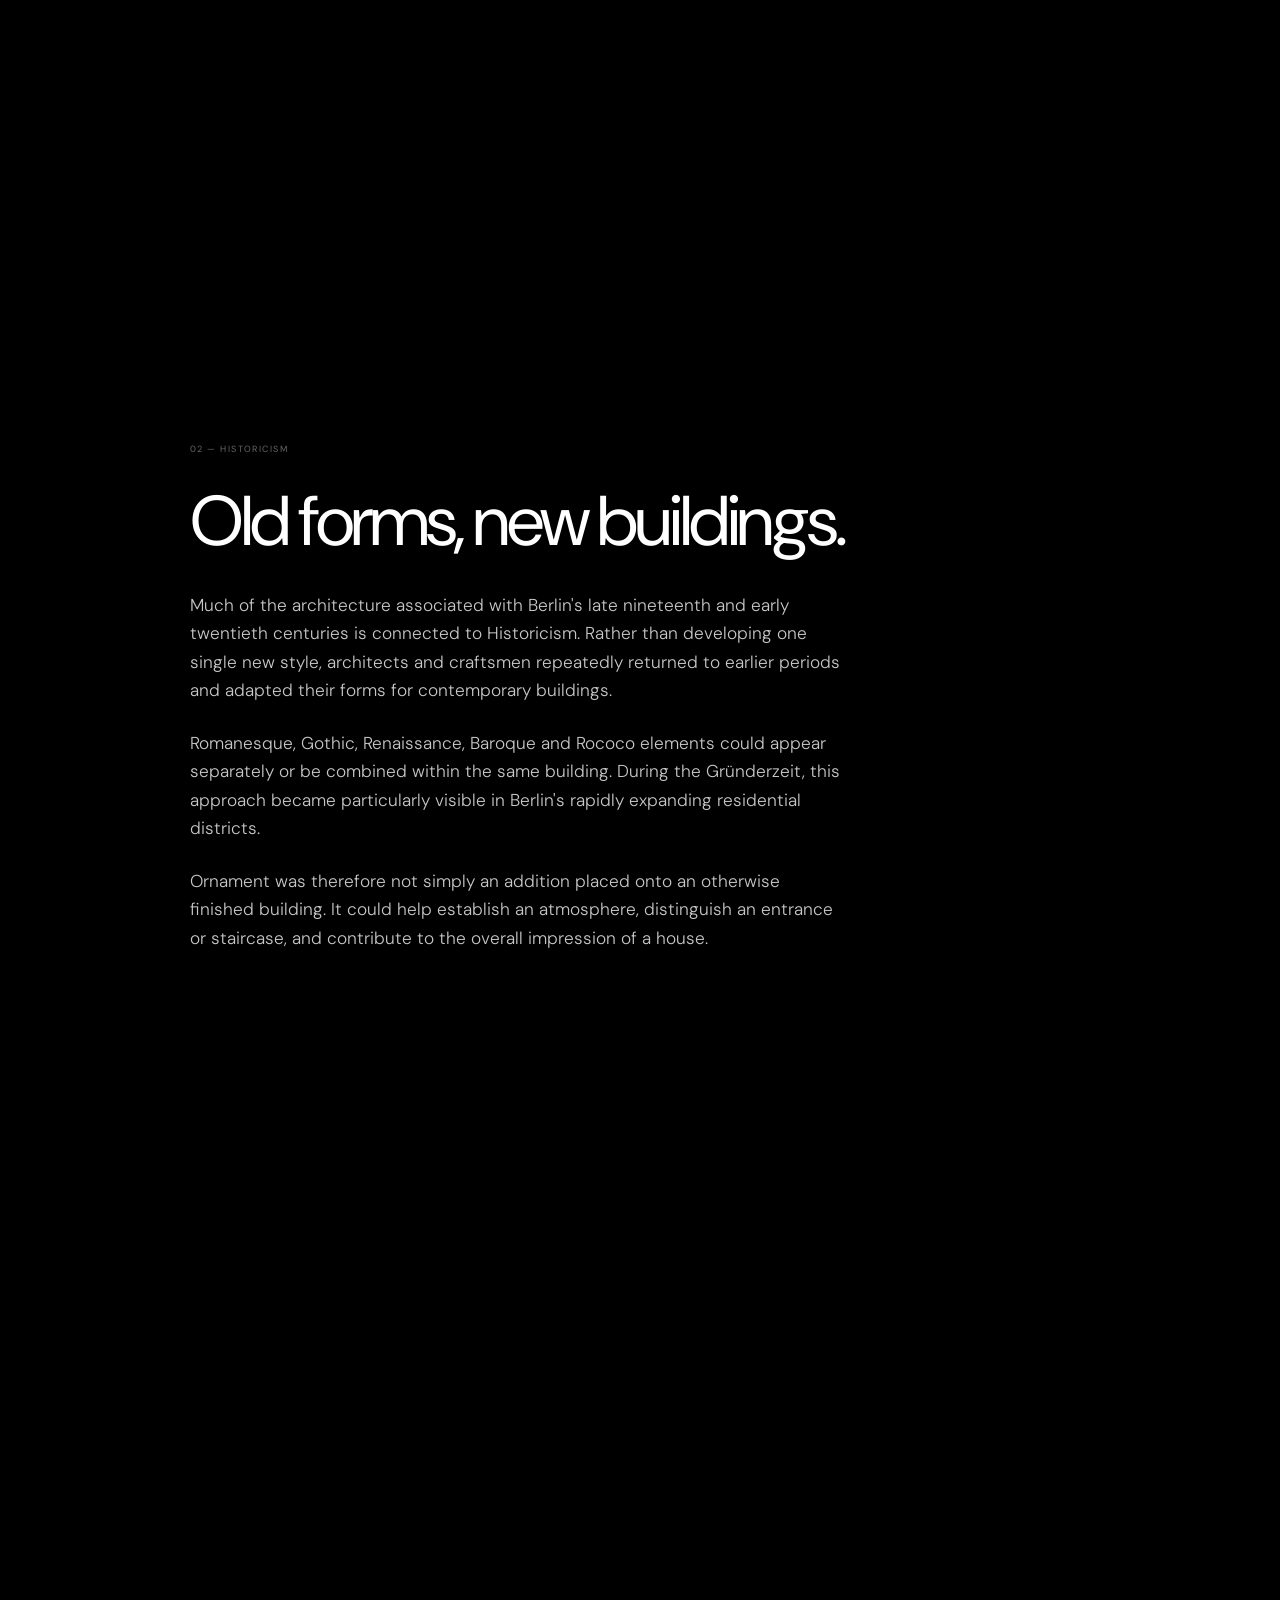
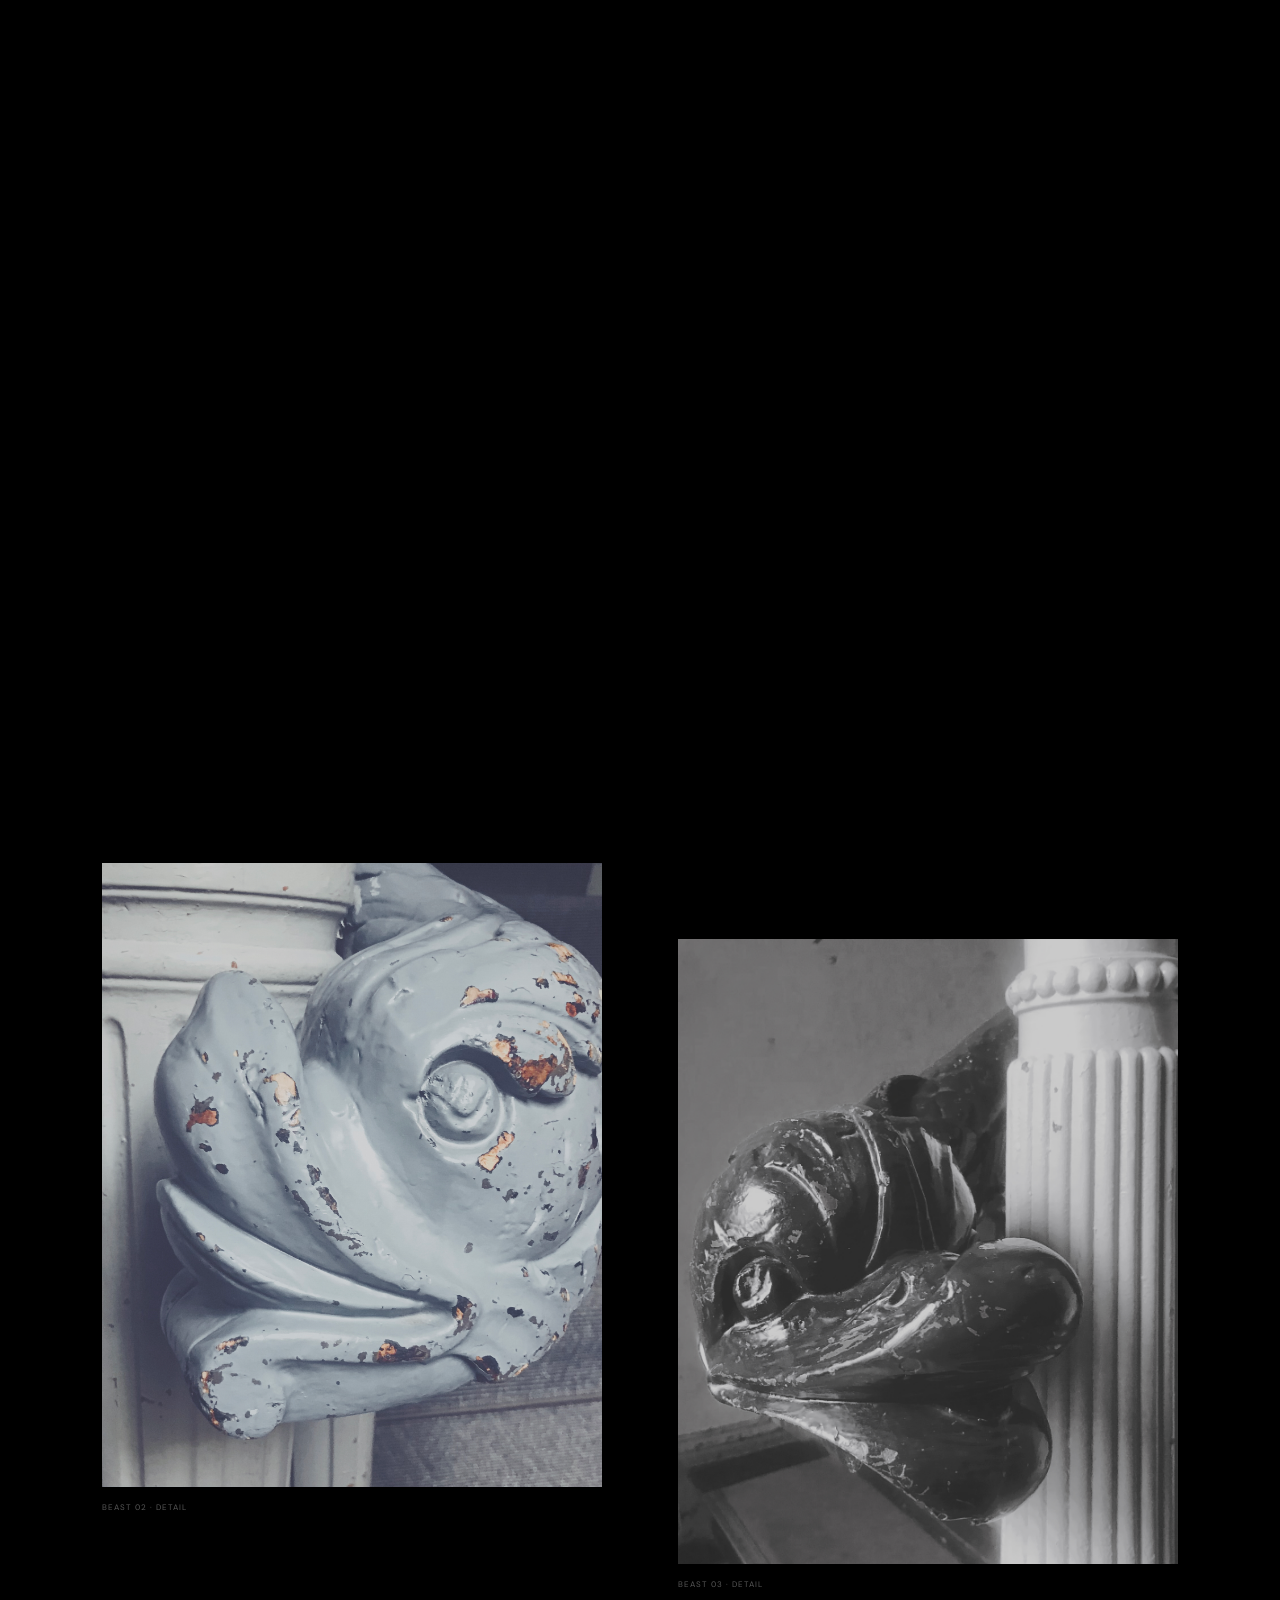
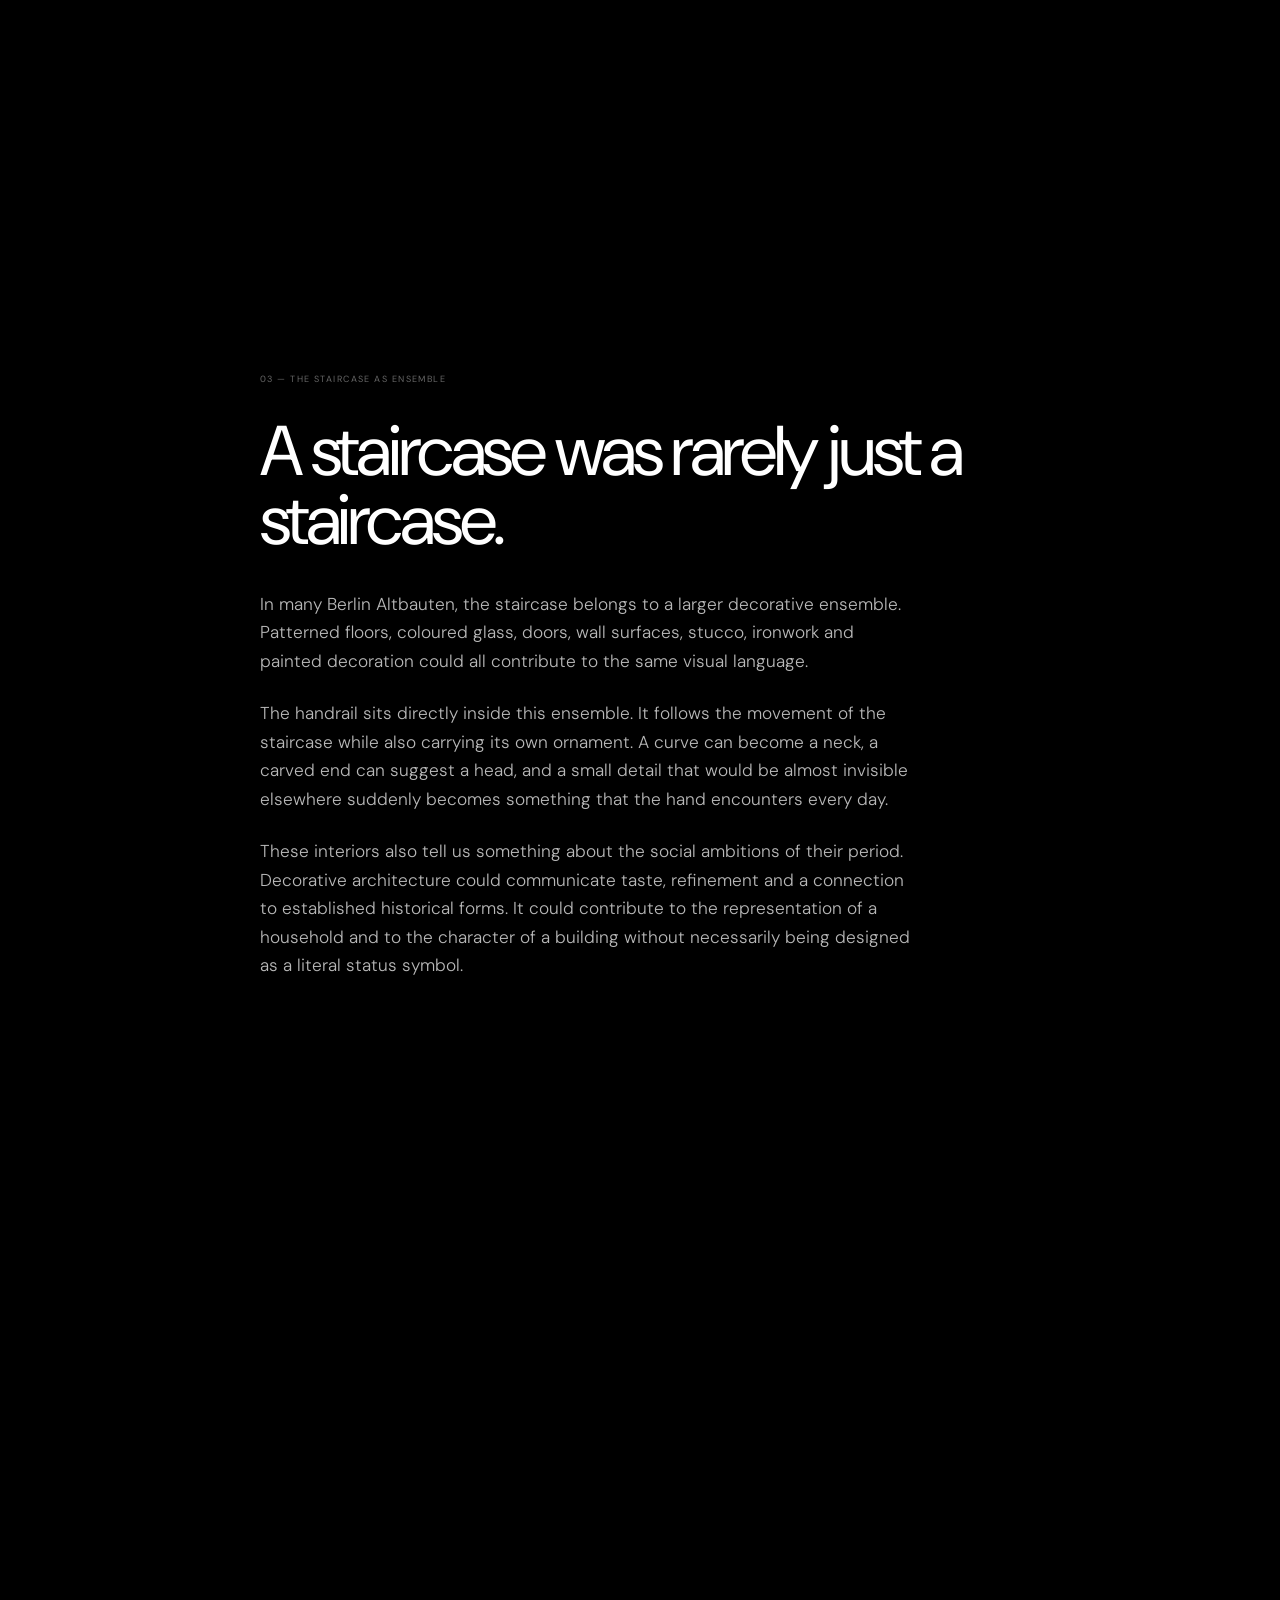
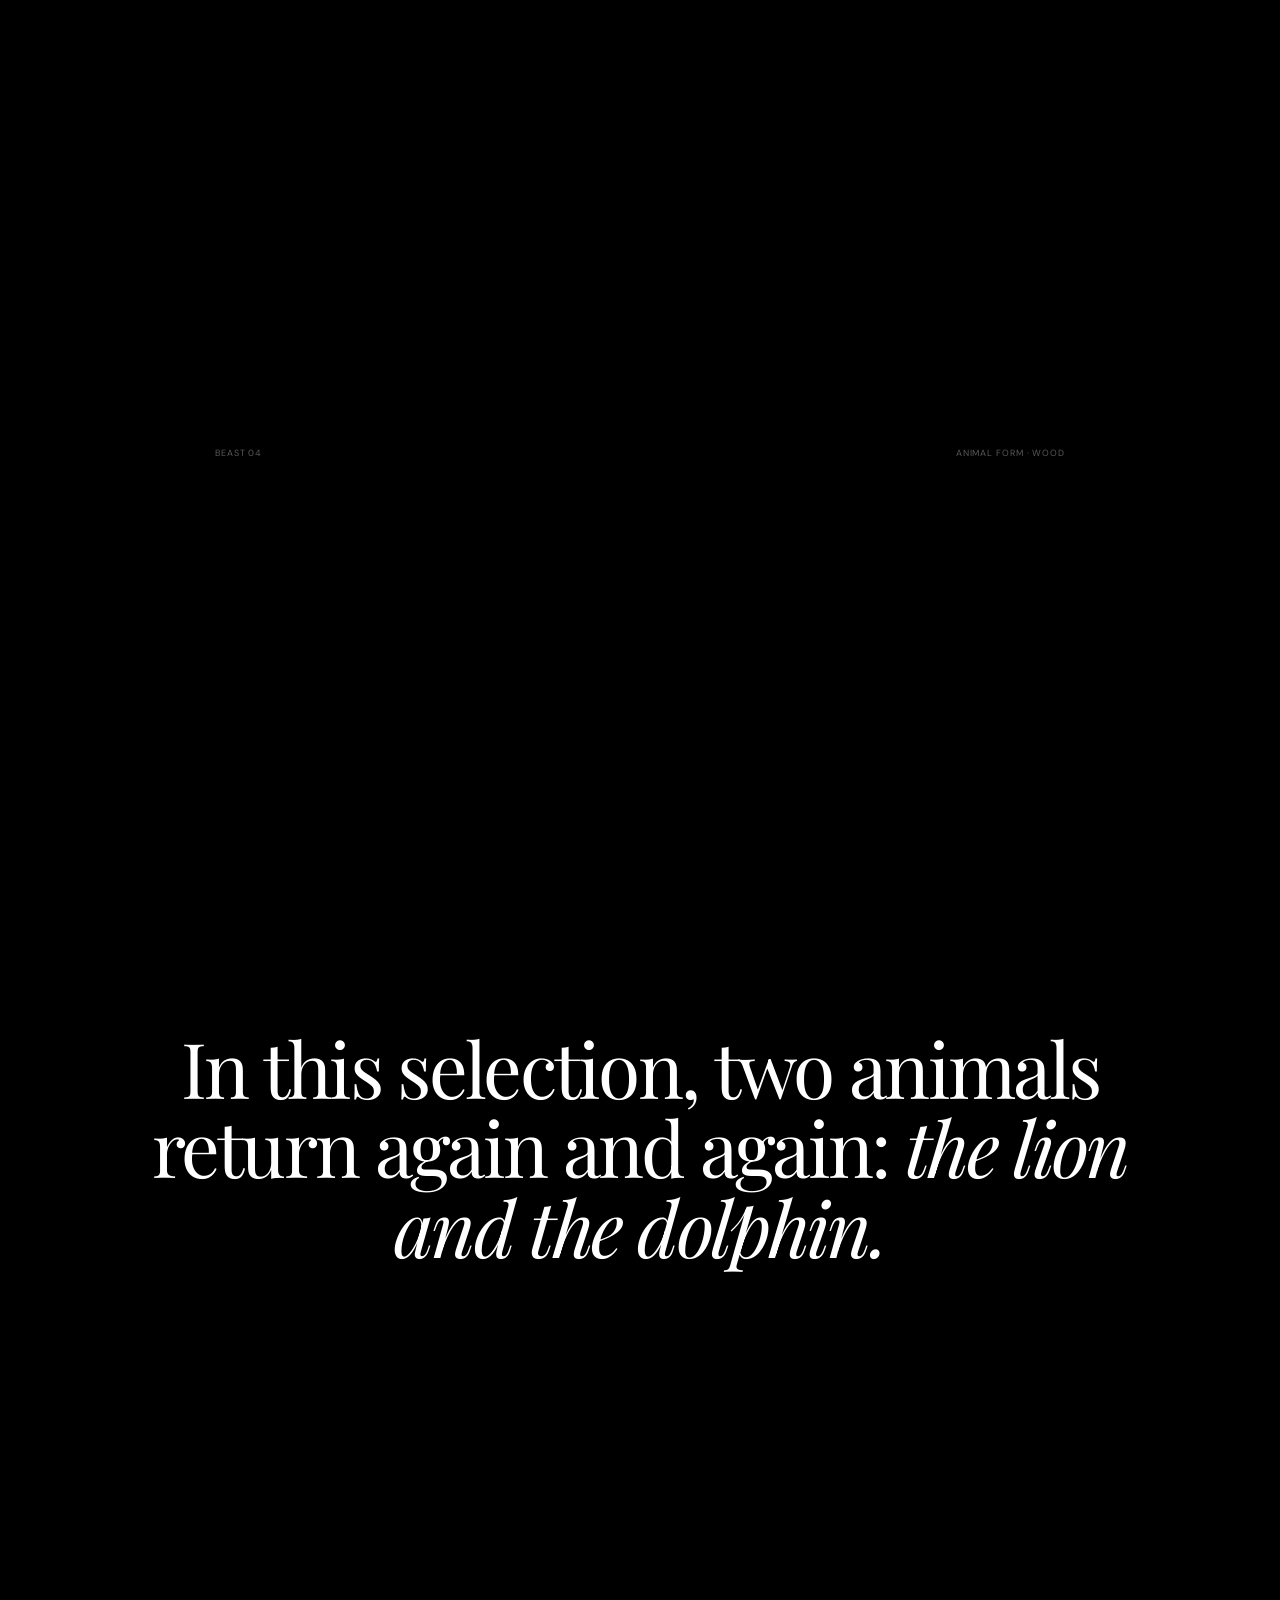
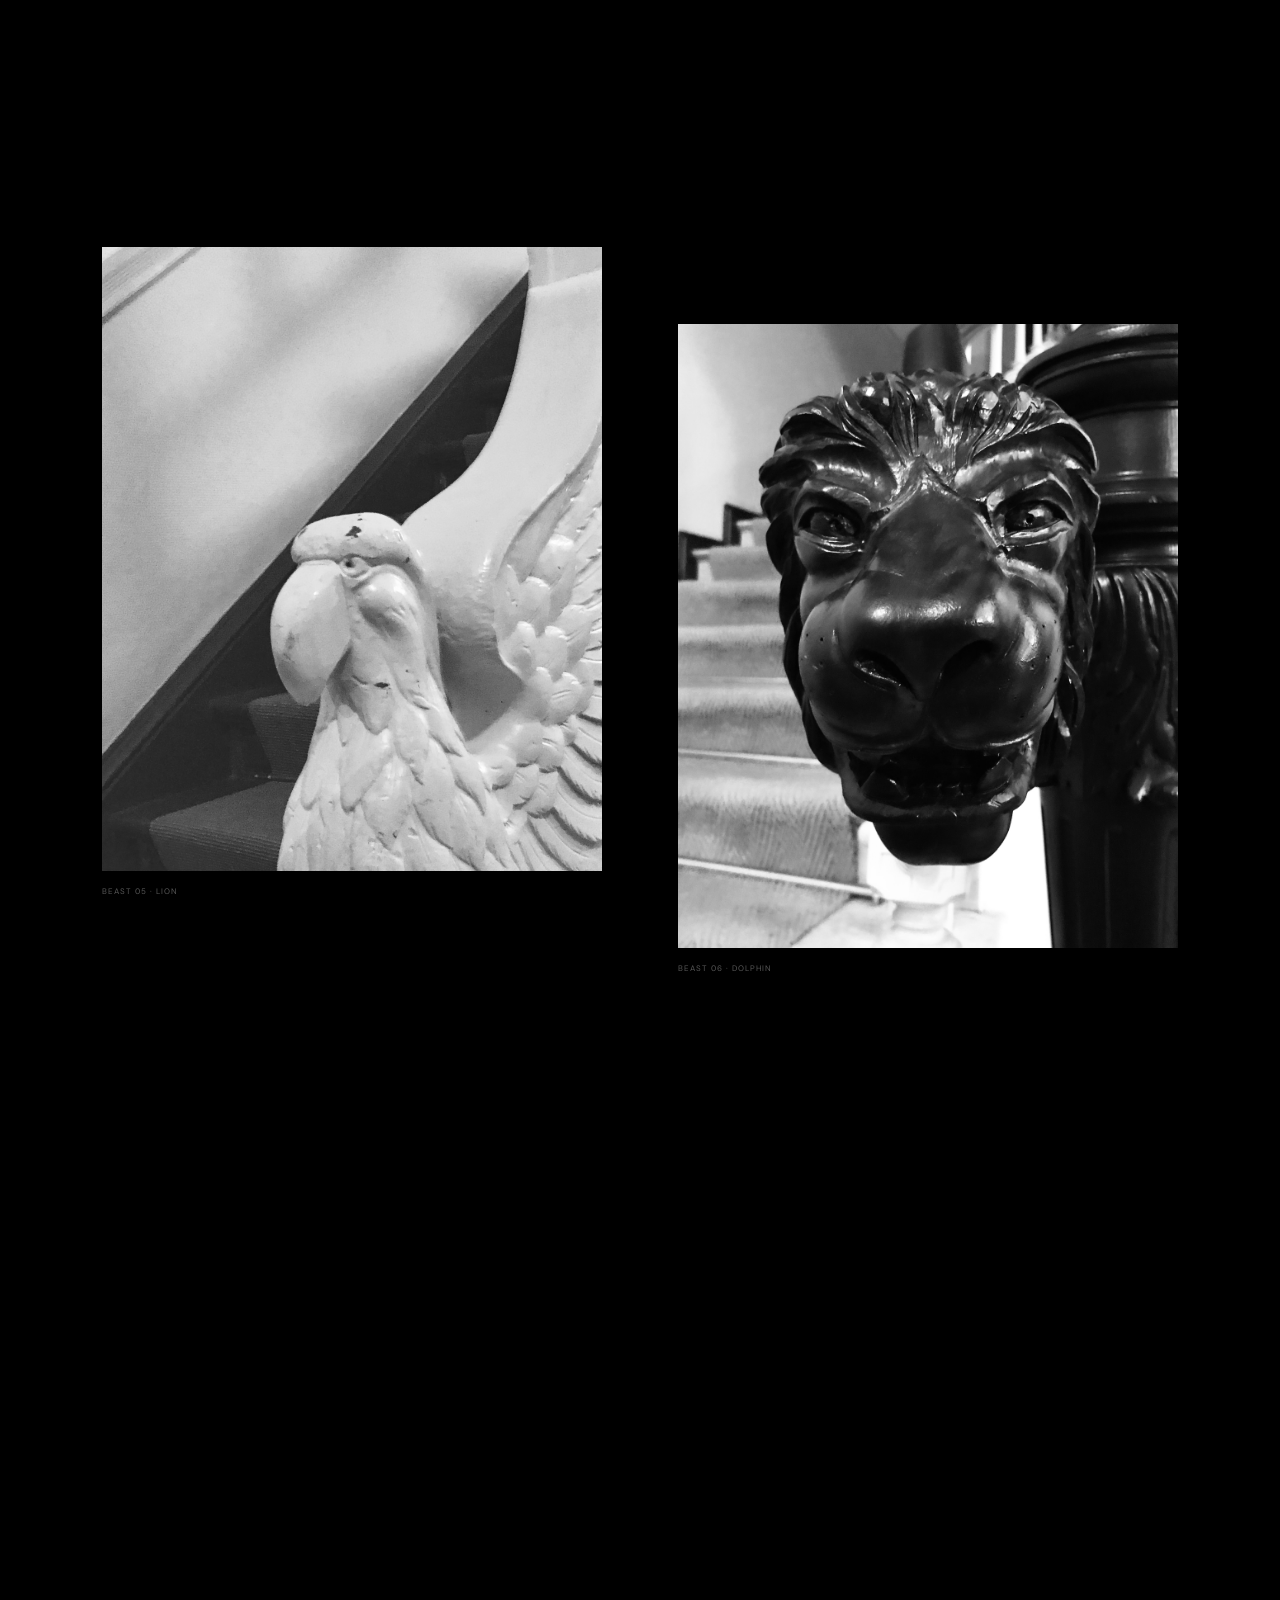
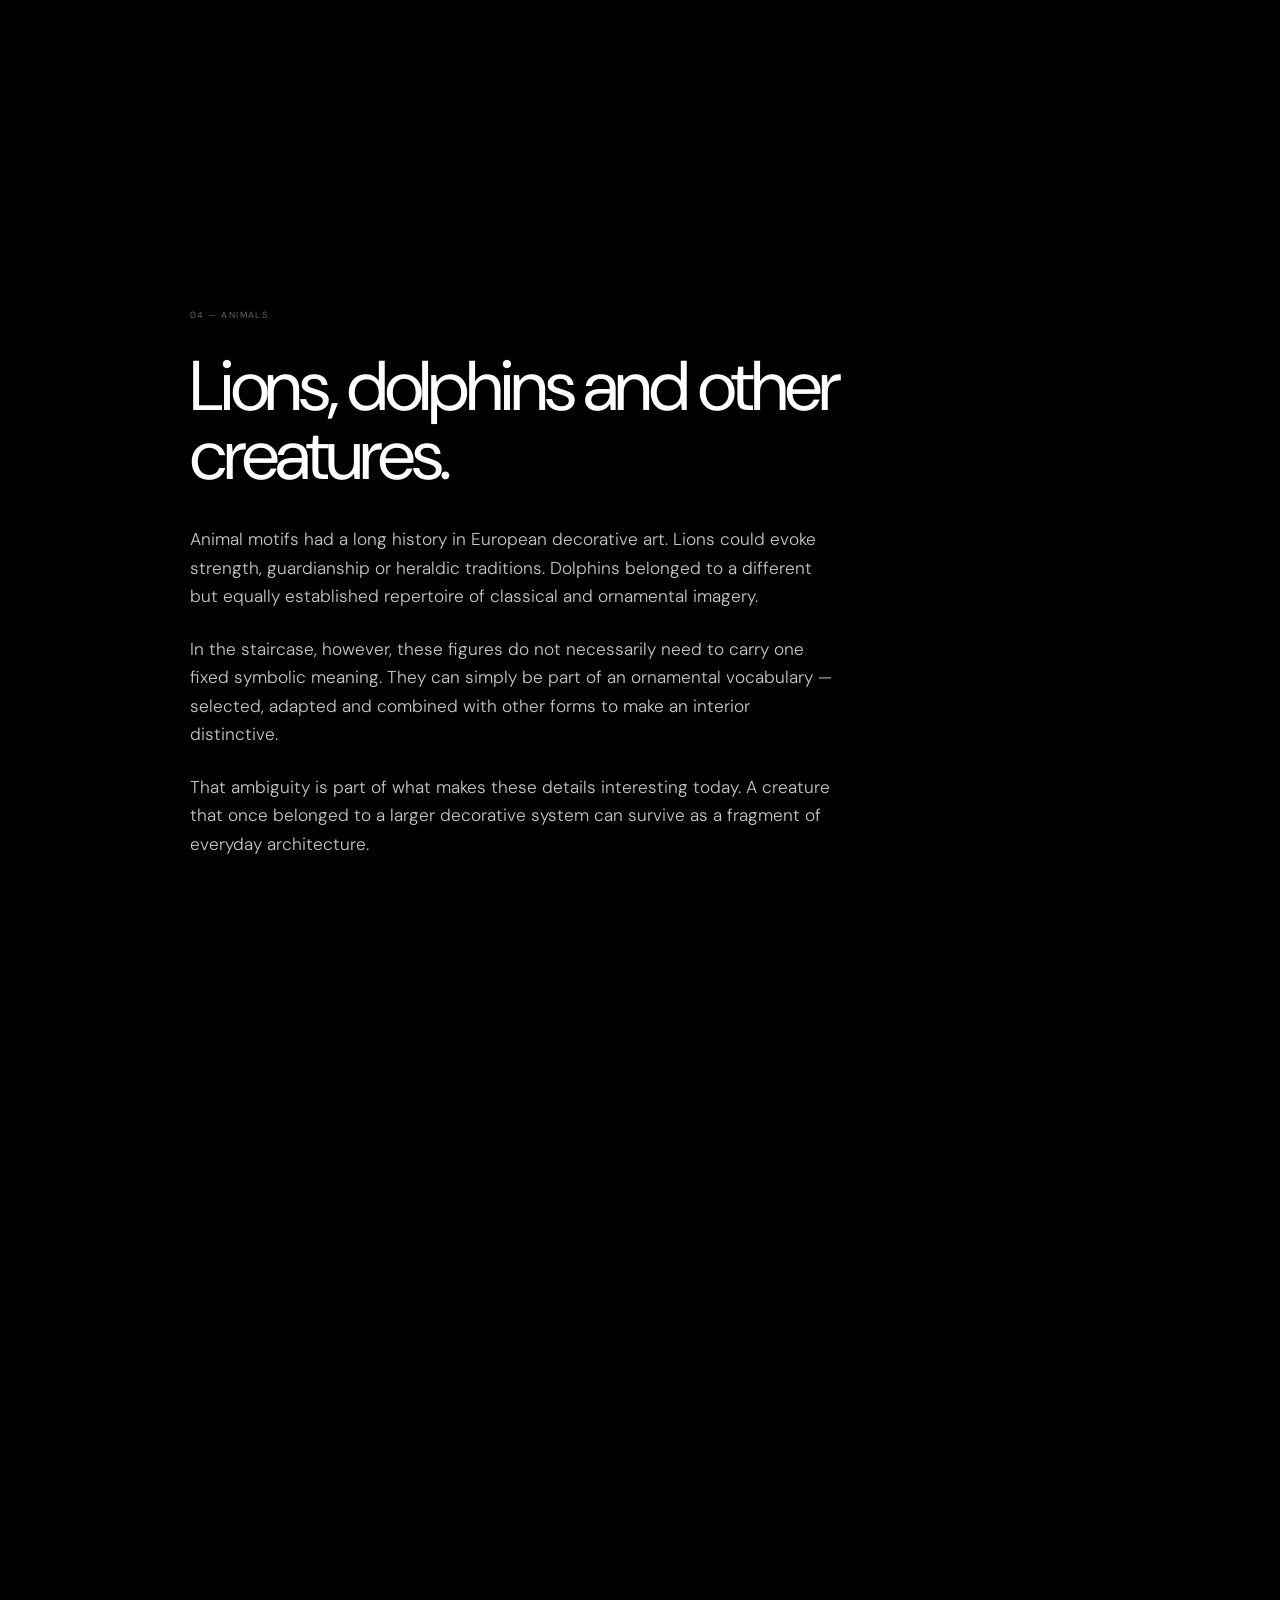
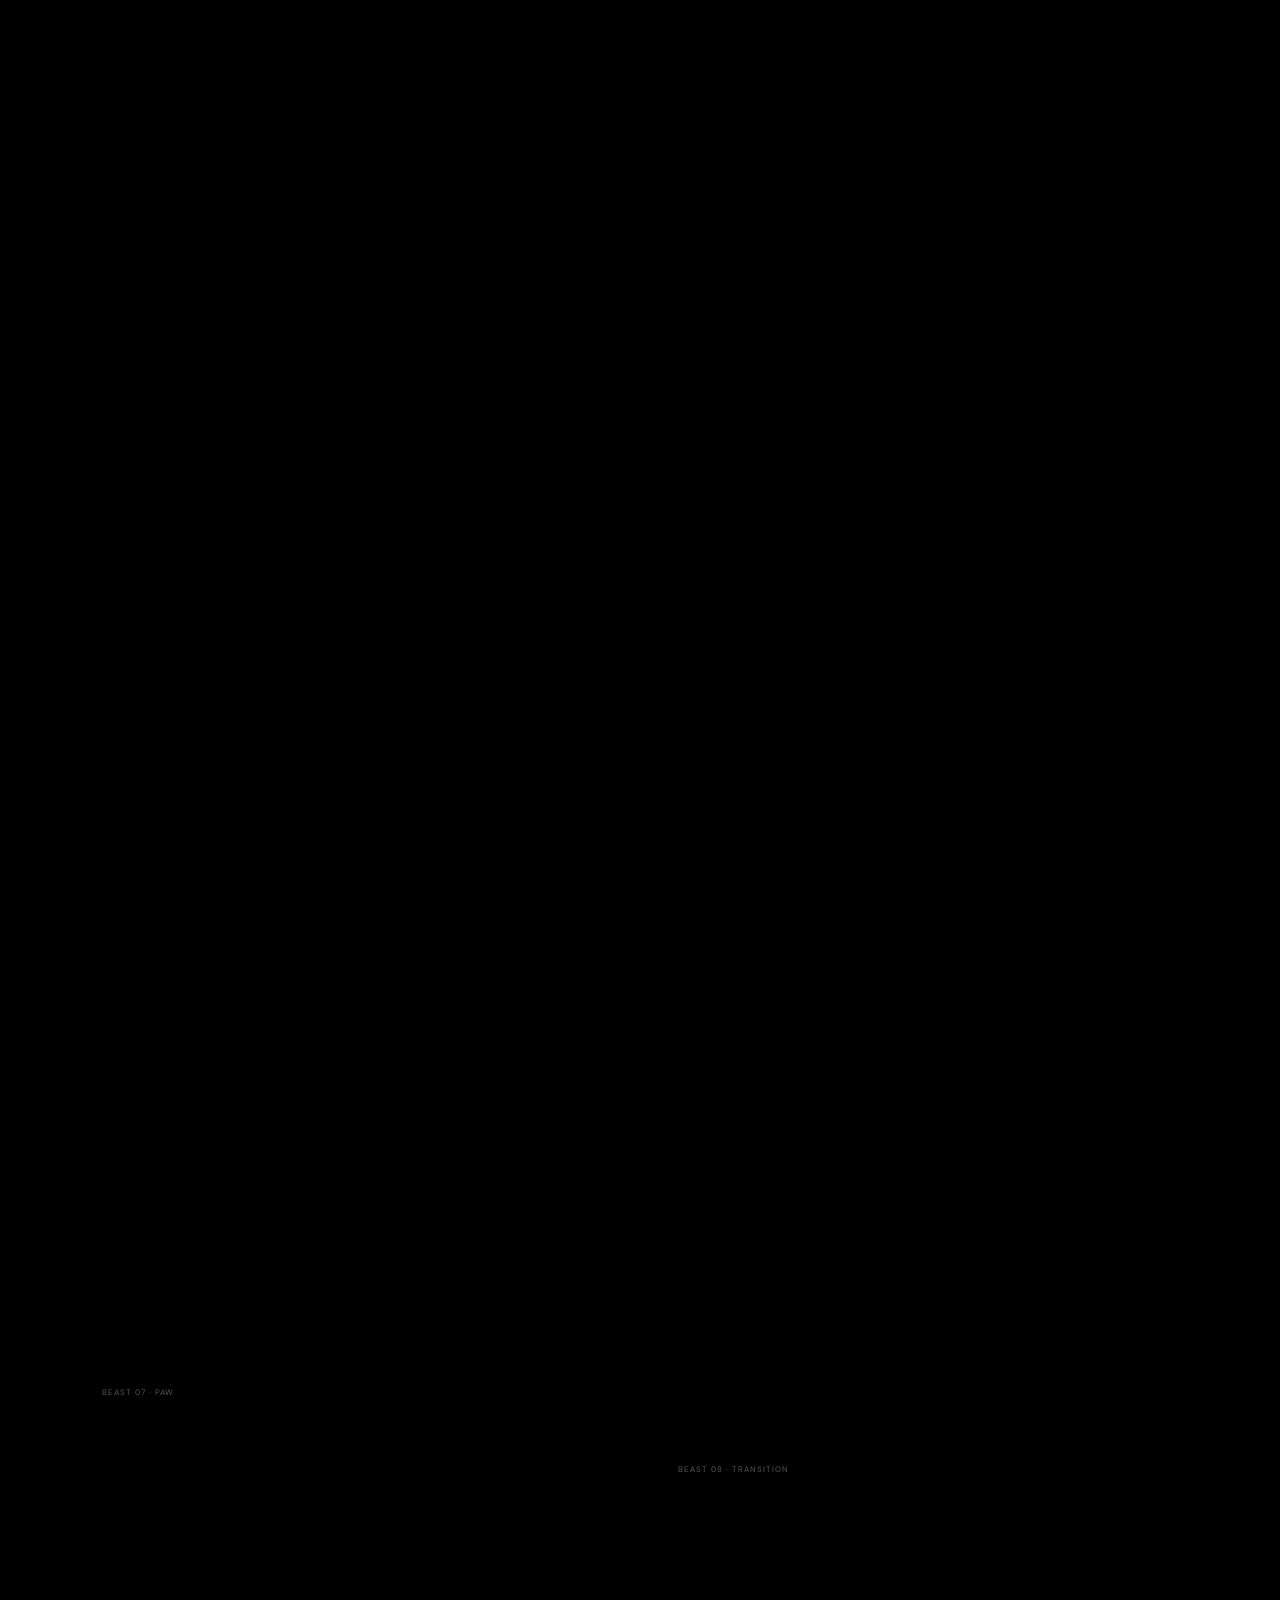
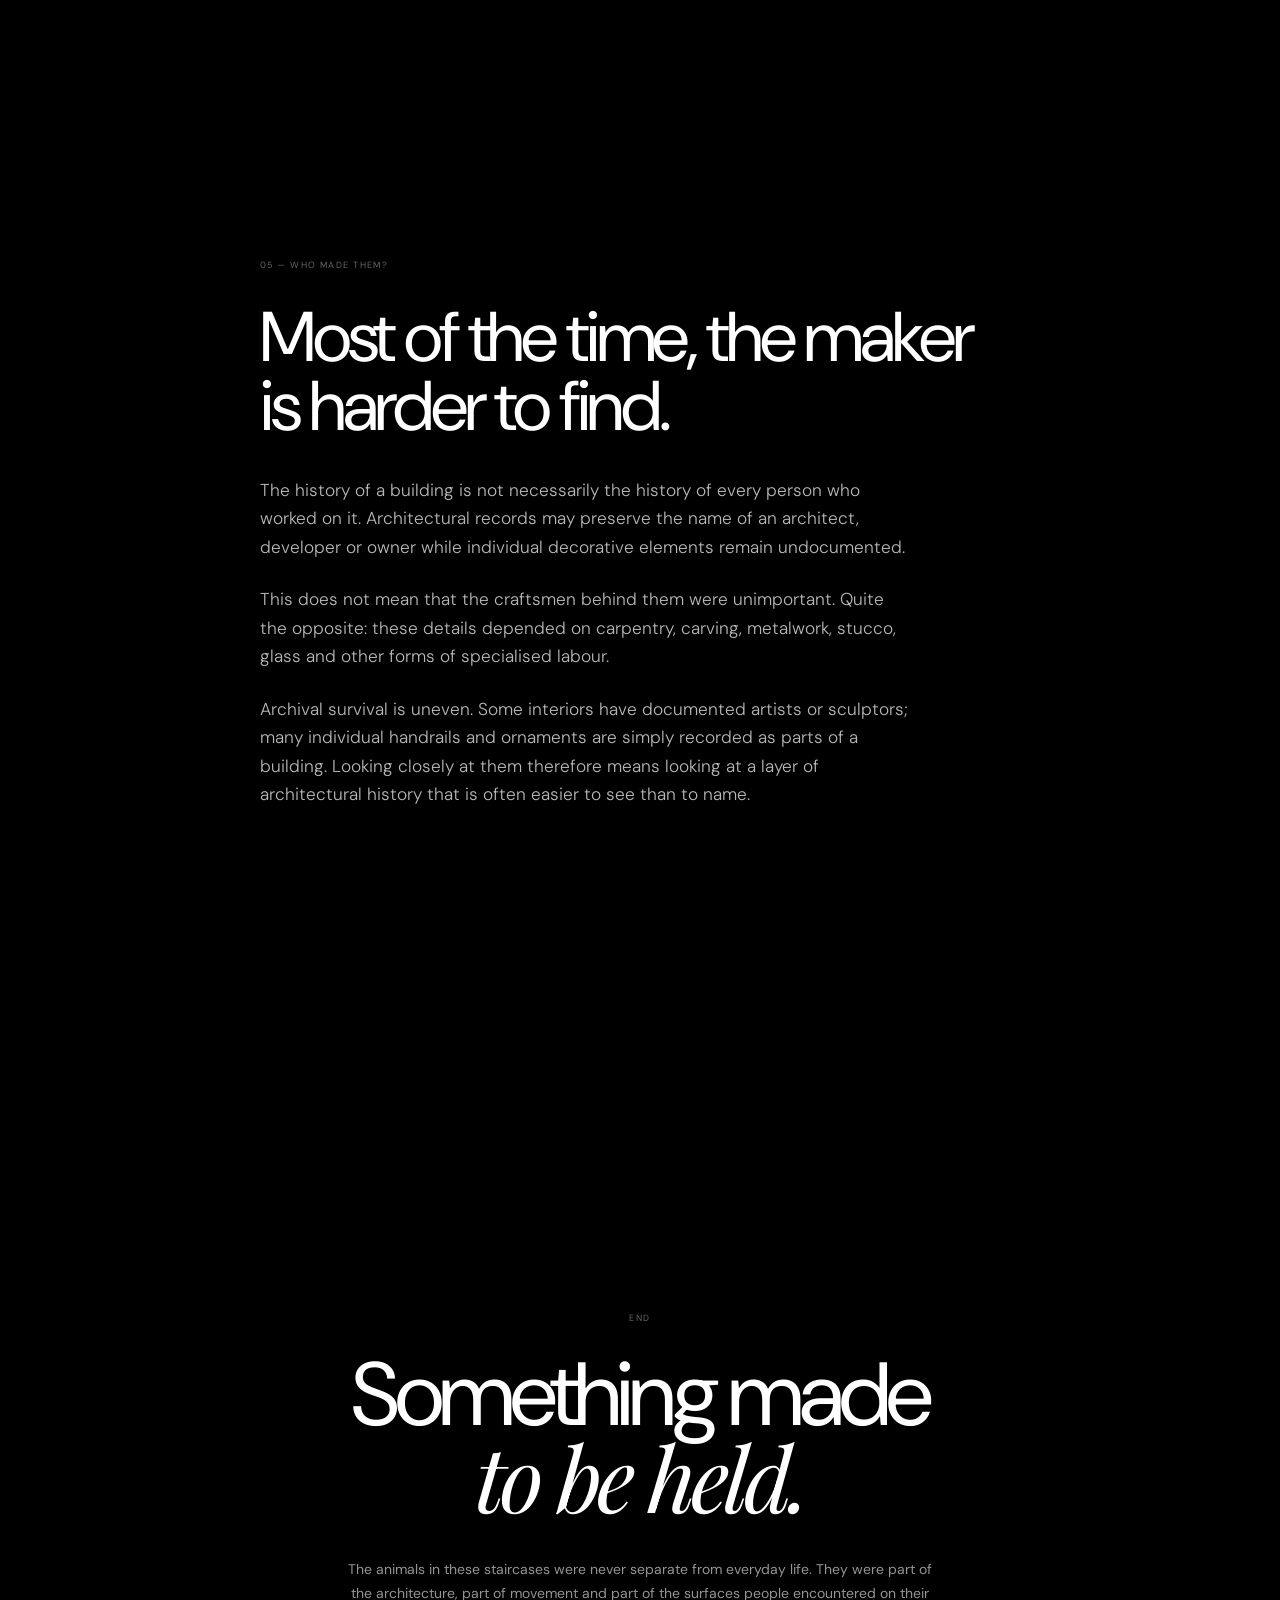
==== commit e62f0858: "Update styles for fixed image scenes and overlays" ====
--- a/beasts-we-hold.html
+++ b/beasts-we-hold.html
@@ -219,58 +219,145 @@
             color: rgba(255,255,255,.35);
         }
 
-        /* ---------------------------------------------------------
-           FIXED IMAGE SCENES
-        --------------------------------------------------------- */
-
-        .beasts-fixed-scene {
-            position: relative;
-            min-height: 180vh;
-            background: #000;
-        }
-
-        .beasts-fixed-media {
-            position: absolute;
-            inset: 0;
-            z-index: 1;
-            pointer-events: none;
-        }
-
-        .beasts-fixed-media img {
-            position: sticky;
-            top: 0;
-            display: block;
-            width: 100%;
-            height: 100svh;
-            object-fit: cover;
-            object-position: center;
-            opacity: 0;
-            transition: opacity 1.2s ease;
-        }
-
-        .beasts-fixed-media img.is-visible {
-            opacity: 1;
-        }
-
-        .beasts-fixed-overlay {
-            position: relative;
-            z-index: 5;
-            min-height: 180vh;
-            display: flex;
-            align-items: center;
-            justify-content: center;
-            padding: 15vw 8vw;
-        }
-
-        .beasts-fixed-card {
-            width: min(720px, 84vw);
-            padding: 7vw;
-            background: #000;
-        }
-
-        .beasts-fixed-card .beasts-body {
-            color: rgba(255,255,255,.78);
-        }
+ /* ---------------------------------------------------------
+   FIXED IMAGE SCENES — ROLLING BLACK SHEET
+--------------------------------------------------------- */
+
+.beasts-fixed-scene {
+    position: relative;
+    min-height: 230vh;
+    background: transparent;
+}
+
+/* FIXED PHOTO */
+.beasts-fixed-media {
+    position: absolute;
+    inset: 0;
+    z-index: 1;
+    pointer-events: none;
+}
+
+.beasts-fixed-media img {
+    position: sticky;
+    top: 0;
+
+    display: block;
+    width: 100%;
+    height: 100svh;
+
+    object-fit: cover;
+    object-position: center;
+
+    opacity: 0;
+    transition: opacity 1.2s ease;
+}
+
+.beasts-fixed-media img.is-visible {
+    opacity: 1;
+}
+
+
+/* ---------------------------------------------------------
+   BLACK ROLLING SHEET
+--------------------------------------------------------- */
+
+.beasts-fixed-overlay {
+    position: relative;
+    z-index: 5;
+
+    min-height: 230vh;
+
+    display: flex;
+    align-items: flex-start;
+    justify-content: center;
+
+    padding: 0;
+
+    background: transparent;
+}
+
+
+/*
+   The black sheet is intentionally much larger than the
+   text itself. It therefore completely covers the photograph
+   while moving through the scene.
+*/
+
+.beasts-fixed-card {
+    position: relative;
+
+    width: 100%;
+    min-height: 125vh;
+
+    margin-top: 52vh;
+
+    padding:
+        14vw
+        max(8vw, calc((100vw - 900px) / 2))
+        18vw;
+
+    background: #000;
+
+    display: flex;
+    flex-direction: column;
+    justify-content: center;
+}
+
+
+/* TEXT */
+.beasts-fixed-card .beasts-body {
+    color: rgba(255,255,255,.78);
+}
+
+
+/* ---------------------------------------------------------
+   EXTRA BLACK SPACE AFTER THE SHEET
+--------------------------------------------------------- */
+
+/*
+   The large bottom area prevents the next image/content
+   from appearing immediately after the text.
+*/
+
+.beasts-fixed-scene::after {
+    content: "";
+    display: block;
+
+    height: 55vh;
+
+    background: #000;
+}
+
+
+/* ---------------------------------------------------------
+   MOBILE
+--------------------------------------------------------- */
+
+@media (max-width: 700px) {
+
+    .beasts-fixed-scene {
+        min-height: 245vh;
+    }
+
+    .beasts-fixed-overlay {
+        min-height: 245vh;
+    }
+
+    .beasts-fixed-card {
+        min-height: 135vh;
+
+        margin-top: 48vh;
+
+        padding:
+            25vw
+            8vw
+            28vw;
+    }
+
+    .beasts-fixed-scene::after {
+        height: 55vh;
+    }
+}
 
         /* ---------------------------------------------------------
            IMAGE PAIRS
